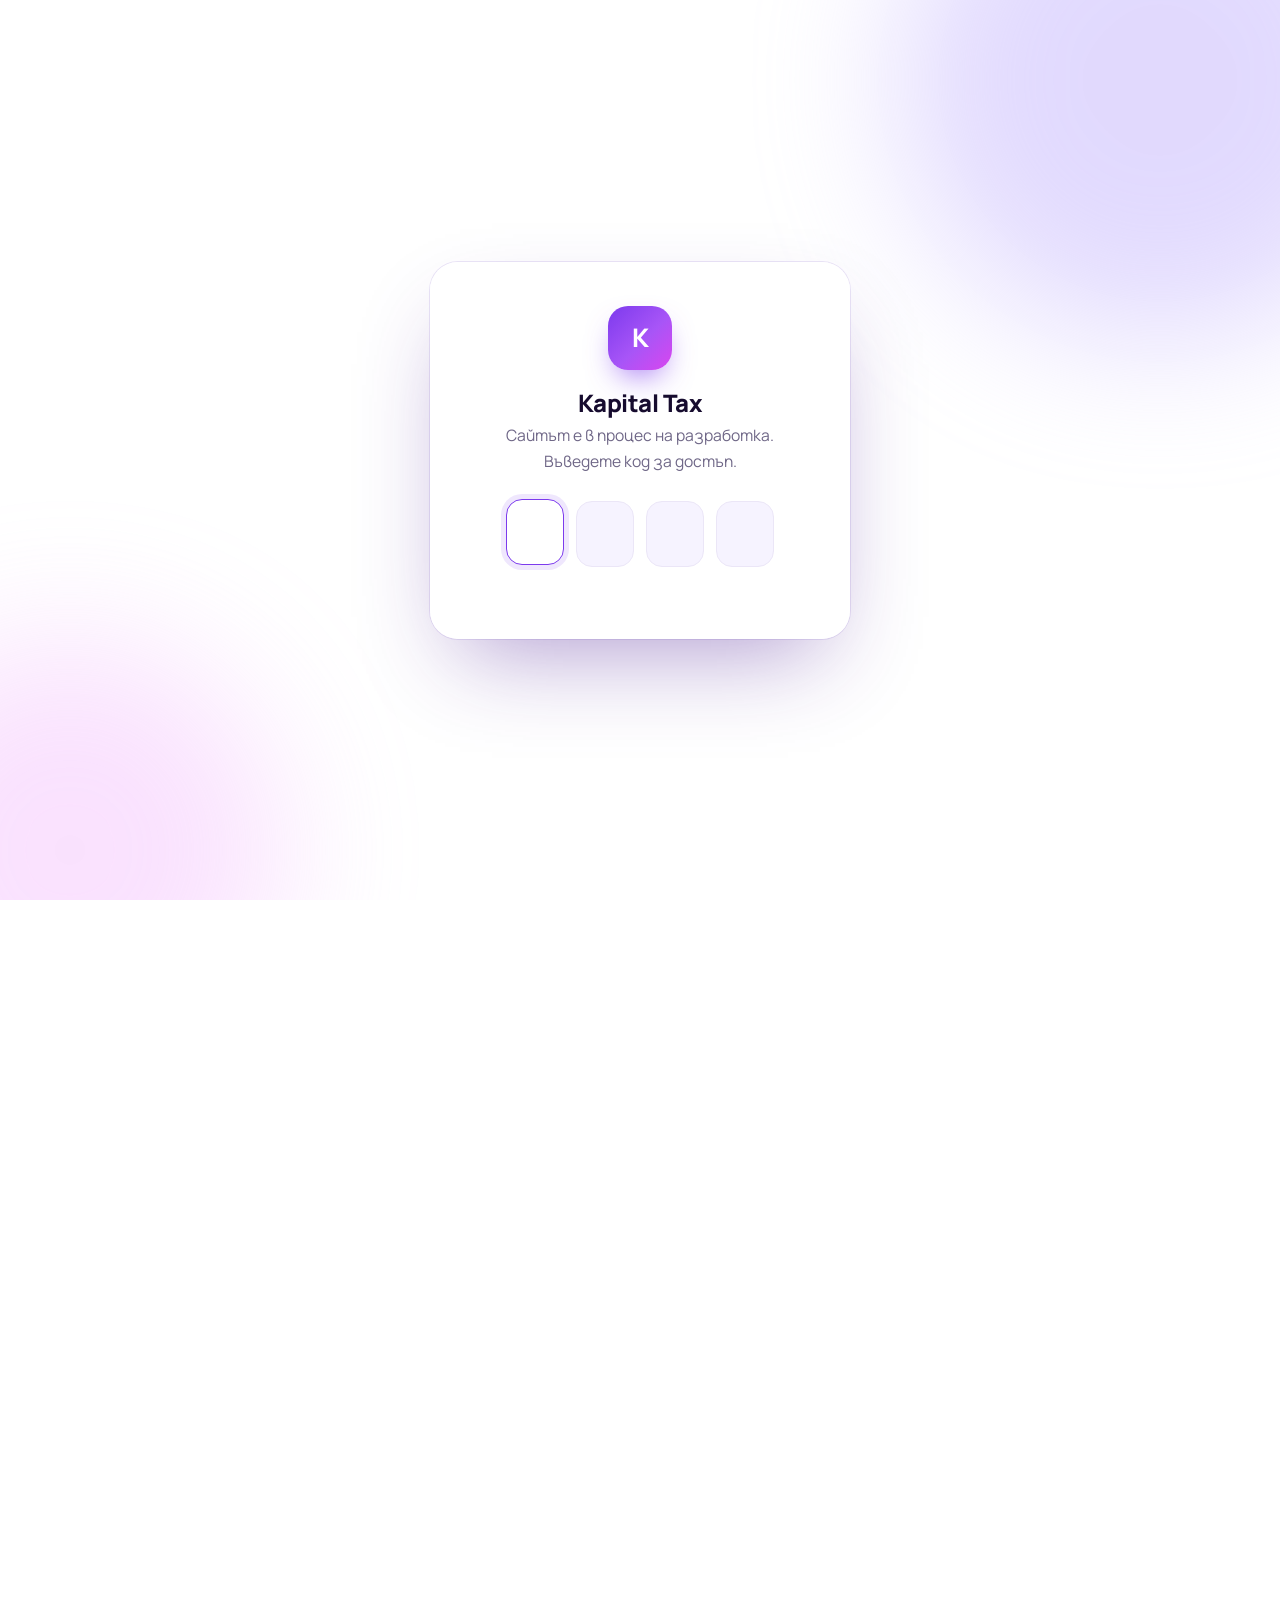
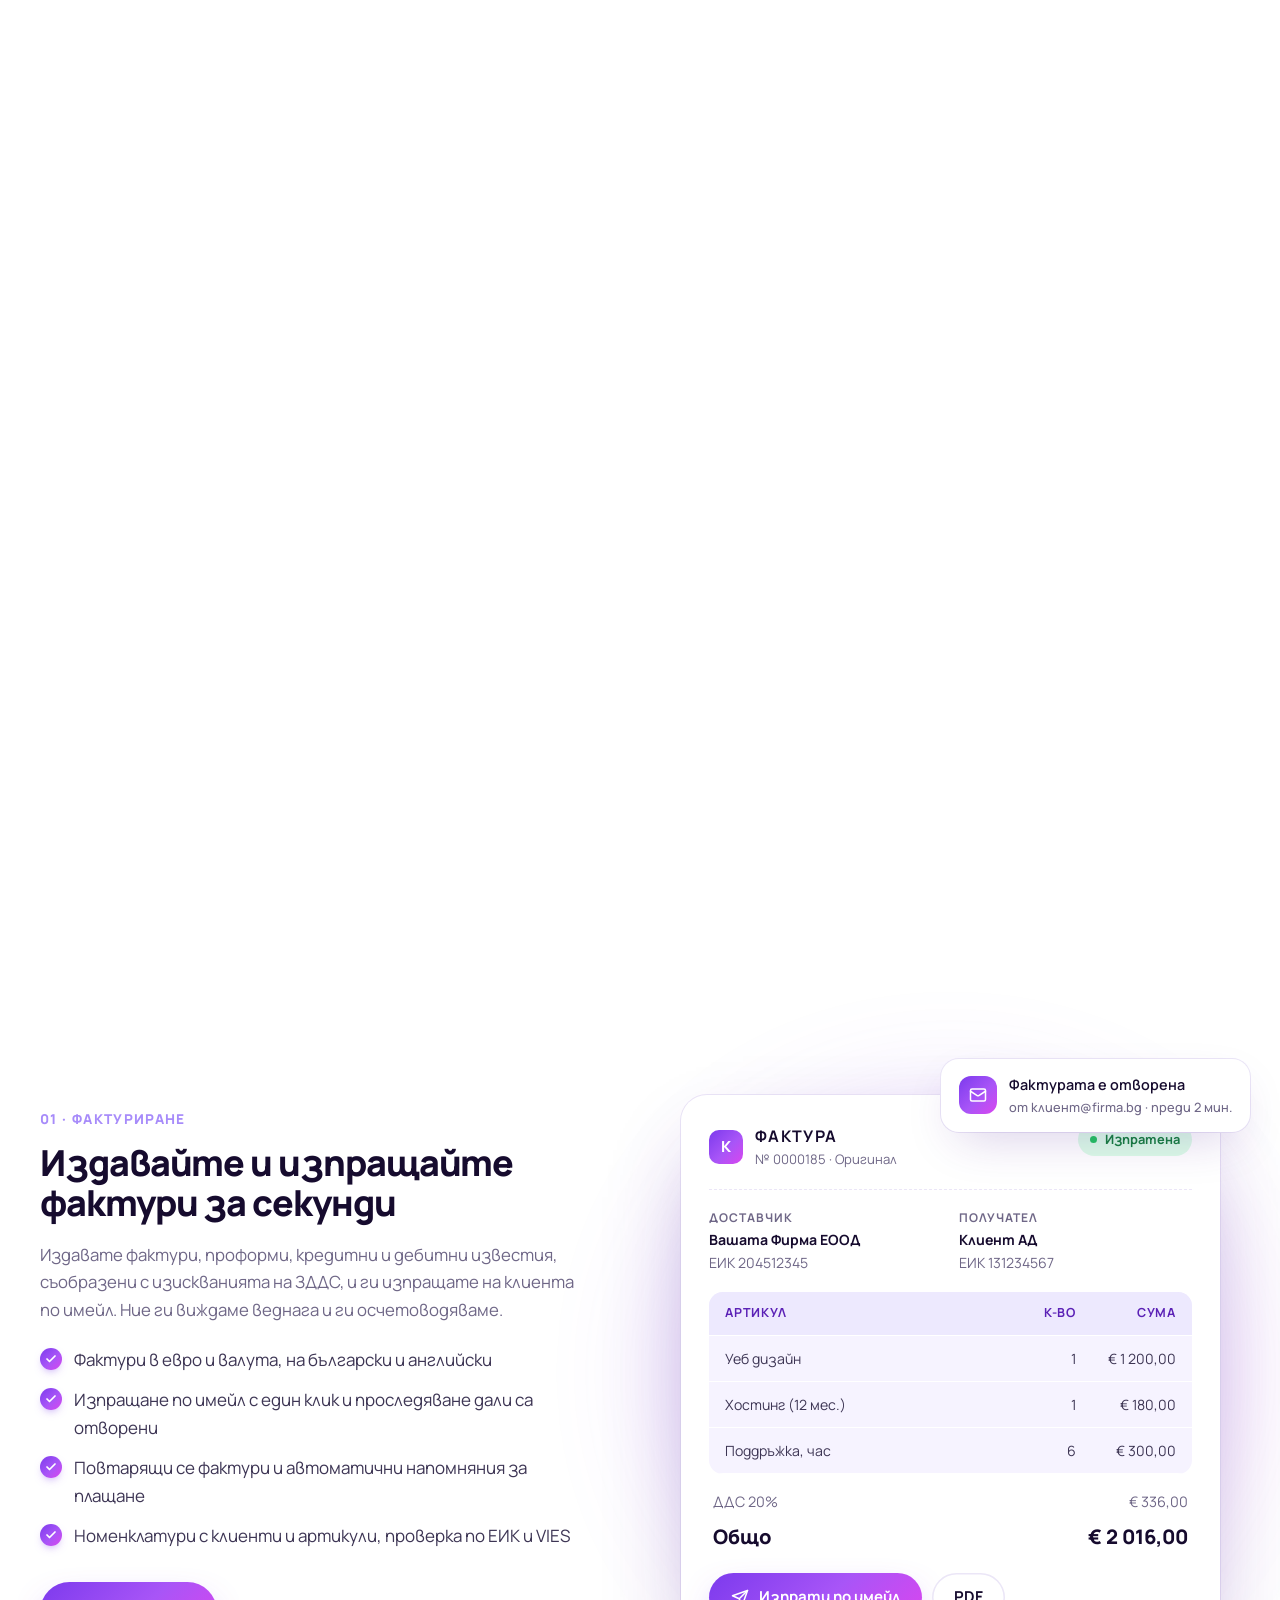
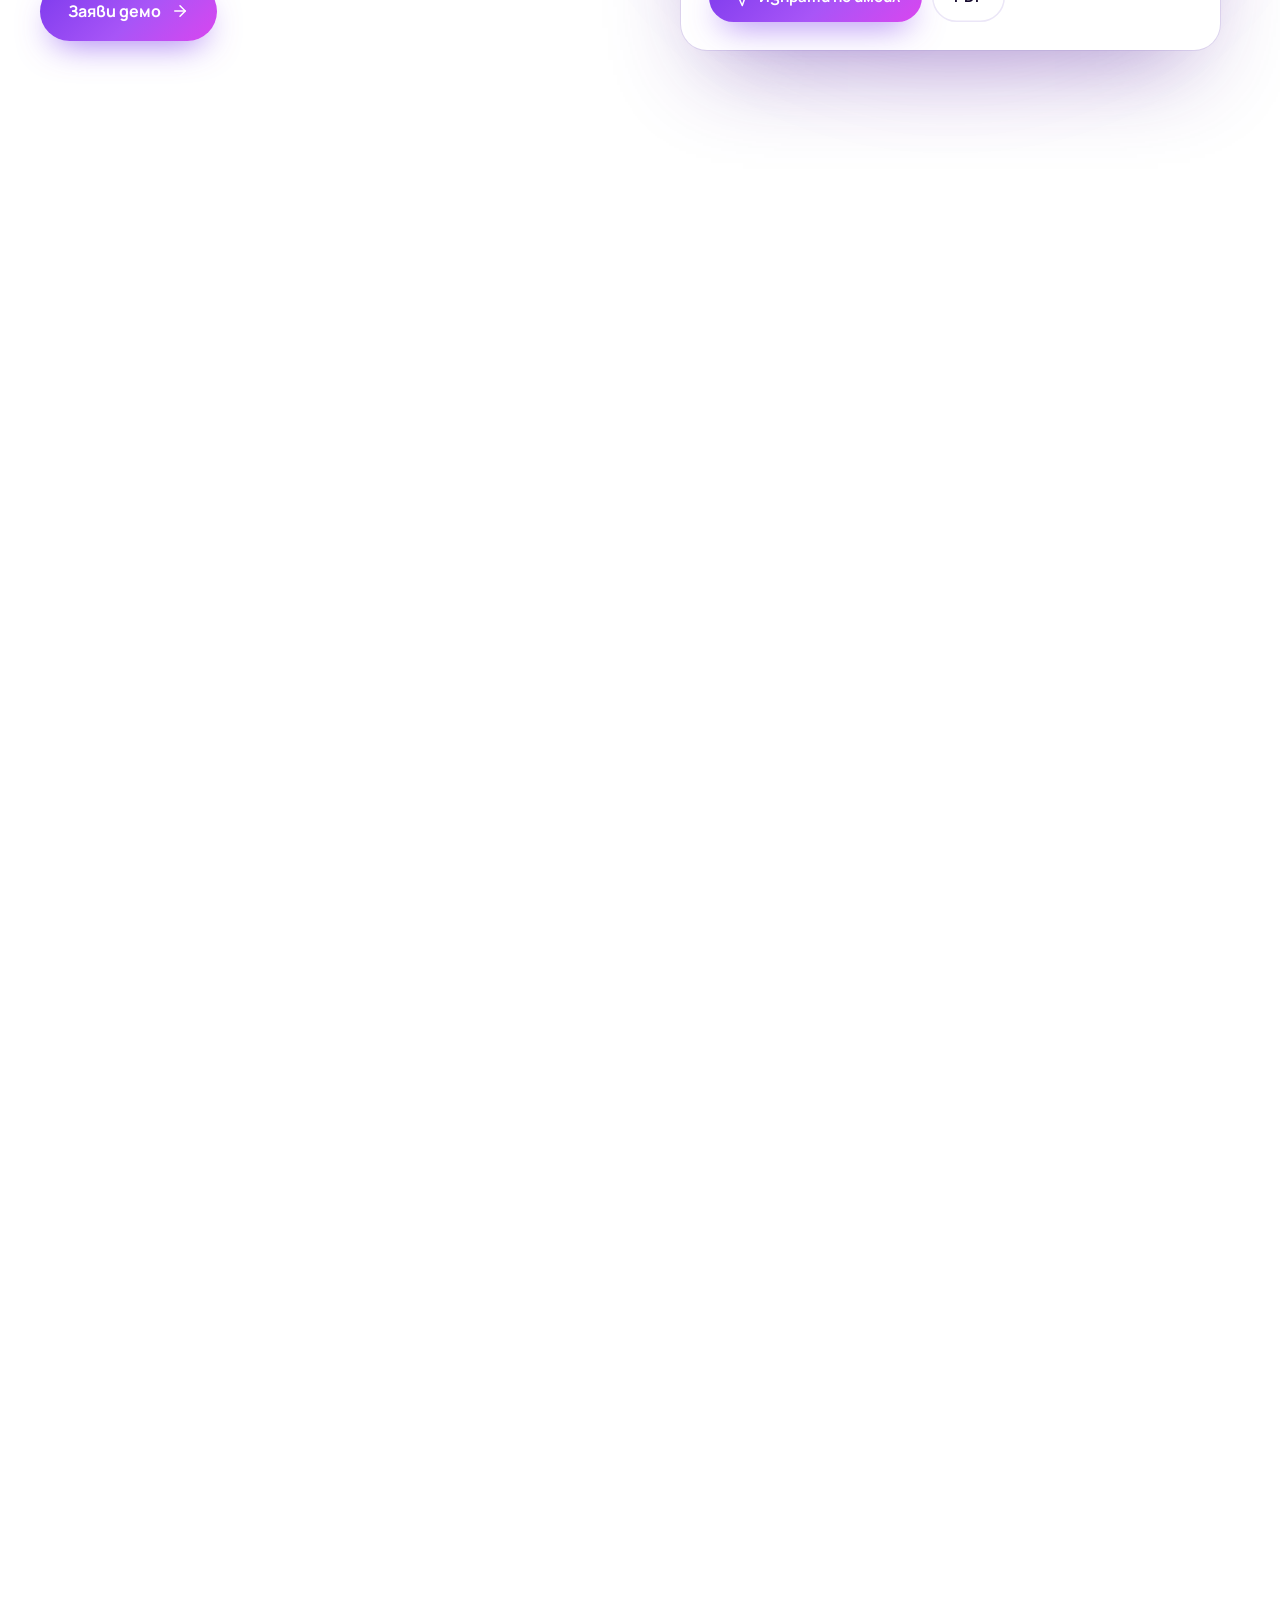
==== index.html @ 1e1e2629 "Kapital Tax website Co-Authored-By: Claude Opus 5.5 <noreply@anthropic.com>" ====
<!doctype html>
<html lang="bg">
<head>
  <meta charset="utf-8">
  <meta name="viewport" content="width=device-width, initial-scale=1">
  <title>Kapital Tax — Счетоводни и данъчни услуги</title>
  <meta name="description" content="Kapital Tax предлага пълно счетоводно и данъчно обслужване за фирми, ЕТ и свободни професии. ТРЗ, ДДС, годишно приключване, регистрация на фирми.">
  <meta name="theme-color" content="#7c3aed">
  <meta property="og:title" content="Kapital Tax — Счетоводни и данъчни услуги">
  <meta property="og:description" content="Пълно счетоводно и данъчно обслужване. Вие развивате бизнеса — ние пазим цифрите.">
  <link rel="icon" href="assets/img/favicon.svg" type="image/svg+xml">
  <link rel="preconnect" href="https://fonts.googleapis.com">
  <link rel="preconnect" href="https://fonts.gstatic.com" crossorigin>
  <link href="https://fonts.googleapis.com/css2?family=Manrope:wght@400;500;600;700;800&display=swap" rel="stylesheet">
  <link rel="stylesheet" href="assets/css/styles.css">
  <script src="assets/js/gate.js"></script>
</head>
<body data-page="index">
  <div class="loader"><span class="logo-mark">K</span></div>
  <header id="site-header"></header>

  <main>
    <!-- HERO -->
    <section class="hero">
      <div class="hero-bg"><div class="grid-bg"></div><div class="blob blob-1"></div><div class="blob blob-2"></div><div class="blob blob-3"></div></div>
      <div class="container hero-grid">
        <div>
          <span class="eyebrow reveal">Счетоводна кантора · 100% дигитална</span>
          <h1>
            <span class="line"><span>Професионално</span></span>
            <span class="line"><span>счетоводство и</span></span>
            <span class="line"><span class="grad-text">данъчно обслужване</span></span>
          </h1>
          <p class="hero-lead reveal" style="--d:.3s">Личен счетоводител за вашата фирма, ЕТ или свободна професия, на когото можете да се обадите или да се срещнете на живо. Фактурите и склада следите онлайн, а ние се грижим за останалото.</p>
          <div class="hero-actions reveal" style="--d:.4s">
            <a href="kontakti.html" class="btn btn--primary" data-magnetic>Безплатна консултация <i data-icon="arrow"></i></a>
            <a href="uslugi.html" class="btn btn--ghost">Разгледай услугите</a>
          </div>
          <div class="hero-trust reveal" style="--d:.5s">
            <div>
              <div class="stars">★★★★★</div>
              <small><strong>350+ доволни клиента</strong> ни се доверяват</small>
            </div>
          </div>
        </div>

        <div class="hero-visual">
          <div class="dash" data-tilt>
            <div class="dash-top">
              <div><small>Приходи · 2026</small><div class="dash-amount">€ <span data-count="248650">0</span></div></div>
              <span class="chip">▲ 18,4%</span>
            </div>
            <svg class="chart" viewBox="0 0 400 150" preserveAspectRatio="none">
              <defs><linearGradient id="chartGrad" x1="0" x2="0" y1="0" y2="1"><stop offset="0" stop-color="#7c3aed" stop-opacity=".28"/><stop offset="1" stop-color="#7c3aed" stop-opacity="0"/></linearGradient></defs>
              <path class="area" d="M0 120 C40 110 60 90 100 95 S160 60 200 70 S260 30 300 40 S360 15 400 10 V150 H0Z"/>
              <path class="stroke" d="M0 120 C40 110 60 90 100 95 S160 60 200 70 S260 30 300 40 S360 15 400 10"/>
            </svg>
            <div class="dash-rows">
              <div class="dash-row"><span class="ic" data-icon="receipt"></span><div><b>ДДС декларация</b><small>Подадена на 12.11</small></div><span class="ok">✓ Готово</span></div>
              <div class="dash-row"><span class="ic" data-icon="send"></span><div><b>Фактура № 0000184</b><small>Изпратена онлайн до клиента</small></div><span class="ok">✓ Изпратена</span></div>
            </div>
          </div>
          <div class="float-card fc-1"><span class="ic" data-icon="shield"></span><div>0 санкции<small>от НАП за клиенти</small></div></div>
          <div class="float-card fc-2"><span class="ic" data-icon="bolt"></span><div>Отговор до 2 ч.<small>в работни дни</small></div></div>
        </div>
      </div>
    </section>

    <!-- MARQUEE -->
    <div class="marquee" aria-hidden="true">
      <div class="marquee-track">
        <span><i data-icon="calc"></i>Счетоводно обслужване</span><span><i data-icon="send"></i>Онлайн фактуриране</span><span><i data-icon="box"></i>Наличности на склад онлайн</span><span><i data-icon="receipt"></i>ДДС и Интрастат</span><span><i data-icon="users"></i>ТРЗ и осигуровки</span><span><i data-icon="file"></i>Годишни финансови отчети</span><span><i data-icon="building"></i>Регистрация на фирми</span><span><i data-icon="scale"></i>Данъчни консултации</span><span><i data-icon="shield"></i>Представителство пред НАП</span>
        <span><i data-icon="calc"></i>Счетоводно обслужване</span><span><i data-icon="send"></i>Онлайн фактуриране</span><span><i data-icon="box"></i>Наличности на склад онлайн</span><span><i data-icon="receipt"></i>ДДС и Интрастат</span><span><i data-icon="users"></i>ТРЗ и осигуровки</span><span><i data-icon="file"></i>Годишни финансови отчети</span><span><i data-icon="building"></i>Регистрация на фирми</span><span><i data-icon="scale"></i>Данъчни консултации</span><span><i data-icon="shield"></i>Представителство пред НАП</span>
      </div>
    </div>

    <!-- SERVICES -->
    <section class="section">
      <div class="container">
        <div class="section-head center reveal">
          <span class="eyebrow">Нашите услуги</span>
          <h2>Всичко за финансите на вашия бизнес — <span class="grad-text">на едно място</span></h2>
          <p>От първия документ до годишния отчет. Поемаме цялата счетоводна и данъчна отговорност, за да се фокусирате върху растежа.</p>
        </div>
        <div class="grid grid-3" data-stagger>
          <a href="uslugi.html#schetovodstvo" class="card"><span class="card-num">01</span><div class="card-icon" data-icon="calc"></div><h3>Счетоводно обслужване</h3><p>Текущо счетоводство, осчетоводяване на документи, справки и месечни отчети за управлението.</p><span class="card-link">Научи повече <i data-icon="arrow"></i></span></a>
          <a href="uslugi.html#danaci" class="card"><span class="card-num">02</span><div class="card-icon" data-icon="receipt"></div><h3>Данъци и ДДС</h3><p>ДДС регистрация и декларации, VIES, Интрастат, данъчно планиране и оптимизация.</p><span class="card-link">Научи повече <i data-icon="arrow"></i></span></a>
          <a href="uslugi.html#trz" class="card"><span class="card-num">03</span><div class="card-icon" data-icon="users"></div><h3>ТРЗ и Личен състав</h3><p>Трудови договори, ведомости, осигуровки, болнични и уведомления до НАП.</p><span class="card-link">Научи повече <i data-icon="arrow"></i></span></a>
          <a href="uslugi.html#otcheti" class="card"><span class="card-num">04</span><div class="card-icon" data-icon="file"></div><h3>Годишно приключване</h3><p>Годишни финансови отчети, ГДД по ЗКПО и ЗДДФЛ, публикуване в Търговския регистър.</p><span class="card-link">Научи повече <i data-icon="arrow"></i></span></a>
          <a href="uslugi.html#registracia" class="card"><span class="card-num">05</span><div class="card-icon" data-icon="building"></div><h3>Регистрация на фирма</h3><p>ЕООД, ООД, ЕТ — регистрация, промени по обстоятелства и ликвидация, бързо и лесно.</p><span class="card-link">Научи повече <i data-icon="arrow"></i></span></a>
          <a href="uslugi.html#konsultacii" class="card"><span class="card-num">06</span><div class="card-icon" data-icon="scale"></div><h3>Консултации и НАП</h3><p>Данъчни консултации, представителство при ревизии и проверки от НАП и НОИ.</p><span class="card-link">Научи повече <i data-icon="arrow"></i></span></a>
        </div>
      </div>
    </section>

    <!-- DIGITAL -->
    <section class="section section--tint">
      <div class="container">
        <div class="section-head center reveal">
          <span class="eyebrow">Изцяло дигитални</span>
          <h2>Без хартия, без опашки, <span class="grad-text">без чакане</span></h2>
          <p>Целият път на документа е дигитален: от вашия телефон до подадената декларация в НАП. А зад всеки процес стои вашият личен счетоводител.</p>
        </div>
        <div class="flow" data-stagger>
          <div class="flow-step"><span class="flow-ic" data-icon="send"></span><b>Издавате фактура</b><small>онлайн, от телефон или компютър</small></div>
          <div class="flow-step"><span class="flow-ic" data-icon="bolt"></span><b>Стига директно до нас</b><small>без пренасяне на документи</small></div>
          <div class="flow-step"><span class="flow-ic" data-icon="calc"></span><b>Осчетоводяване</b><small>от вашия счетоводител</small></div>
          <div class="flow-step"><span class="flow-ic" data-icon="chart"></span><b>Справки в реално време</b><small>и подадени декларации</small></div>
        </div>
        <div class="grid grid-4" data-stagger style="margin-top:60px">
          <div class="card"><div class="card-icon" data-icon="pen"></div><h3>Електронен подпис</h3><p>Подписвате договори и декларации онлайн, без да идвате в офиса.</p></div>
          <div class="card"><div class="card-icon" data-icon="bank"></div><h3>Връзка с банките</h3><p>Банковите извлечения влизат автоматично, без ръчно въвеждане.</p></div>
          <div class="card"><div class="card-icon" data-icon="lock"></div><h3>Сигурност</h3><p>Криптирани данни, ежедневни резервни копия и защитен достъп.</p></div>
          <div class="card"><div class="card-icon" data-icon="chat"></div><h3>Онлайн и на живо</h3><p>Имейл и видео разговори, когато ви е удобно, и срещи в офиса, когато предпочитате лично.</p></div>
        </div>
      </div>
    </section>

    <!-- PERSONAL -->
    <section class="section" id="lichno">
      <div class="container split">
        <div class="reveal from-left">
          <span class="eyebrow">Лично отношение</span>
          <h2>Дигитални процеси. <span class="grad-text">Човешко отношение.</span></h2>
          <p style="color:var(--muted);font-size:1.1rem">Технологиите ни правят по-бързи, но не заменят разговора. Всеки клиент има свой счетоводител, когото познава по име, може да му се обади и да се срещне с него на живо.</p>
          <div class="feature-list">
            <div class="feature"><span class="ic" data-icon="users"></span><div><h4>Ваш личен счетоводител</h4><p>Един човек, който познава бизнеса ви в детайли и отговаря лично за него.</p></div></div>
            <div class="feature"><span class="ic" data-icon="building"></span><div><h4>Срещи на живо</h4><p>В нашия офис или при вас, когато предпочитате да обсъдим нещата лице в лице.</p></div></div>
            <div class="feature"><span class="ic" data-icon="phone"></span><div><h4>На телефона, когато ви трябваме</h4><p>Без кол центрове и чакане на линия. Обаждате се директно на вашия счетоводител.</p></div></div>
            <div class="feature"><span class="ic" data-icon="heart"></span><div><h4>Индивидуален подход</h4><p>Съветите ни са съобразени с вашия бизнес, а не с шаблон.</p></div></div>
          </div>
          <div class="hero-actions" style="margin-top:34px">
            <a href="kontakti.html" class="btn btn--primary" data-magnetic>Запазете среща в офиса <i data-icon="arrow"></i></a>
            <a href="tel:+359881234567" class="btn btn--ghost" data-site-link="phone"><i data-icon="phone"></i>Обадете ни се</a>
          </div>
        </div>

        <div class="person-visual reveal from-right">
          <div class="person-card">
            <div class="pc-top">
              <div class="pc-avatar">КД<span class="pc-online"></span></div>
              <div><small>Вашият счетоводител</small><b>Калина Димитрова</b><span class="pc-status">На линия · отговаря до минути</span></div>
            </div>
            <div class="pc-actions">
              <span><i data-icon="phone"></i>Обаждане</span>
              <span><i data-icon="calendar"></i>Среща</span>
              <span><i data-icon="mail"></i>Имейл</span>
            </div>
            <div class="pc-meeting">
              <div class="pc-date"><small>НОЕ</small><b>14</b></div>
              <div><b>Среща в офиса</b><small>Четвъртък, 10:30 · Годишно планиране</small></div>
              <span class="chip">Потвърдена</span>
            </div>
          </div>
          <div class="pc-bubble"><span class="stars">★★★★★</span>„Обадих се с въпрос и до 5 минути имах ясен отговор. Чувствам се като единствения им клиент.“<small>Петър Н., собственик на ресторант</small></div>
        </div>
      </div>
    </section>

    <!-- STATS -->
    <section class="section section--dark">
      <div class="dark-glow"></div>
      <div class="container" style="position:relative">
        <div class="section-head reveal">
          <span class="eyebrow">Kapital Tax в цифри</span>
          <h2>Доверие, изградено с години коректна работа</h2>
        </div>
        <div class="stats" data-stagger>
          <div class="stat"><div class="stat-num"><span data-count="15">0</span><sup>+</sup></div><p>години опит в счетоводството и данъците</p></div>
          <div class="stat"><div class="stat-num"><span data-count="350">0</span><sup>+</sup></div><p>активни клиенти от различни сектори</p></div>
          <div class="stat"><div class="stat-num"><span data-count="12000">0</span><sup>+</sup></div><p>подадени декларации без нито една санкция</p></div>
          <div class="stat"><div class="stat-num"><span data-count="98">0</span><sup>%</sup></div><p>от клиентите ни ни препоръчват</p></div>
        </div>
      </div>
    </section>

    <!-- WHY US -->
    <section class="section">
      <div class="container split">
        <div class="reveal from-left">
          <span class="eyebrow">Защо Kapital Tax</span>
          <h2>Счетоводител, който <span class="grad-text">мисли като партньор</span></h2>
          <p style="color:var(--muted);font-size:1.1rem">Не просто въвеждаме документи. Анализираме, предупреждаваме и предлагаме решения, които спестяват време и пари.</p>
          <div class="feature-list">
            <div class="feature"><span class="ic" data-icon="target"></span><div><h4>Проактивни съвети</h4><p>Предупреждаваме ви за срокове, рискове и възможности, преди да попитате.</p></div></div>
            <div class="feature"><span class="ic" data-icon="cloud"></span><div><h4>Изцяло онлайн</h4><p>Изпращате документи дигитално, получавате справки в реално време — без хартия.</p></div></div>
            <div class="feature"><span class="ic" data-icon="lock"></span><div><h4>Застраховка и поверителност</h4><p>Професионална застраховка „Отговорност“ и стриктна защита на данните ви.</p></div></div>
          </div>
        </div>
        <div class="visual-stack reveal from-right" data-reveal-group>
          <div class="vs-main">
            <svg class="vs-ring" viewBox="0 0 140 140"><circle class="bg" cx="70" cy="70" r="60"/><circle class="fg" cx="70" cy="70" r="60"/></svg>
            <div class="big"><b>24/7</b><span>достъп до вашите справки</span></div>
          </div>
          <div class="vs-card">
            <h4>Срокове този месец</h4>
            <div class="bar-label"><span>ДДС декларации</span><span>100%</span></div><div class="bar"><i style="--w:100%"></i></div>
            <div class="bar-label"><span>Декларации обр. 1 и 6</span><span>92%</span></div><div class="bar"><i style="--w:92%"></i></div>
            <div class="bar-label"><span>Интрастат</span><span>78%</span></div><div class="bar"><i style="--w:78%"></i></div>
          </div>
        </div>
      </div>
    </section>

    <!-- PROCESS -->
    <section class="section section--tint">
      <div class="container">
        <div class="section-head center reveal">
          <span class="eyebrow">Как работим</span>
          <h2>Започваме за 4 лесни стъпки</h2>
          <p>Прехвърлянето от друг счетоводител е бързо и безболезнено — ние се грижим за всичко.</p>
        </div>
        <div class="process" data-stagger>
          <div class="step"><div class="step-dot">1</div><h3>Консултация</h3><p>Безплатна среща, на която разбираме нуждите на бизнеса ви.</p></div>
          <div class="step"><div class="step-dot">2</div><h3>Оферта</h3><p>Прозрачна цена без скрити такси, съобразена с обема ви.</p></div>
          <div class="step"><div class="step-dot">3</div><h3>Прехвърляне</h3><p>Поемаме документацията и комуникацията с предишния счетоводител.</p></div>
          <div class="step"><div class="step-dot">4</div><h3>Спокойствие</h3><p>Ние следим сроковете — вие получавате ясни месечни отчети.</p></div>
        </div>
      </div>
    </section>

    <!-- PLATFORM -->
    <section class="section" id="platforma">
      <div class="container">
        <div class="section-head center reveal">
          <span class="eyebrow">Онлайн достъп за клиенти</span>
          <h2>Фактури и склад, <span class="grad-text">директно от вас</span></h2>
          <p>Като наш клиент получавате онлайн достъп, от който сами издавате и изпращате фактури и следите наличностите в склада си. Данните идват директно при нас, без да ни пращате документи.</p>
        </div>

        <div class="ptabs reveal" data-tabs>
          <div class="ptabs-nav" role="tablist">
            <span class="pill"></span>
            <button role="tab" class="on" data-tab="0"><i data-icon="receipt"></i>Онлайн фактури</button>
            <button role="tab" data-tab="1"><i data-icon="box"></i>Управление на склад</button>
          </div>

          <div class="ppanels">
            <!-- Фактуриране -->
            <div class="ppanel on" role="tabpanel">
              <div class="ppanel-text">
                <span class="num">01 · ФАКТУРИРАНЕ</span>
                <h3>Издавайте и изпращайте фактури за секунди</h3>
                <p>Издавате фактури, проформи, кредитни и дебитни известия, съобразени с изискванията на ЗДДС, и ги изпращате на клиента по имейл. Ние ги виждаме веднага и ги осчетоводяваме.</p>
                <ul class="checks">
                  <li>Фактури в евро и валута, на български и английски</li>
                  <li>Изпращане по имейл с един клик и проследяване дали са отворени</li>
                  <li>Повтарящи се фактури и автоматични напомняния за плащане</li>
                  <li>Номенклатури с клиенти и артикули, проверка по ЕИК и VIES</li>
                </ul>
                <a href="kontakti.html?usluga=fakturirane" class="btn btn--primary">Заяви демо <i data-icon="arrow"></i></a>
              </div>
              <div class="mock-wrap">
                <div class="invoice">
                  <div class="inv-head">
                    <div><span class="logo-mark sm">K</span><b>ФАКТУРА</b><small>№ 0000185 · Оригинал</small></div>
                    <span class="inv-status"><i></i>Изпратена</span>
                  </div>
                  <div class="inv-parties">
                    <div><small>Доставчик</small><b>Вашата Фирма ЕООД</b><span>ЕИК 204512345</span></div>
                    <div><small>Получател</small><b>Клиент АД</b><span>ЕИК 131234567</span></div>
                  </div>
                  <div class="inv-lines">
                    <div class="inv-row th"><span>Артикул</span><span>К-во</span><span>Сума</span></div>
                    <div class="inv-row"><span>Уеб дизайн</span><span>1</span><span>€ 1 200,00</span></div>
                    <div class="inv-row"><span>Хостинг (12 мес.)</span><span>1</span><span>€ 180,00</span></div>
                    <div class="inv-row"><span>Поддръжка, час</span><span>6</span><span>€ 300,00</span></div>
                  </div>
                  <div class="inv-total"><div><span>ДДС 20%</span><span>€ 336,00</span></div><div class="big"><span>Общо</span><span>€ 2 016,00</span></div></div>
                  <div class="inv-actions"><span class="btn btn--primary btn--sm"><i data-icon="send"></i>Изпрати по имейл</span><span class="btn btn--ghost btn--sm">PDF</span></div>
                </div>
                <div class="float-card mf-1"><span class="ic" data-icon="mail"></span><div>Фактурата е отворена<small>от клиент@firma.bg · преди 2 мин.</small></div></div>
              </div>
            </div>

            <!-- Склад -->
            <div class="ppanel" role="tabpanel">
              <div class="ppanel-text">
                <span class="num">02 · СКЛАД</span>
                <h3>Пълен контрол върху наличностите</h3>
                <p>Виждате наличностите си в реално време: какво е заприходено, какво е продадено и какво свършва. Ние водим складовото счетоводство.</p>
                <ul class="checks">
                  <li>Наличности в реално време по артикули и складове</li>
                  <li>Известия при ниска наличност</li>
                  <li>Стокови разписки, протоколи и инвентаризация</li>
                  <li>Себестойност и справки за оборота по артикули</li>
                </ul>
                <a href="kontakti.html?usluga=sklad" class="btn btn--primary">Заяви демо <i data-icon="arrow"></i></a>
              </div>
              <div class="mock-wrap">
                <div class="stock">
                  <div class="stock-top">
                    <div><small>Обща стойност на склада</small><b>€ <span data-count="86420">0</span></b></div>
                    <span class="chip">▲ 4,2% този месец</span>
                  </div>
                  <div class="stock-list">
                    <div class="stock-row"><span class="sku">A-102</span><div><b>Офис стол Ergo</b><div class="bar"><i style="--w:82%"></i></div></div><span class="qty">164 бр.</span></div>
                    <div class="stock-row"><span class="sku">B-221</span><div><b>Бюро 140×70</b><div class="bar"><i style="--w:58%"></i></div></div><span class="qty">87 бр.</span></div>
                    <div class="stock-row low"><span class="sku">C-017</span><div><b>LED лампа Slim</b><div class="bar"><i style="--w:12%"></i></div></div><span class="qty">9 бр.</span></div>
                    <div class="stock-row"><span class="sku">D-450</span><div><b>Шкаф с ключ</b><div class="bar"><i style="--w:67%"></i></div></div><span class="qty">42 бр.</span></div>
                  </div>
                </div>
                <div class="float-card mf-2 warn"><span class="ic" data-icon="bell"></span><div>Ниска наличност<small>LED лампа Slim: остават 9 бр.</small></div></div>
              </div>
            </div>
          </div>
        </div>
      </div>
    </section>

    <!-- TESTIMONIALS -->
    <section class="section section--tint">
      <div class="container">
        <div class="section-head center reveal">
          <span class="eyebrow">Отзиви</span>
          <h2>Какво казват нашите клиенти</h2>
        </div>
        <div class="reveal zoom">
          <div class="testi-wrap">
            <div class="testi-track">
              <div class="testi"><div class="testi-card"><div class="quote-mark" data-icon="quote"></div><div><blockquote>„Откакто работим с Kapital Tax, забравихме какво е стрес около сроковете. Винаги изпреварват въпросите ни и ни спестиха значителни суми с правилно данъчно планиране.“</blockquote><div class="testi-author"><span class="av" style="background:#7c3aed">МИ</span><div><b>Мария Иванова</b><small>Управител, онлайн магазин</small></div></div></div></div></div>
              <div class="testi"><div class="testi-card"><div class="quote-mark" data-icon="quote"></div><div><blockquote>„Регистрираха фирмата ни за няколко дни и ни поведоха през всичко — ДДС, служители, банки. Професионализъм, който рядко се среща.“</blockquote><div class="testi-author"><span class="av" style="background:#a855f7">ГП</span><div><b>Георги Петров</b><small>Основател, IT стартъп</small></div></div></div></div></div>
              <div class="testi"><div class="testi-card"><div class="quote-mark" data-icon="quote"></div><div><blockquote>„При ревизия от НАП екипът беше до нас на всяка стъпка. Всичко приключи без нито една забележка. Препоръчвам ги без колебание.“</blockquote><div class="testi-author"><span class="av" style="background:#d946ef">ЕК</span><div><b>Елена Костова</b><small>Собственик, строителна фирма</small></div></div></div></div></div>
            </div>
          </div>
          <div class="testi-nav">
            <button data-prev aria-label="Предишен отзив"><i data-icon="left"></i></button>
            <div class="dots"></div>
            <button data-next aria-label="Следващ отзив"><i data-icon="right"></i></button>
          </div>
        </div>
      </div>
    </section>

    <!-- FAQ -->
    <section class="section">
      <div class="container">
        <div class="section-head center reveal">
          <span class="eyebrow">Въпроси</span>
          <h2>Често задавани въпроси</h2>
        </div>
        <div class="faq" data-stagger>
          <div class="faq-item"><button class="faq-q" aria-expanded="false">Колко струва счетоводното обслужване?<span class="pm"></span></button><div class="faq-a"><div><p>Цената зависи от броя документи, служители и дали фирмата е регистрирана по ДДС. Пакетите ни започват от 90 € на месец. Вижте страницата „Цени“ или поискайте персонална оферта.</p></div></div></div>
          <div class="faq-item"><button class="faq-q" aria-expanded="false">Как става смяната на счетоводител?<span class="pm"></span></button><div class="faq-a"><div><p>Подписваме договор, а ние се свързваме с предишния счетоводител, приемаме документацията и проверяваме текущото състояние. Целият процес обикновено отнема под 2 седмици.</p></div></div></div>
          <div class="faq-item"><button class="faq-q" aria-expanded="false">Трябва ли да нося документи в офиса?<span class="pm"></span></button><div class="faq-a"><div><p>Не. Работим изцяло дигитално — можете да изпращате фактури и документи по имейл или чрез споделена папка. Разбира се, винаги сте добре дошли и в офиса ни.</p></div></div></div>
          <div class="faq-item"><button class="faq-q" aria-expanded="false">Работите ли с фирми извън София?<span class="pm"></span></button><div class="faq-a"><div><p>Да, обслужваме клиенти от цялата страна, както и чуждестранни фирми с дейност в България.</p></div></div></div>
          <div class="faq-item"><button class="faq-q" aria-expanded="false">Какво се случва при проверка от НАП?<span class="pm"></span></button><div class="faq-a"><div><p>Представляваме ви пред НАП и НОИ, подготвяме всички изискани документи и комуникираме с органите от ваше име.</p></div></div></div>
        </div>
      </div>
    </section>

    <!-- CTA -->
    <section class="section">
      <div class="container">
        <div class="cta reveal zoom">
          <span class="cta-orb o1"></span><span class="cta-orb o2"></span>
          <div style="position:relative">
            <h2>Готови за спокойно счетоводство?</h2>
            <p>Запазете безплатна 30-минутна консултация и получете персонална оферта до 24 часа.</p>
          </div>
          <div class="cta-actions">
            <a href="kontakti.html" class="btn btn--white" data-magnetic>Свържете се с нас <i data-icon="arrow"></i></a>
          </div>
        </div>
      </div>
    </section>
  </main>

  <footer id="site-footer"></footer>
  <script src="assets/js/main.js"></script>
</body>
</html>
---- assets/css/styles.css ----
/* =========================================================
   Kapital Tax — основен стил
   ========================================================= */
:root {
  --purple-900: #2a0f5c;
  --purple-800: #3b1585;
  --purple-700: #5b21b6;
  --purple-600: #6d28d9;
  --purple-500: #7c3aed;
  --purple-400: #a78bfa;
  --purple-200: #ddd6fe;
  --purple-100: #ede9fe;
  --purple-50: #f6f3ff;
  --pink: #d946ef;
  --ink: #160b2e;
  --text: #3d3554;
  --muted: #6f6787;
  --line: #ebe6f7;
  --white: #ffffff;
  --bg: #ffffff;
  --radius: 22px;
  --radius-sm: 14px;
  --shadow-sm: 0 2px 10px rgba(46, 16, 101, .06);
  --shadow: 0 18px 50px -18px rgba(76, 29, 149, .28);
  --shadow-lg: 0 40px 90px -30px rgba(76, 29, 149, .45);
  --grad: linear-gradient(135deg, #7c3aed 0%, #a855f7 55%, #d946ef 100%);
  --ease: cubic-bezier(.2, .8, .2, 1);
  --container: 1200px;
}

*, *::before, *::after { box-sizing: border-box; }
html { scroll-behavior: smooth; -webkit-text-size-adjust: 100%; }
body {
  margin: 0;
  font-family: "Manrope", system-ui, -apple-system, "Segoe UI", sans-serif;
  color: var(--text);
  background: var(--bg);
  line-height: 1.65;
  font-size: 17px;
  -webkit-font-smoothing: antialiased;
  overflow-x: hidden;
}
html, body, main { overflow-x: clip; }
img, svg { display: block; max-width: 100%; }
a { color: inherit; text-decoration: none; }
button, input, select, textarea { font: inherit; color: inherit; }
h1, h2, h3, h4 { color: var(--ink); line-height: 1.12; margin: 0 0 .5em; letter-spacing: -.02em; font-weight: 800; }
h1 { font-size: clamp(2.3rem, 5vw, 4.1rem); letter-spacing: -.035em; }
h2 { font-size: clamp(1.9rem, 3.8vw, 3rem); letter-spacing: -.03em; }
h3 { font-size: 1.28rem; }
p { margin: 0 0 1em; }
::selection { background: var(--purple-500); color: #fff; }

.container { width: min(var(--container), 100% - 40px); margin-inline: auto; }
.section { padding: clamp(80px, 11vw, 140px) 0; position: relative; }
.section--tint { background: var(--purple-50); }
.section--dark { background: var(--ink); color: #cfc7e6; }
.section--dark h2, .section--dark h3 { color: #fff; }

.grad-text {
  background: var(--grad);
  -webkit-background-clip: text;
  background-clip: text;
  color: transparent;
  background-size: 200% 200%;
  animation: gradShift 6s ease infinite;
}
@keyframes gradShift { 0%,100% { background-position: 0% 50%; } 50% { background-position: 100% 50%; } }

.eyebrow {
  display: inline-flex; align-items: center; gap: 10px;
  font-size: .8rem; font-weight: 700; letter-spacing: .14em; text-transform: uppercase;
  color: var(--purple-600);
  padding: 8px 16px; border-radius: 99px;
  background: var(--purple-100);
  margin-bottom: 22px;
}
.eyebrow::before { content: ""; width: 7px; height: 7px; border-radius: 50%; background: var(--purple-500); box-shadow: 0 0 0 4px rgba(124,58,237,.18); animation: pulse 2s infinite; }
.section--dark .eyebrow { background: rgba(167,139,250,.14); color: var(--purple-200); }
@keyframes pulse { 0%,100% { box-shadow: 0 0 0 4px rgba(124,58,237,.18); } 50% { box-shadow: 0 0 0 8px rgba(124,58,237,0); } }

.section-head { max-width: 720px; margin-bottom: 60px; }
.section-head.center { text-align: center; margin-inline: auto; }
.section-head p { font-size: 1.12rem; color: var(--muted); }
.section--dark .section-head p { color: #a99fc6; }

/* ---------- Buttons ---------- */
.btn {
  --bx: 50%; --by: 50%;
  position: relative; display: inline-flex; align-items: center; justify-content: center; gap: 10px;
  padding: 16px 28px; border-radius: 99px; border: 0; cursor: pointer;
  font-weight: 700; font-size: 1rem; white-space: nowrap;
  transition: transform .35s var(--ease), box-shadow .35s var(--ease), background .3s;
  overflow: hidden; isolation: isolate;
}
.btn svg { width: 18px; height: 18px; transition: transform .35s var(--ease); }
.btn:hover svg { transform: translateX(4px); }
.btn--primary { background: var(--grad); color: #fff; box-shadow: 0 14px 34px -12px rgba(124,58,237,.7); }
.btn--primary::after {
  content: ""; position: absolute; inset: 0; z-index: -1;
  background: radial-gradient(160px circle at var(--bx) var(--by), rgba(255,255,255,.35), transparent 60%);
  opacity: 0; transition: opacity .3s;
}
.btn--primary:hover { transform: translateY(-3px); box-shadow: 0 22px 40px -14px rgba(124,58,237,.8); }
.btn--primary:hover::after { opacity: 1; }
.btn--ghost { background: #fff; color: var(--ink); box-shadow: inset 0 0 0 1.5px var(--line); }
.btn--ghost:hover { box-shadow: inset 0 0 0 1.5px var(--purple-400); color: var(--purple-600); transform: translateY(-3px); }
.btn--white { background: #fff; color: var(--purple-700); }
.btn--white:hover { transform: translateY(-3px); box-shadow: 0 20px 40px -14px rgba(0,0,0,.4); }
.btn--sm { padding: 12px 22px; font-size: .94rem; }

/* ---------- Header ---------- */
.header {
  position: fixed; inset: 0 0 auto; z-index: 100;
  padding: 18px 0;
  transition: padding .4s var(--ease), background .4s, box-shadow .4s, backdrop-filter .4s;
}
.header.scrolled {
  padding: 10px 0;
  background: rgba(255,255,255,.93);
  backdrop-filter: saturate(180%) blur(16px);
  -webkit-backdrop-filter: saturate(180%) blur(16px);
  box-shadow: 0 1px 0 var(--line), 0 10px 30px -20px rgba(76,29,149,.25);
}
.header .container { display: flex; align-items: center; justify-content: space-between; gap: 24px; }
.logo { display: flex; align-items: center; gap: 12px; font-weight: 800; font-size: 1.28rem; color: var(--ink); letter-spacing: -.02em; }
.logo-mark {
  width: 42px; height: 42px; border-radius: 13px; background: var(--grad);
  display: grid; place-items: center; color: #fff; font-weight: 800; font-size: 1.15rem;
  box-shadow: 0 10px 22px -8px rgba(124,58,237,.7);
  transition: transform .5s var(--ease);
}
.logo:hover .logo-mark { transform: rotate(-8deg) scale(1.06); }
.logo span b { color: var(--purple-600); font-weight: 800; }

.nav { display: flex; align-items: center; gap: 6px; }
.nav a {
  position: relative; padding: 10px 16px; border-radius: 99px; font-weight: 600; font-size: .97rem; color: var(--text);
  transition: color .25s, background .25s;
}
.nav a:hover { color: var(--purple-600); background: var(--purple-50); }
.nav a.active { color: var(--purple-600); }
.nav a.active::after { content: ""; position: absolute; left: 50%; bottom: 4px; width: 5px; height: 5px; border-radius: 50%; background: var(--purple-500); transform: translateX(-50%); }
.header-cta { display: flex; align-items: center; gap: 14px; }
.header-phone { font-weight: 700; color: var(--ink); font-size: .95rem; display: flex; align-items: center; gap: 8px; }
.header-phone svg { width: 18px; color: var(--purple-500); }

.burger { display: none; width: 46px; height: 46px; border-radius: 14px; border: 0; background: var(--purple-50); cursor: pointer; position: relative; }
.burger span { position: absolute; left: 13px; right: 13px; height: 2px; background: var(--ink); border-radius: 2px; transition: transform .4s var(--ease), opacity .3s, top .4s var(--ease); }
.burger span:nth-child(1) { top: 16px; } .burger span:nth-child(2) { top: 22px; } .burger span:nth-child(3) { top: 28px; }
body.menu-open .burger span:nth-child(1) { top: 22px; transform: rotate(45deg); }
body.menu-open .burger span:nth-child(2) { opacity: 0; }
body.menu-open .burger span:nth-child(3) { top: 22px; transform: rotate(-45deg); }

/* ---------- Hero ---------- */
.hero { position: relative; padding: 170px 0 110px; overflow: hidden; }
.hero-bg { position: absolute; inset: 0; z-index: -1; pointer-events: none; }
.blob { position: absolute; border-radius: 50%; filter: blur(70px); opacity: .55; will-change: transform; }
.blob-1 { width: 560px; height: 560px; background: #c4b5fd; top: -160px; right: -120px; animation: float1 16s ease-in-out infinite; }
.blob-2 { width: 420px; height: 420px; background: #f0abfc; bottom: -120px; left: -140px; opacity: .35; animation: float2 18s ease-in-out infinite; }
.blob-3 { width: 300px; height: 300px; background: #a78bfa; top: 40%; left: 45%; opacity: .25; animation: float1 20s ease-in-out infinite reverse; }
@keyframes float1 { 0%,100% { transform: translate(0,0) scale(1); } 33% { transform: translate(-60px,50px) scale(1.08); } 66% { transform: translate(40px,-30px) scale(.95); } }
@keyframes float2 { 0%,100% { transform: translate(0,0) scale(1); } 50% { transform: translate(80px,-60px) scale(1.1); } }
.grid-bg {
  position: absolute; inset: 0;
  background-image: linear-gradient(rgba(124,58,237,.07) 1px, transparent 1px), linear-gradient(90deg, rgba(124,58,237,.07) 1px, transparent 1px);
  background-size: 64px 64px;
  mask-image: radial-gradient(ellipse 70% 60% at 50% 30%, #000 30%, transparent 80%);
  -webkit-mask-image: radial-gradient(ellipse 70% 60% at 50% 30%, #000 30%, transparent 80%);
}
.hero-grid { display: grid; grid-template-columns: 1.1fr .9fr; gap: 60px; align-items: center; }
.hero h1 .line { display: block; overflow: hidden; }
.hero h1 .line > span { display: inline-block; transform: translateY(110%); animation: lineUp 1s var(--ease) forwards; }
.hero h1 .line:nth-child(2) > span { animation-delay: .12s; }
.hero h1 .line:nth-child(3) > span { animation-delay: .24s; }
@keyframes lineUp { to { transform: translateY(0); } }
.hero-lead { font-size: 1.2rem; color: var(--muted); max-width: 560px; margin: 26px 0 38px; }
.hero-actions { display: flex; gap: 14px; flex-wrap: wrap; }
.hero-trust { display: flex; align-items: center; gap: 18px; margin-top: 46px; }
.avatars { display: flex; }
.avatars span {
  width: 44px; height: 44px; border-radius: 50%; border: 3px solid #fff; margin-left: -12px;
  display: grid; place-items: center; font-weight: 700; color: #fff; font-size: .85rem;
  box-shadow: var(--shadow-sm);
}
.avatars span:first-child { margin-left: 0; }
.hero-trust small { display: block; color: var(--muted); font-size: .9rem; }
.hero-trust strong { color: var(--ink); }
.stars { color: #f5b301; letter-spacing: 2px; font-size: .95rem; }

/* Hero visual: dashboard card */
.hero-visual { position: relative; perspective: 1400px; }
.dash {
  position: relative; background: #fff; border-radius: 28px; padding: 28px;
  box-shadow: var(--shadow-lg), 0 0 0 1px var(--line);
  transform-style: preserve-3d; transition: transform .2s ease-out;
  animation: dashIn 1.2s var(--ease) .3s both;
}
@keyframes dashIn { from { opacity: 0; transform: translateY(60px) rotateX(18deg); } to { opacity: 1; transform: none; } }
.dash-top { display: flex; justify-content: space-between; align-items: center; margin-bottom: 18px; }
.dash-top small { color: var(--muted); font-weight: 600; font-size: .85rem; }
.dash-amount { font-size: 2.3rem; font-weight: 800; color: var(--ink); letter-spacing: -.03em; line-height: 1; }
.chip { font-size: .78rem; font-weight: 700; padding: 6px 12px; border-radius: 99px; background: #dcfce7; color: #15803d; }
.chart { height: 150px; margin: 18px 0 22px; }
.chart path.area { fill: url(#chartGrad); }
.chart path.stroke { fill: none; stroke: var(--purple-500); stroke-width: 3; stroke-linecap: round; stroke-dasharray: 900; stroke-dashoffset: 900; animation: draw 2.4s var(--ease) .9s forwards; }
@keyframes draw { to { stroke-dashoffset: 0; } }
.dash-rows { display: grid; gap: 12px; }
.dash-row { display: flex; align-items: center; gap: 14px; padding: 12px 14px; border-radius: 14px; background: var(--purple-50); }
.dash-row .ic { width: 38px; height: 38px; border-radius: 11px; display: grid; place-items: center; background: #fff; color: var(--purple-600); flex-shrink: 0; }
.dash-row .ic svg { width: 19px; }
.dash-row div { flex: 1; font-size: .9rem; }
.dash-row b { display: block; color: var(--ink); font-size: .95rem; }
.dash-row small { color: var(--muted); }
.dash-row .ok { color: #16a34a; font-weight: 700; font-size: .85rem; }
.float-card {
  position: absolute; background: #fff; border-radius: 18px; padding: 14px 18px;
  box-shadow: var(--shadow), 0 0 0 1px var(--line); display: flex; align-items: center; gap: 12px;
  font-size: .9rem; font-weight: 600; color: var(--ink);
  animation: bob 6s ease-in-out infinite;
}
.float-card .ic { width: 38px; height: 38px; border-radius: 12px; background: var(--grad); color: #fff; display: grid; place-items: center; }
.float-card .ic svg { width: 18px; }
.float-card small { display: block; color: var(--muted); font-weight: 500; font-size: .8rem; }
.fc-1 { top: -54px; left: -40px; animation-delay: -2s; }
.fc-2 { bottom: 40px; right: -46px; }
@keyframes bob { 0%,100% { transform: translateY(0); } 50% { transform: translateY(-14px); } }

/* ---------- Marquee ---------- */
.marquee { padding: 34px 0; border-block: 1px solid var(--line); overflow: hidden; position: relative; background: #fff; }
.marquee::before, .marquee::after { content: ""; position: absolute; top: 0; bottom: 0; width: 140px; z-index: 2; }
.marquee::before { left: 0; background: linear-gradient(90deg, #fff, transparent); }
.marquee::after { right: 0; background: linear-gradient(-90deg, #fff, transparent); }
.marquee-track { display: flex; gap: 70px; width: max-content; animation: marquee 34s linear infinite; }
.marquee-track span { display: flex; align-items: center; gap: 12px; font-weight: 700; font-size: 1.1rem; color: #b3abc9; white-space: nowrap; }
.marquee-track span svg { width: 22px; color: var(--purple-400); }
@keyframes marquee { to { transform: translateX(-50%); } }

/* ---------- Cards / services ---------- */
.grid { display: grid; gap: 26px; }
.grid-3 { grid-template-columns: repeat(3, 1fr); }
.grid-2 { grid-template-columns: repeat(2, 1fr); }
.grid-4 { grid-template-columns: repeat(4, 1fr); }

.card {
  --mx: 50%; --my: 50%;
  position: relative; background: #fff; border-radius: var(--radius); padding: 36px 32px;
  box-shadow: 0 0 0 1px var(--line); overflow: hidden;
  transition: transform .5s var(--ease), box-shadow .5s var(--ease);
}
.card::before {
  content: ""; position: absolute; inset: 0; pointer-events: none;
  background: radial-gradient(420px circle at var(--mx) var(--my), rgba(124,58,237,.10), transparent 45%);
  opacity: 0; transition: opacity .4s;
}
.card:hover { transform: translateY(-8px); box-shadow: 0 0 0 1px var(--purple-200), var(--shadow); }
.card:hover::before { opacity: 1; }
.card-icon {
  width: 60px; height: 60px; border-radius: 18px; display: grid; place-items: center;
  background: var(--purple-100); color: var(--purple-600); margin-bottom: 26px;
  transition: transform .5s var(--ease), background .4s, color .4s;
}
.card-icon svg { width: 28px; height: 28px; }
.card:hover .card-icon { background: var(--grad); color: #fff; transform: rotate(-6deg) scale(1.06); }
.card p { color: var(--muted); font-size: .98rem; }
.card-link { display: inline-flex; align-items: center; gap: 8px; font-weight: 700; color: var(--purple-600); font-size: .95rem; margin-top: 6px; }
.card-link svg { width: 16px; transition: transform .35s var(--ease); }
.card:hover .card-link svg { transform: translateX(5px); }
.card-num { position: absolute; top: 26px; right: 30px; font-weight: 800; font-size: 3.2rem; color: var(--purple-50); line-height: 1; transition: color .4s; }
.card:hover .card-num { color: var(--purple-100); }
.card ul { list-style: none; padding: 0; margin: 18px 0 0; display: grid; gap: 10px; }
.card ul li { display: flex; gap: 10px; font-size: .95rem; color: var(--text); }
.card ul li::before { content: ""; flex-shrink: 0; width: 20px; height: 20px; margin-top: 3px; border-radius: 50%; background: var(--purple-100) url("data:image/svg+xml,%3Csvg xmlns='http://www.w3.org/2000/svg' viewBox='0 0 24 24' fill='none' stroke='%237c3aed' stroke-width='3' stroke-linecap='round' stroke-linejoin='round'%3E%3Cpath d='M20 6 9 17l-5-5'/%3E%3C/svg%3E") center/12px no-repeat; }

/* ---------- Stats ---------- */
.stats { display: grid; grid-template-columns: repeat(4, 1fr); gap: 20px; }
.stat { padding: 34px 28px; border-radius: var(--radius); background: rgba(255,255,255,.04); border: 1px solid rgba(255,255,255,.08); transition: background .4s, transform .5s var(--ease); }
.stat:hover { background: rgba(167,139,250,.08); transform: translateY(-6px); }
.stat-num { font-size: clamp(2.6rem, 4.5vw, 3.6rem); font-weight: 800; color: #fff; letter-spacing: -.04em; line-height: 1; }
.stat-num sup { font-size: .5em; color: var(--purple-400); top: -.8em; margin-left: 2px; }
.stat p { margin: 12px 0 0; color: #a99fc6; font-size: .96rem; }
.dark-glow { position: absolute; inset: 0; overflow: hidden; pointer-events: none; }
.dark-glow::before { content: ""; position: absolute; width: 700px; height: 700px; border-radius: 50%; background: radial-gradient(circle, rgba(124,58,237,.35), transparent 65%); top: -350px; left: 50%; transform: translateX(-50%); }

/* ---------- Split / feature ---------- */
.split { display: grid; grid-template-columns: 1fr 1fr; gap: 80px; align-items: center; }
.feature-list { display: grid; gap: 22px; margin-top: 34px; }
.feature { display: flex; gap: 18px; }
.feature .ic { width: 50px; height: 50px; flex-shrink: 0; border-radius: 15px; background: var(--purple-100); color: var(--purple-600); display: grid; place-items: center; }
.feature .ic svg { width: 24px; }
.feature h4 { margin: 2px 0 4px; font-size: 1.08rem; }
.feature p { margin: 0; color: var(--muted); font-size: .97rem; }
.visual-stack { position: relative; aspect-ratio: 1 / 1.02; }
.vs-main {
  position: absolute; inset: 0 10% 10% 0; border-radius: 30px; background: var(--grad); overflow: hidden;
  box-shadow: var(--shadow-lg);
}
.vs-main::before { content: ""; position: absolute; inset: 0; background: radial-gradient(circle at 20% 20%, rgba(255,255,255,.35), transparent 50%), repeating-linear-gradient(45deg, rgba(255,255,255,.06) 0 2px, transparent 2px 22px); }
.vs-main .big { position: absolute; left: 40px; bottom: 40px; color: #fff; }
.vs-main .big b { font-size: clamp(3.4rem, 7vw, 5.6rem); line-height: 1; display: block; letter-spacing: -.04em; }
.vs-main .big span { opacity: .85; font-weight: 600; }
.vs-ring { position: absolute; top: 40px; right: 18%; width: 140px; height: 140px; }
.vs-ring circle { fill: none; stroke-width: 10; }
.vs-ring .bg { stroke: rgba(255,255,255,.2); }
.vs-ring .fg { stroke: #fff; stroke-linecap: round; stroke-dasharray: 377; stroke-dashoffset: 377; transform: rotate(-90deg); transform-origin: center; transition: stroke-dashoffset 2s var(--ease); }
.in .vs-ring .fg { stroke-dashoffset: 30; }
.vs-card {
  position: absolute; right: 0; bottom: 0; width: 58%; background: #fff; border-radius: 24px; padding: 24px;
  box-shadow: var(--shadow-lg), 0 0 0 1px var(--line);
}
.vs-card h4 { font-size: 1rem; margin-bottom: 14px; }
.bar { height: 8px; border-radius: 9px; background: var(--purple-100); overflow: hidden; margin: 6px 0 14px; }
.bar i { display: block; height: 100%; width: 0; border-radius: inherit; background: var(--grad); transition: width 1.6s var(--ease) .3s; }
.in .bar i { width: var(--w); }
.bar-label { display: flex; justify-content: space-between; font-size: .85rem; font-weight: 600; color: var(--text); }

/* ---------- Process ---------- */
.process { display: grid; grid-template-columns: repeat(4, 1fr); gap: 26px; position: relative; counter-reset: step; }
.process::before { content: ""; position: absolute; top: 34px; left: 12%; right: 12%; height: 2px; background: repeating-linear-gradient(90deg, var(--purple-200) 0 8px, transparent 8px 16px); }
.step { position: relative; text-align: center; padding: 0 10px; }
.step-dot {
  width: 70px; height: 70px; border-radius: 50%; margin: 0 auto 24px; display: grid; place-items: center;
  background: #fff; color: var(--purple-600); font-weight: 800; font-size: 1.3rem; position: relative;
  box-shadow: 0 0 0 1px var(--purple-200), 0 0 0 8px var(--purple-50);
  transition: transform .5s var(--ease), background .4s, color .4s;
}
.step:hover .step-dot { background: var(--grad); color: #fff; transform: scale(1.1); }
.step p { color: var(--muted); font-size: .96rem; }

/* ---------- Testimonials ---------- */
.testi-wrap { position: relative; overflow: hidden; }
.testi-track { display: flex; transition: transform .8s var(--ease); }
.testi { flex: 0 0 100%; padding: 0 4px; }
.testi-card { background: #fff; border-radius: 30px; padding: clamp(32px, 5vw, 60px); box-shadow: 0 0 0 1px var(--line), var(--shadow); display: grid; grid-template-columns: auto 1fr; gap: 40px; align-items: center; }
.quote-mark { width: 90px; height: 90px; border-radius: 26px; background: var(--grad); display: grid; place-items: center; color: #fff; }
.quote-mark svg { width: 42px; }
.testi blockquote { margin: 0 0 22px; font-size: clamp(1.15rem, 2vw, 1.45rem); color: var(--ink); font-weight: 600; line-height: 1.5; letter-spacing: -.01em; }
.testi-author { display: flex; align-items: center; gap: 14px; }
.testi-author .av { width: 50px; height: 50px; border-radius: 50%; display: grid; place-items: center; color: #fff; font-weight: 700; }
.testi-author b { color: var(--ink); display: block; }
.testi-author small { color: var(--muted); }
.testi-nav { display: flex; align-items: center; justify-content: center; gap: 14px; margin-top: 34px; }
.testi-nav button { width: 52px; height: 52px; border-radius: 50%; border: 0; background: #fff; box-shadow: 0 0 0 1px var(--line); cursor: pointer; display: grid; place-items: center; color: var(--ink); transition: background .3s, color .3s, transform .3s; }
.testi-nav button:hover { background: var(--purple-600); color: #fff; transform: scale(1.06); }
.testi-nav button svg { width: 20px; }
.dots { display: flex; gap: 8px; }
.dots i { width: 8px; height: 8px; border-radius: 9px; background: var(--purple-200); transition: width .4s var(--ease), background .3s; cursor: pointer; }
.dots i.on { width: 30px; background: var(--purple-600); }

/* ---------- FAQ ---------- */
.faq { max-width: 860px; margin: 0 auto; display: grid; gap: 14px; }
.faq-item { background: #fff; border-radius: 20px; box-shadow: 0 0 0 1px var(--line); transition: box-shadow .4s; }
.faq-item.open { box-shadow: 0 0 0 1.5px var(--purple-400), var(--shadow); }
.faq-q { width: 100%; text-align: left; background: none; border: 0; cursor: pointer; padding: 24px 28px; display: flex; justify-content: space-between; align-items: center; gap: 20px; font-weight: 700; font-size: 1.08rem; color: var(--ink); }
.faq-q .pm { width: 34px; height: 34px; flex-shrink: 0; border-radius: 50%; background: var(--purple-50); position: relative; transition: background .3s, transform .5s var(--ease); }
.faq-q .pm::before, .faq-q .pm::after { content: ""; position: absolute; left: 50%; top: 50%; width: 12px; height: 2px; background: var(--purple-600); border-radius: 2px; transform: translate(-50%,-50%); transition: transform .4s var(--ease), background .3s; }
.faq-q .pm::after { transform: translate(-50%,-50%) rotate(90deg); }
.faq-item.open .pm { background: var(--purple-600); transform: rotate(180deg); }
.faq-item.open .pm::before, .faq-item.open .pm::after { background: #fff; }
.faq-item.open .pm::after { transform: translate(-50%,-50%) rotate(0); }
.faq-a { display: grid; grid-template-rows: 0fr; transition: grid-template-rows .5s var(--ease); }
.faq-item.open .faq-a { grid-template-rows: 1fr; }
.faq-a > div { overflow: hidden; }
.faq-a p { padding: 0 28px 24px; margin: 0; color: var(--muted); }

/* ---------- CTA ---------- */
.cta {
  position: relative; border-radius: 36px; padding: clamp(50px, 7vw, 90px); overflow: hidden; color: #fff;
  background: linear-gradient(135deg, #4c1d95, #7c3aed 50%, #c026d3);
  background-size: 200% 200%; animation: gradShift 10s ease infinite;
  display: grid; grid-template-columns: 1.4fr auto; gap: 40px; align-items: center;
}
.cta h2 { color: #fff; margin-bottom: 12px; }
.cta p { color: rgba(255,255,255,.82); font-size: 1.12rem; margin: 0; max-width: 560px; }
.cta-orb { position: absolute; border-radius: 50%; border: 1px solid rgba(255,255,255,.18); pointer-events: none; }
.cta-orb.o1 { width: 420px; height: 420px; right: -120px; top: -180px; animation: spin 30s linear infinite; }
.cta-orb.o2 { width: 620px; height: 620px; right: -220px; top: -280px; border-style: dashed; animation: spin 50s linear infinite reverse; }
.cta-orb.o1::after { content: ""; position: absolute; width: 14px; height: 14px; border-radius: 50%; background: #fff; top: 50%; left: -7px; box-shadow: 0 0 20px #fff; }
@keyframes spin { to { transform: rotate(360deg); } }
.cta-actions { position: relative; display: flex; gap: 14px; flex-wrap: wrap; }

/* ---------- Page hero (inner pages) ---------- */
.page-hero { position: relative; padding: 180px 0 90px; overflow: hidden; text-align: center; }
.page-hero p { max-width: 640px; margin: 22px auto 0; font-size: 1.18rem; color: var(--muted); }
.crumbs { display: inline-flex; gap: 10px; font-size: .9rem; color: var(--muted); margin-bottom: 18px; font-weight: 600; }
.crumbs a:hover { color: var(--purple-600); }

/* ---------- Pricing ---------- */
.toggle { display: inline-flex; padding: 6px; border-radius: 99px; background: var(--purple-50); box-shadow: inset 0 0 0 1px var(--line); position: relative; margin: 0 auto 50px; }
.toggle button { position: relative; z-index: 1; border: 0; background: none; padding: 12px 26px; border-radius: 99px; font-weight: 700; cursor: pointer; color: var(--muted); transition: color .3s; }
.toggle button.on { color: #fff; }
.toggle .pill { position: absolute; top: 6px; bottom: 6px; left: 6px; border-radius: 99px; background: var(--grad); transition: transform .5s var(--ease), width .5s var(--ease); box-shadow: 0 8px 20px -8px rgba(124,58,237,.7); }
.toggle .save { font-size: .72rem; background: #dcfce7; color: #15803d; padding: 3px 8px; border-radius: 99px; margin-left: 6px; }
.price-card { display: flex; flex-direction: column; }
.price-card.featured { background: var(--ink); color: #cfc7e6; box-shadow: var(--shadow-lg); transform: scale(1.03); }
.price-card.featured:hover { transform: scale(1.03) translateY(-8px); }
.price-card.featured h3, .price-card.featured .price { color: #fff; }
.price-card.featured p, .price-card.featured ul li { color: #cfc7e6; }
.price-card.featured ul li::before { background-color: rgba(167,139,250,.2); }
.badge { position: absolute; top: 24px; right: 24px; font-size: .75rem; font-weight: 700; padding: 6px 12px; border-radius: 99px; background: var(--grad); color: #fff; }
.price { font-size: 3rem; font-weight: 800; color: var(--ink); letter-spacing: -.04em; line-height: 1; margin: 16px 0 6px; display: flex; align-items: baseline; gap: 6px; }
.price small { font-size: .95rem; font-weight: 600; color: var(--muted); letter-spacing: 0; }
.price .val { display: inline-block; transition: transform .4s var(--ease), opacity .3s; }
.price .val.flip { transform: translateY(-10px); opacity: 0; }
.price-card .btn { margin-top: auto; }
.price-card ul { margin-bottom: 30px; }

/* ---------- Team / values ---------- */
.team-card { text-align: center; padding: 30px 24px 34px; }
.team-photo { width: 120px; height: 120px; margin: 0 auto 22px; border-radius: 34px; display: grid; place-items: center; color: #fff; font-size: 2.1rem; font-weight: 800; transition: border-radius .6s var(--ease), transform .6s var(--ease); }
.team-card:hover .team-photo { border-radius: 50%; transform: rotate(-4deg); }
.team-card small { color: var(--purple-600); font-weight: 700; font-size: .9rem; }
.team-card p { margin-top: 12px; }
.timeline { position: relative; max-width: 860px; margin: 0 auto; }
.timeline::before { content: ""; position: absolute; left: 22px; top: 0; bottom: 0; width: 2px; background: linear-gradient(var(--purple-500), var(--purple-100)); }
.tl-item { position: relative; padding: 0 0 46px 76px; }
.tl-item::before { content: ""; position: absolute; left: 12px; top: 4px; width: 22px; height: 22px; border-radius: 50%; background: #fff; border: 5px solid var(--purple-500); box-shadow: 0 0 0 6px var(--purple-50); }
.tl-item b { color: var(--purple-600); font-size: .9rem; letter-spacing: .1em; }
.tl-item h3 { margin: 6px 0 8px; }
.tl-item p { color: var(--muted); margin: 0; }

/* ---------- Service detail (services page) ---------- */
.svc { display: grid; grid-template-columns: 1fr 1fr; gap: 70px; align-items: center; padding: 70px 0; border-bottom: 1px solid var(--line); }
.svc:last-child { border-bottom: 0; }
.svc:nth-child(even) .svc-visual { order: -1; }
.svc-visual {
  position: relative; border-radius: 30px; aspect-ratio: 4/3; background: var(--purple-50); overflow: hidden;
  display: grid; place-items: center; box-shadow: 0 0 0 1px var(--line);
}
.svc-visual::before { content: ""; position: absolute; width: 70%; aspect-ratio: 1; border-radius: 50%; background: var(--grad); filter: blur(60px); opacity: .35; animation: float1 14s ease-in-out infinite; }
.svc-visual .glyph { position: relative; width: 150px; height: 150px; border-radius: 40px; background: #fff; display: grid; place-items: center; color: var(--purple-600); box-shadow: var(--shadow-lg); transition: transform .8s var(--ease); }
.svc-visual .glyph svg { width: 70px; height: 70px; }
.svc:hover .glyph { transform: rotate(-8deg) scale(1.06); }
.svc-visual .tag { position: absolute; background: #fff; border-radius: 14px; padding: 10px 16px; font-weight: 700; font-size: .88rem; color: var(--ink); box-shadow: var(--shadow); animation: bob 7s ease-in-out infinite; }
.svc-visual .tag.t1 { top: 14%; left: 8%; }
.svc-visual .tag.t2 { bottom: 14%; right: 8%; animation-delay: -3s; }
.svc .num { font-weight: 800; color: var(--purple-400); letter-spacing: .1em; font-size: .9rem; }
.svc ul { list-style: none; padding: 0; margin: 24px 0 30px; display: grid; grid-template-columns: 1fr 1fr; gap: 12px 20px; }
.svc ul li { display: flex; gap: 10px; font-size: .97rem; }
.svc ul li::before { content: ""; flex-shrink: 0; width: 20px; height: 20px; margin-top: 3px; border-radius: 50%; background: var(--purple-100) url("data:image/svg+xml,%3Csvg xmlns='http://www.w3.org/2000/svg' viewBox='0 0 24 24' fill='none' stroke='%237c3aed' stroke-width='3' stroke-linecap='round' stroke-linejoin='round'%3E%3Cpath d='M20 6 9 17l-5-5'/%3E%3C/svg%3E") center/12px no-repeat; }
.svc-nav { position: sticky; top: 84px; z-index: 50; display: flex; justify-content: center; gap: 8px; flex-wrap: wrap; padding: 14px; margin: 0 auto; width: fit-content; max-width: 100%; border-radius: 99px; background: rgba(255,255,255,.85); backdrop-filter: blur(14px); -webkit-backdrop-filter: blur(14px); box-shadow: 0 0 0 1px var(--line), var(--shadow-sm); }
.svc-nav a { padding: 9px 18px; border-radius: 99px; font-weight: 600; font-size: .92rem; transition: background .3s, color .3s; }
.svc-nav a:hover, .svc-nav a.on { background: var(--purple-600); color: #fff; }

/* ---------- Contact ---------- */
.contact-grid { display: grid; grid-template-columns: .85fr 1.15fr; gap: 50px; align-items: start; }
.contact-info { display: grid; gap: 16px; }
.info-card { display: flex; gap: 18px; align-items: flex-start; padding: 24px; border-radius: 20px; background: #fff; box-shadow: 0 0 0 1px var(--line); transition: transform .4s var(--ease), box-shadow .4s; }
.info-card:hover { transform: translateX(6px); box-shadow: 0 0 0 1px var(--purple-200), var(--shadow); }
.info-card .ic { width: 52px; height: 52px; flex-shrink: 0; border-radius: 16px; background: var(--grad); color: #fff; display: grid; place-items: center; }
.info-card .ic svg { width: 22px; }
.info-card small { color: var(--muted); font-weight: 600; font-size: .85rem; }
.info-card b { display: block; color: var(--ink); font-size: 1.05rem; }
.info-card a:hover { color: var(--purple-600); }
.form-card { background: #fff; border-radius: 30px; padding: clamp(28px, 4vw, 50px); box-shadow: 0 0 0 1px var(--line), var(--shadow-lg); position: relative; overflow: hidden; }
.form-card h2 { font-size: clamp(1.6rem, 3vw, 2.2rem); }
.form-grid { display: grid; grid-template-columns: 1fr 1fr; gap: 18px; margin-top: 28px; }
.form-grid .full { grid-column: 1 / -1; }
.field { position: relative; }
.field input, .field select, .field textarea {
  width: 100%; padding: 26px 18px 10px; border-radius: 16px; border: 1.5px solid var(--line); background: var(--purple-50);
  outline: none; font-size: 1rem; transition: border-color .3s, background .3s, box-shadow .3s; appearance: none; -webkit-appearance: none;
}
.field textarea { min-height: 150px; resize: vertical; }
.field label { position: absolute; left: 19px; top: 18px; color: var(--muted); font-size: 1rem; pointer-events: none; transition: all .25s var(--ease); }
.field input:focus, .field select:focus, .field textarea:focus { border-color: var(--purple-500); background: #fff; box-shadow: 0 0 0 5px rgba(124,58,237,.12); }
.field input:focus + label, .field input:not(:placeholder-shown) + label,
.field textarea:focus + label, .field textarea:not(:placeholder-shown) + label,
.field select + label { top: 8px; font-size: .76rem; font-weight: 700; color: var(--purple-600); letter-spacing: .02em; }
.field select { cursor: pointer; background-image: url("data:image/svg+xml,%3Csvg xmlns='http://www.w3.org/2000/svg' viewBox='0 0 24 24' fill='none' stroke='%237c3aed' stroke-width='2.5' stroke-linecap='round' stroke-linejoin='round'%3E%3Cpath d='m6 9 6 6 6-6'/%3E%3C/svg%3E"); background-repeat: no-repeat; background-position: right 16px center; background-size: 18px; padding-right: 46px; }
.field.error input, .field.error textarea, .field.error select { border-color: #e11d48; background: #fff1f3; }
.field .err { display: none; color: #e11d48; font-size: .82rem; font-weight: 600; margin-top: 6px; padding-left: 4px; }
.field.error .err { display: block; }
.chips { display: flex; flex-wrap: wrap; gap: 10px; }
.chips label { cursor: pointer; }
.chips input { position: absolute; opacity: 0; pointer-events: none; }
.chips span { display: inline-block; padding: 10px 18px; border-radius: 99px; border: 1.5px solid var(--line); font-weight: 600; font-size: .92rem; transition: all .3s var(--ease); user-select: none; }
.chips label:hover span { border-color: var(--purple-400); }
.chips input:checked + span { background: var(--purple-600); color: #fff; border-color: var(--purple-600); transform: scale(1.03); }
.chips input:focus-visible + span { box-shadow: 0 0 0 4px rgba(124,58,237,.25); }
.group-label { font-weight: 700; color: var(--ink); font-size: .95rem; margin-bottom: 10px; display: block; }
.consent { display: flex; gap: 12px; align-items: flex-start; font-size: .9rem; color: var(--muted); cursor: pointer; }
.consent input { width: 20px; height: 20px; accent-color: var(--purple-600); margin-top: 2px; flex-shrink: 0; }
.consent a { color: var(--purple-600); font-weight: 600; text-decoration: underline; }
.form-foot { display: flex; align-items: center; justify-content: space-between; gap: 20px; margin-top: 26px; flex-wrap: wrap; }
.form-foot small { color: var(--muted); display: flex; align-items: center; gap: 8px; }
.form-foot small svg { width: 16px; color: var(--purple-500); }
.btn .spinner { width: 18px; height: 18px; border: 2.5px solid rgba(255,255,255,.4); border-top-color: #fff; border-radius: 50%; animation: spin .8s linear infinite; display: none; }
.btn.loading .spinner { display: block; }
.btn.loading .label, .btn.loading svg { display: none; }
.form-success { position: absolute; inset: 0; background: #fff; display: grid; place-items: center; text-align: center; padding: 40px; opacity: 0; visibility: hidden; transition: opacity .5s, visibility .5s; }
.form-success.show { opacity: 1; visibility: visible; }
.form-success .check { width: 96px; height: 96px; border-radius: 50%; background: var(--grad); display: grid; place-items: center; margin: 0 auto 26px; transform: scale(0); transition: transform .7s cubic-bezier(.34,1.56,.64,1) .2s; box-shadow: 0 20px 40px -14px rgba(124,58,237,.7); }
.form-success.show .check { transform: scale(1); }
.form-success .check svg { width: 46px; color: #fff; stroke-dasharray: 30; stroke-dashoffset: 30; transition: stroke-dashoffset .6s ease .7s; }
.form-success.show .check svg { stroke-dashoffset: 0; }
.form-success p { color: var(--muted); max-width: 380px; margin: 0 auto 24px; }
.map { margin-top: 16px; border-radius: 20px; overflow: hidden; box-shadow: 0 0 0 1px var(--line); aspect-ratio: 16/10; background: var(--purple-50); }
.map iframe { width: 100%; height: 100%; border: 0; filter: grayscale(.2) hue-rotate(20deg); }
.hours { padding: 24px; border-radius: 20px; background: var(--ink); color: #cfc7e6; }
.hours h4 { color: #fff; margin-bottom: 14px; display: flex; align-items: center; gap: 10px; }
.hours .live { width: 9px; height: 9px; border-radius: 50%; background: #22c55e; box-shadow: 0 0 0 4px rgba(34,197,94,.2); }
.hours .live.closed { background: #f43f5e; box-shadow: 0 0 0 4px rgba(244,63,94,.2); }
.hours div { display: flex; justify-content: space-between; padding: 8px 0; border-bottom: 1px dashed rgba(255,255,255,.1); font-size: .95rem; }
.hours div:last-child { border: 0; }
.hours b { color: #fff; }


/* ---------- Platform tabs ---------- */
.ptabs-nav { position: relative; display: flex; width: fit-content; max-width: 100%; margin: 0 auto 56px; padding: 6px; border-radius: 99px; background: #fff; box-shadow: 0 0 0 1px var(--line), var(--shadow-sm); }
.ptabs-nav button { position: relative; z-index: 1; display: flex; align-items: center; gap: 9px; border: 0; background: none; padding: 13px 24px; border-radius: 99px; font-weight: 700; cursor: pointer; color: var(--muted); transition: color .35s; white-space: nowrap; }
.ptabs-nav button svg { width: 18px; }
.ptabs-nav button.on { color: #fff; }
.ptabs-nav button:not(.on):hover { color: var(--purple-600); }
.ptabs-nav .pill { position: absolute; top: 6px; bottom: 6px; left: 0; border-radius: 99px; background: var(--grad); box-shadow: 0 10px 24px -10px rgba(124,58,237,.8); transition: transform .55s var(--ease), width .55s var(--ease); }
.ppanels { display: grid; }
.ppanel { grid-area: 1 / 1; display: grid; grid-template-columns: 1fr 1.05fr; gap: 70px; align-items: center; opacity: 0; visibility: hidden; transform: translateY(24px); transition: opacity .5s var(--ease), transform .7s var(--ease), visibility .5s; }
.ppanel.on { opacity: 1; visibility: visible; transform: none; }
.ppanel .num { font-weight: 800; color: var(--purple-400); letter-spacing: .1em; font-size: .85rem; }
.ppanel h3 { font-size: clamp(1.6rem, 2.8vw, 2.3rem); margin-top: 10px; letter-spacing: -.03em; }
.ppanel-text > p { color: var(--muted); font-size: 1.05rem; }
.checks { list-style: none; padding: 0; margin: 22px 0 32px; display: grid; gap: 12px; }
.checks li { display: flex; gap: 12px; }
.checks li::before { content: ""; flex-shrink: 0; width: 22px; height: 22px; margin-top: 2px; border-radius: 50%; background: var(--grad); -webkit-mask: none; box-shadow: 0 4px 10px -4px rgba(124,58,237,.6); background-image: url("data:image/svg+xml,%3Csvg xmlns='http://www.w3.org/2000/svg' viewBox='0 0 24 24' fill='none' stroke='%23fff' stroke-width='3.5' stroke-linecap='round' stroke-linejoin='round'%3E%3Cpath d='M20 6 9 17l-5-5'/%3E%3C/svg%3E"), var(--grad); background-size: 12px, cover; background-position: center; background-repeat: no-repeat; }
.mock-wrap { position: relative; padding: 30px 20px; }
.mock-wrap::before { content: ""; position: absolute; inset: 10% 5%; background: var(--grad); filter: blur(70px); opacity: .25; border-radius: 50%; }
.mock-wrap .float-card { z-index: 2; }
.mf-1 { top: -6px; right: -10px; }
.mf-2 { bottom: -4px; left: -10px; animation-delay: -3s; }
.float-card.warn .ic { background: linear-gradient(135deg, #f59e0b, #f97316); }
.ppanel:not(.on) .float-card { animation-play-state: paused; }
.logo-mark.sm { width: 34px; height: 34px; border-radius: 10px; font-size: .95rem; box-shadow: none; }

/* invoice */
.invoice, .stock, .archive { position: relative; background: #fff; border-radius: 26px; padding: 28px; box-shadow: var(--shadow-lg), 0 0 0 1px var(--line); }
.inv-head { display: flex; justify-content: space-between; align-items: flex-start; padding-bottom: 18px; border-bottom: 1px dashed var(--line); }
.inv-head > div { display: grid; grid-template-columns: auto 1fr; column-gap: 12px; align-items: center; }
.inv-head .logo-mark { grid-row: span 2; }
.inv-head b { color: var(--ink); letter-spacing: .08em; font-size: 1rem; }
.inv-head small { color: var(--muted); font-size: .82rem; }
.inv-status { display: inline-flex; align-items: center; gap: 8px; font-size: .8rem; font-weight: 700; color: #15803d; background: #dcfce7; padding: 6px 12px; border-radius: 99px; }
.inv-status i { width: 7px; height: 7px; border-radius: 50%; background: #22c55e; animation: pulse 2s infinite; }
.inv-parties { display: grid; grid-template-columns: 1fr 1fr; gap: 16px; padding: 18px 0; font-size: .88rem; }
.inv-parties small { display: block; color: var(--muted); font-size: .75rem; text-transform: uppercase; letter-spacing: .08em; font-weight: 700; }
.inv-parties b { display: block; color: var(--ink); }
.inv-parties span { color: var(--muted); }
.inv-lines { border-radius: 14px; overflow: hidden; background: var(--purple-50); }
.inv-row { display: grid; grid-template-columns: 1fr 50px 100px; padding: 11px 16px; font-size: .88rem; border-bottom: 1px solid #fff; }
.inv-row span:not(:first-child) { text-align: right; }
.inv-row.th { font-weight: 700; color: var(--purple-700); font-size: .78rem; text-transform: uppercase; letter-spacing: .06em; background: var(--purple-100); }
.ppanel.on .inv-row:not(.th) { animation: rowIn .6s var(--ease) both; }
.ppanel.on .inv-row:nth-child(3) { animation-delay: .1s; } .ppanel.on .inv-row:nth-child(4) { animation-delay: .2s; }
@keyframes rowIn { from { opacity: 0; transform: translateX(-16px); } }
.inv-total { padding: 16px 4px 0; display: grid; gap: 6px; font-size: .9rem; }
.inv-total div { display: flex; justify-content: space-between; color: var(--muted); }
.inv-total .big { color: var(--ink); font-weight: 800; font-size: 1.25rem; }
.inv-actions { display: flex; gap: 10px; margin-top: 20px; }
.inv-actions .btn { cursor: default; }

/* stock */
.stock-top { display: flex; justify-content: space-between; align-items: center; gap: 12px; margin-bottom: 20px; flex-wrap: wrap; }
.stock-top small { color: var(--muted); font-weight: 600; font-size: .85rem; display: block; }
.stock-top b { font-size: 2rem; color: var(--ink); letter-spacing: -.03em; }
.stock-list { display: grid; gap: 10px; }
.stock-row { display: grid; grid-template-columns: auto 1fr auto; gap: 14px; align-items: center; padding: 12px 14px; border-radius: 14px; background: var(--purple-50); transition: transform .3s var(--ease); }
.stock-row:hover { transform: translateX(4px); }
.stock-row b { font-size: .92rem; color: var(--ink); }
.stock-row .bar { margin: 6px 0 0; height: 6px; background: #fff; }
.sku { font-size: .72rem; font-weight: 800; color: var(--purple-600); background: #fff; padding: 6px 8px; border-radius: 8px; letter-spacing: .04em; }
.qty { font-weight: 700; font-size: .88rem; color: var(--ink); }
.stock-row.low { background: #fff7ed; }
.stock-row.low .bar i { background: linear-gradient(90deg, #f97316, #f59e0b); }
.stock-row.low .qty { color: #ea580c; }
.ppanel .bar i { transition: width 1.4s var(--ease) .2s; width: 0; }
.ppanel.on.in-view .bar i { width: var(--w); }

/* archive */
.drop { border: 2px dashed var(--purple-200); border-radius: 18px; padding: 26px; text-align: center; background: var(--purple-50); margin-bottom: 14px; transition: border-color .3s, background .3s; }
.drop:hover { border-color: var(--purple-500); background: var(--purple-100); }
.drop > span { width: 52px; height: 52px; margin: 0 auto 10px; border-radius: 16px; background: var(--grad); color: #fff; display: grid; place-items: center; animation: bob 4s ease-in-out infinite; }
.drop > span svg { width: 24px; }
.drop b { display: block; color: var(--ink); }
.drop small { color: var(--muted); }
.file { display: grid; grid-template-columns: auto 1fr auto; gap: 14px; align-items: center; padding: 12px 14px; border-radius: 14px; box-shadow: 0 0 0 1px var(--line); margin-top: 10px; }
.file b { font-size: .86rem; color: var(--ink); display: block; overflow: hidden; text-overflow: ellipsis; white-space: nowrap; }
.file .bar { margin: 6px 0 0; height: 5px; }
.ft { width: 40px; height: 40px; border-radius: 11px; display: grid; place-items: center; font-size: .66rem; font-weight: 800; color: #fff; background: #ef4444; }
.ft.img { background: #0ea5e9; } .ft.xml { background: var(--purple-500); }
.file .ok { color: #16a34a; font-weight: 800; }
.file .pct { font-weight: 700; font-size: .82rem; color: var(--purple-600); }
.loading-bar { position: relative; overflow: hidden; }
.loading-bar::after { content: ""; position: absolute; inset: 0; background: linear-gradient(90deg, transparent, rgba(255,255,255,.7), transparent); animation: shimmer 1.4s infinite; }
@keyframes shimmer { from { transform: translateX(-100%); } to { transform: translateX(100%); } }

/* digital flow */
.flow { display: grid; grid-template-columns: repeat(4, 1fr); gap: 24px; position: relative; }
.flow::before { content: ""; position: absolute; top: 40px; left: 12%; right: 12%; height: 2px; background: repeating-linear-gradient(90deg, var(--purple-400) 0 10px, transparent 10px 20px); background-size: 20px 2px; animation: flowDash 1s linear infinite; opacity: .6; }
@keyframes flowDash { to { background-position: 20px 0; } }
.flow-step { position: relative; text-align: center; }
.flow-ic { width: 80px; height: 80px; margin: 0 auto 18px; border-radius: 26px; background: #fff; color: var(--purple-600); display: grid; place-items: center; box-shadow: 0 0 0 1px var(--line), var(--shadow); transition: transform .5s var(--ease), background .4s, color .4s; }
.flow-ic svg { width: 32px; }
.flow-step:hover .flow-ic { background: var(--grad); color: #fff; transform: translateY(-6px) rotate(-6deg); }
.flow-step b { display: block; color: var(--ink); font-size: 1.05rem; }
.flow-step small { color: var(--muted); }


/* ---------- Personal contact ---------- */
.person-visual { position: relative; padding: 40px 30px 140px; }
.person-visual::before { content: ""; position: absolute; inset: 5% 10% 20%; background: var(--grad); filter: blur(80px); opacity: .28; border-radius: 50%; animation: float1 16s ease-in-out infinite; }
.person-card { position: relative; background: #fff; border-radius: 28px; padding: 30px; box-shadow: var(--shadow-lg), 0 0 0 1px var(--line); }
.pc-top { display: flex; align-items: center; gap: 18px; padding-bottom: 22px; border-bottom: 1px dashed var(--line); }
.pc-avatar { position: relative; width: 78px; height: 78px; flex-shrink: 0; border-radius: 24px; background: linear-gradient(135deg, #7c3aed, #d946ef); color: #fff; font-weight: 800; font-size: 1.5rem; display: grid; place-items: center; }
.pc-online { position: absolute; right: -4px; bottom: -4px; width: 20px; height: 20px; border-radius: 50%; background: #22c55e; border: 4px solid #fff; animation: pulseGreen 2s infinite; }
@keyframes pulseGreen { 0%,100% { box-shadow: 0 0 0 0 rgba(34,197,94,.5); } 50% { box-shadow: 0 0 0 8px rgba(34,197,94,0); } }
.pc-top small { color: var(--muted); font-weight: 600; font-size: .82rem; }
.pc-top b { display: block; color: var(--ink); font-size: 1.25rem; }
.pc-status { color: #16a34a; font-size: .85rem; font-weight: 600; }
.pc-actions { display: grid; grid-template-columns: repeat(3, 1fr); gap: 10px; margin: 22px 0; }
.pc-actions span { display: flex; flex-direction: column; align-items: center; gap: 8px; padding: 14px 8px; border-radius: 16px; background: var(--purple-50); font-weight: 700; font-size: .85rem; color: var(--ink); transition: background .3s, color .3s, transform .4s var(--ease); }
.pc-actions span svg { width: 22px; color: var(--purple-600); transition: color .3s; }
.pc-actions span:hover { background: var(--grad); color: #fff; transform: translateY(-4px); }
.pc-actions span:hover svg { color: #fff; }
.pc-meeting { display: flex; align-items: center; gap: 14px; padding: 14px; border-radius: 18px; box-shadow: 0 0 0 1px var(--line); }
.pc-meeting > div:nth-child(2) { flex: 1; }
.pc-meeting b { display: block; color: var(--ink); font-size: .95rem; }
.pc-meeting small { color: var(--muted); font-size: .82rem; }
.pc-date { width: 54px; height: 58px; border-radius: 14px; background: var(--ink); color: #fff; text-align: center; display: grid; align-content: center; flex-shrink: 0; }
.pc-date small { color: var(--purple-400); font-weight: 800; font-size: .68rem; letter-spacing: .1em; }
.pc-date b { color: #fff; font-size: 1.4rem; line-height: 1; }
.pc-bubble { position: absolute; left: -10px; bottom: 10px; max-width: 330px; background: var(--ink); color: #e9e4f7; border-radius: 22px 22px 22px 6px; padding: 18px 22px; font-size: .93rem; font-weight: 500; line-height: 1.5; box-shadow: var(--shadow-lg); animation: bob 7s ease-in-out infinite; }
.pc-bubble .stars { display: block; font-size: .8rem; margin-bottom: 6px; }
.pc-bubble small { display: block; margin-top: 8px; color: var(--purple-400); font-weight: 700; font-size: .8rem; }

/* ---------- Footer ---------- */
.footer { background: var(--ink); color: #a99fc6; padding: 90px 0 30px; position: relative; overflow: hidden; }
.footer::before { content: ""; position: absolute; width: 600px; height: 600px; border-radius: 50%; background: radial-gradient(circle, rgba(124,58,237,.25), transparent 65%); right: -200px; top: -300px; }
.footer-grid { position: relative; display: grid; grid-template-columns: 1.5fr 1fr 1fr 1.2fr; gap: 50px; }
.footer .logo { color: #fff; }
.footer .logo span b { color: var(--purple-400); }
.footer p { font-size: .96rem; margin-top: 20px; max-width: 320px; }
.footer h4 { color: #fff; font-size: 1rem; margin-bottom: 20px; }
.footer ul { list-style: none; padding: 0; margin: 0; display: grid; gap: 12px; font-size: .96rem; }
.footer ul a { transition: color .25s, padding .3s var(--ease); }
.footer ul a:hover { color: #fff; padding-left: 6px; }
.socials { display: flex; gap: 10px; margin-top: 24px; }
.socials a { width: 42px; height: 42px; border-radius: 13px; background: rgba(255,255,255,.06); display: grid; place-items: center; transition: background .3s, transform .3s var(--ease); }
.socials a:hover { background: var(--purple-600); transform: translateY(-4px); color: #fff; }
.socials svg { width: 18px; }
.footer-bottom { position: relative; display: flex; justify-content: space-between; gap: 20px; flex-wrap: wrap; margin-top: 70px; padding-top: 28px; border-top: 1px solid rgba(255,255,255,.08); font-size: .88rem; }
.footer-big { position: relative; font-size: clamp(4rem, 15vw, 13rem); font-weight: 800; letter-spacing: -.06em; line-height: .8; margin-top: 60px; background: linear-gradient(180deg, rgba(167,139,250,.22), rgba(167,139,250,0)); -webkit-background-clip: text; background-clip: text; color: transparent; text-align: center; user-select: none; white-space: nowrap; }

/* ---------- Scroll reveal ---------- */
.reveal { opacity: 0; transform: translateY(40px); transition: opacity 1s var(--ease), transform 1s var(--ease); transition-delay: var(--d, 0s); }
.reveal.from-left { transform: translateX(-50px); }
.reveal.from-right { transform: translateX(50px); }
.reveal.zoom { transform: scale(.92); }
.reveal.in { opacity: 1; transform: none; }

/* Progress bar & cursor glow */
.progress { position: fixed; top: 0; left: 0; height: 3px; width: 100%; background: var(--grad); transform-origin: 0 50%; transform: scaleX(0); z-index: 200; }
.cursor-glow { position: fixed; width: 420px; height: 420px; border-radius: 50%; pointer-events: none; z-index: 0; background: radial-gradient(circle, rgba(167,139,250,.14), transparent 65%); transform: translate(-50%,-50%); left: -500px; top: -500px; transition: opacity .4s; }
main, .footer { position: relative; z-index: 1; }

/* Page loader */
.loader { position: fixed; inset: 0; z-index: 999; background: #fff; display: grid; place-items: center; transition: opacity .6s var(--ease), visibility .6s; }
.loader.done { opacity: 0; visibility: hidden; }
.loader .logo-mark { width: 64px; height: 64px; font-size: 1.6rem; border-radius: 20px; animation: loaderPulse 1s var(--ease) infinite alternate; }
@keyframes loaderPulse { from { transform: scale(.9) rotate(-6deg); } to { transform: scale(1.05) rotate(6deg); } }

.back-top { position: fixed; right: 24px; bottom: 24px; z-index: 90; width: 52px; height: 52px; border-radius: 16px; border: 0; background: var(--grad); color: #fff; display: grid; place-items: center; cursor: pointer; box-shadow: 0 14px 30px -10px rgba(124,58,237,.7); opacity: 0; transform: translateY(20px); pointer-events: none; transition: all .4s var(--ease); }
.back-top.show { opacity: 1; transform: none; pointer-events: auto; }
.back-top:hover { transform: translateY(-4px); }
.back-top svg { width: 20px; }

/* ---------- Responsive ---------- */
@media (max-width: 1080px) {
  .grid-4, .stats { grid-template-columns: repeat(2, 1fr); }
  .footer-grid { grid-template-columns: 1fr 1fr; }
  .header-phone { display: none; }
  .fc-1 { left: -10px; } .fc-2 { right: -10px; }
}
@media (max-width: 920px) {
  .nav {
    position: fixed; inset: 0; z-index: 1; flex-direction: column; justify-content: center; gap: 8px;
    background: rgba(255,255,255,.97); backdrop-filter: blur(20px);
    clip-path: circle(0 at calc(100% - 44px) 40px); transition: clip-path .7s var(--ease);
  }
  body.menu-open .nav { clip-path: circle(150% at calc(100% - 44px) 40px); }
  body.menu-open .header { backdrop-filter: none; -webkit-backdrop-filter: none; background: transparent; box-shadow: none; }
  body.menu-open { overflow: hidden; }
  .nav a { font-size: 1.6rem; font-weight: 800; padding: 12px 26px; opacity: 0; transform: translateY(20px); transition: opacity .4s, transform .5s var(--ease), color .25s; }
  body.menu-open .nav a { opacity: 1; transform: none; }
  body.menu-open .nav a:nth-child(1) { transition-delay: .15s; } body.menu-open .nav a:nth-child(2) { transition-delay: .2s; }
  body.menu-open .nav a:nth-child(3) { transition-delay: .25s; } body.menu-open .nav a:nth-child(4) { transition-delay: .3s; }
  body.menu-open .nav a:nth-child(5) { transition-delay: .35s; }
  .burger { display: block; }
  .header .logo, .header-cta { position: relative; z-index: 2; }
  .header-cta .btn { display: none; }
  .hero-grid, .split, .contact-grid, .svc { grid-template-columns: 1fr; gap: 50px; }
  .svc:nth-child(even) .svc-visual { order: 0; }
  .hero { padding-top: 140px; }
  .grid-3 { grid-template-columns: 1fr 1fr; }
  .process { grid-template-columns: 1fr 1fr; gap: 40px; }
  .process::before { display: none; }
  .cta { grid-template-columns: 1fr; }
  .ppanel { grid-template-columns: 1fr; gap: 40px; }
  .flow { grid-template-columns: 1fr 1fr; gap: 40px 20px; }
  .flow::before { display: none; }
  .testi-card { grid-template-columns: 1fr; gap: 24px; }
  .price-card.featured { transform: none; }
  .price-card.featured:hover { transform: translateY(-8px); }
}
@media (max-width: 640px) {
  body { font-size: 16px; }
  .container { width: calc(100% - 32px); }
  .grid-3, .grid-2, .grid-4, .stats, .process, .form-grid, .svc ul { grid-template-columns: 1fr; }
  .footer-grid { grid-template-columns: 1fr; gap: 36px; }
  .float-card { display: none; }
  .ptabs-nav { overflow-x: auto; scrollbar-width: none; justify-content: flex-start; border-radius: 22px; }
  .ptabs-nav button { padding: 12px 16px; font-size: .9rem; }
  .invoice, .stock, .archive { padding: 20px; }
  .inv-row { grid-template-columns: 1fr 34px 86px; padding: 10px 12px; font-size: .82rem; }
  .mock-wrap { padding: 20px 0; }
  .person-visual { padding: 20px 0 0; }
  .pc-bubble { position: relative; left: auto; margin-top: 18px; max-width: none; }
  .person-card { padding: 22px; }
  .dash { padding: 20px; }
  .hero-actions .btn { width: 100%; }
  .card { padding: 30px 24px; }
  .quote-mark { width: 64px; height: 64px; border-radius: 20px; }
  .svc-nav { border-radius: 20px; top: 74px; }
  .marquee::before, .marquee::after { width: 50px; }
}
@media (prefers-reduced-motion: reduce) {
  *, *::before, *::after { animation-duration: .01ms !important; animation-iteration-count: 1 !important; transition-duration: .01ms !important; }
  .reveal { opacity: 1; transform: none; }
  .hero h1 .line > span { transform: none; }
}
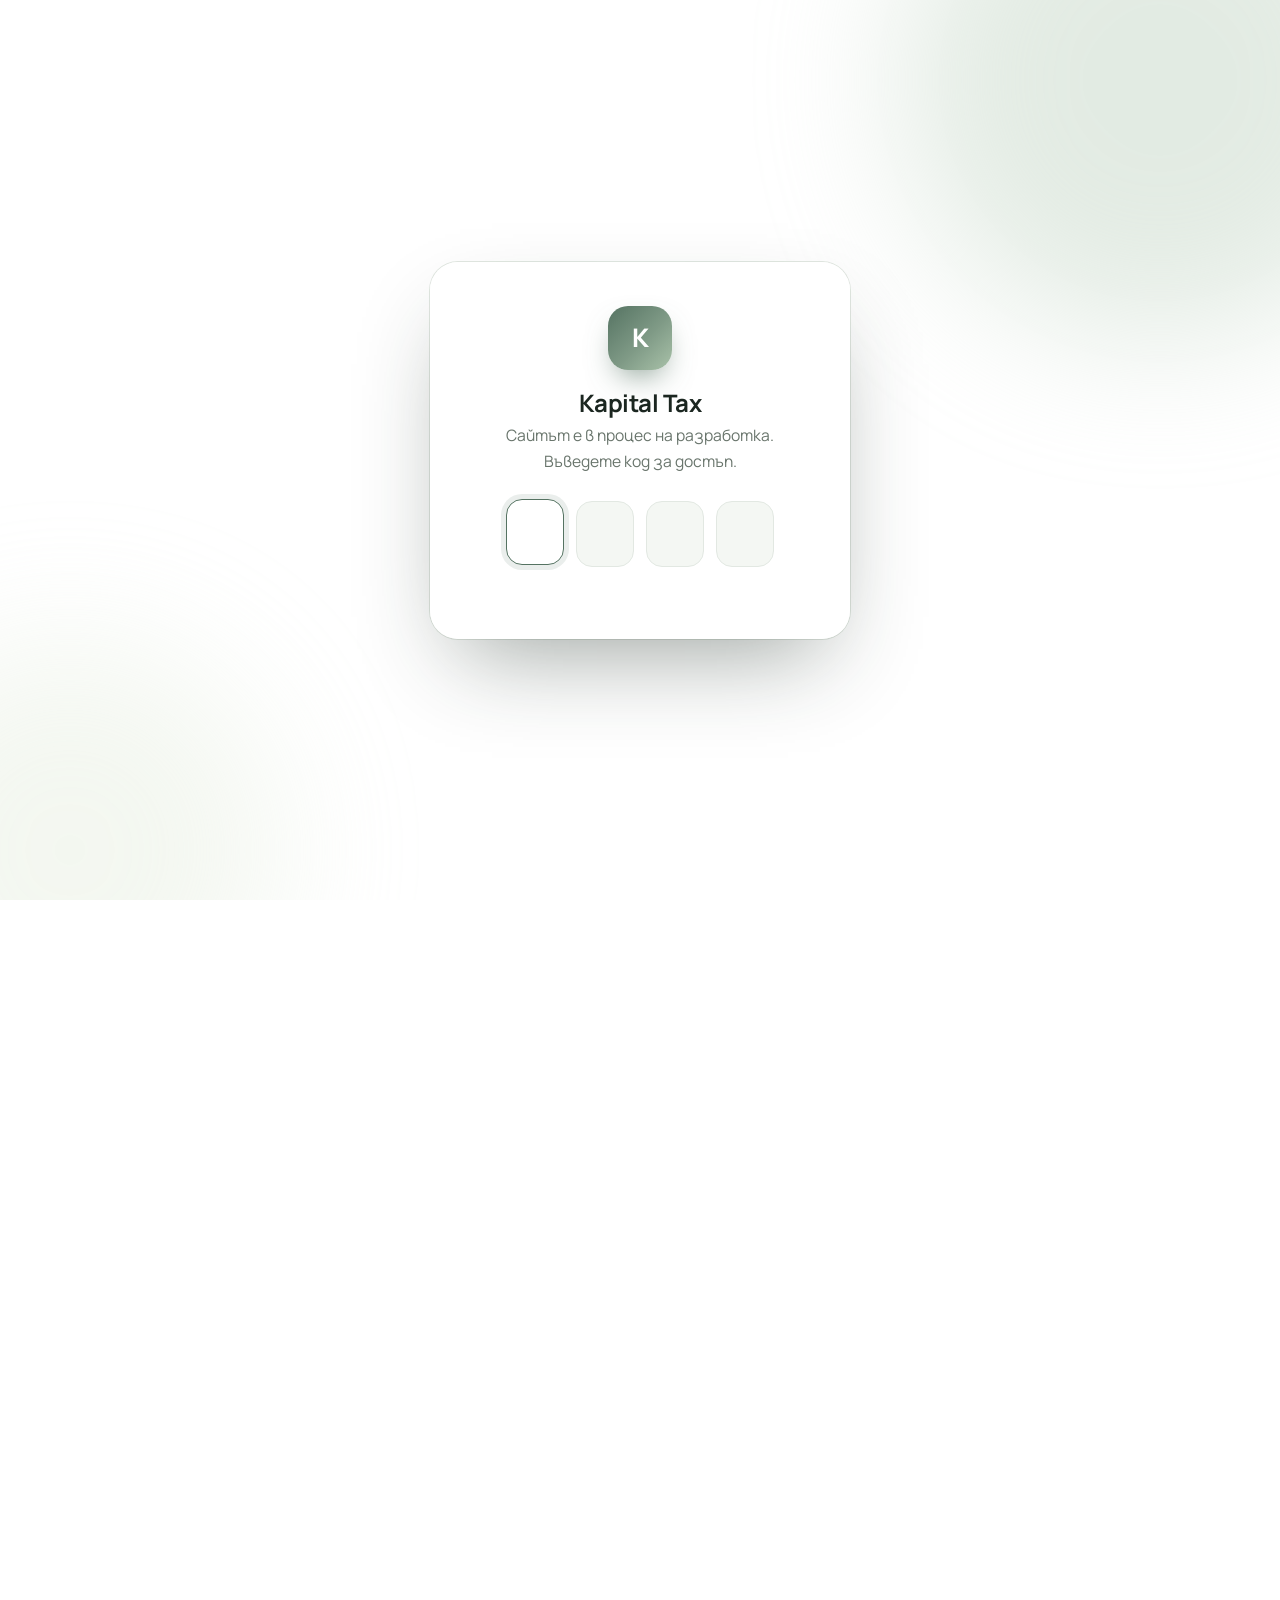
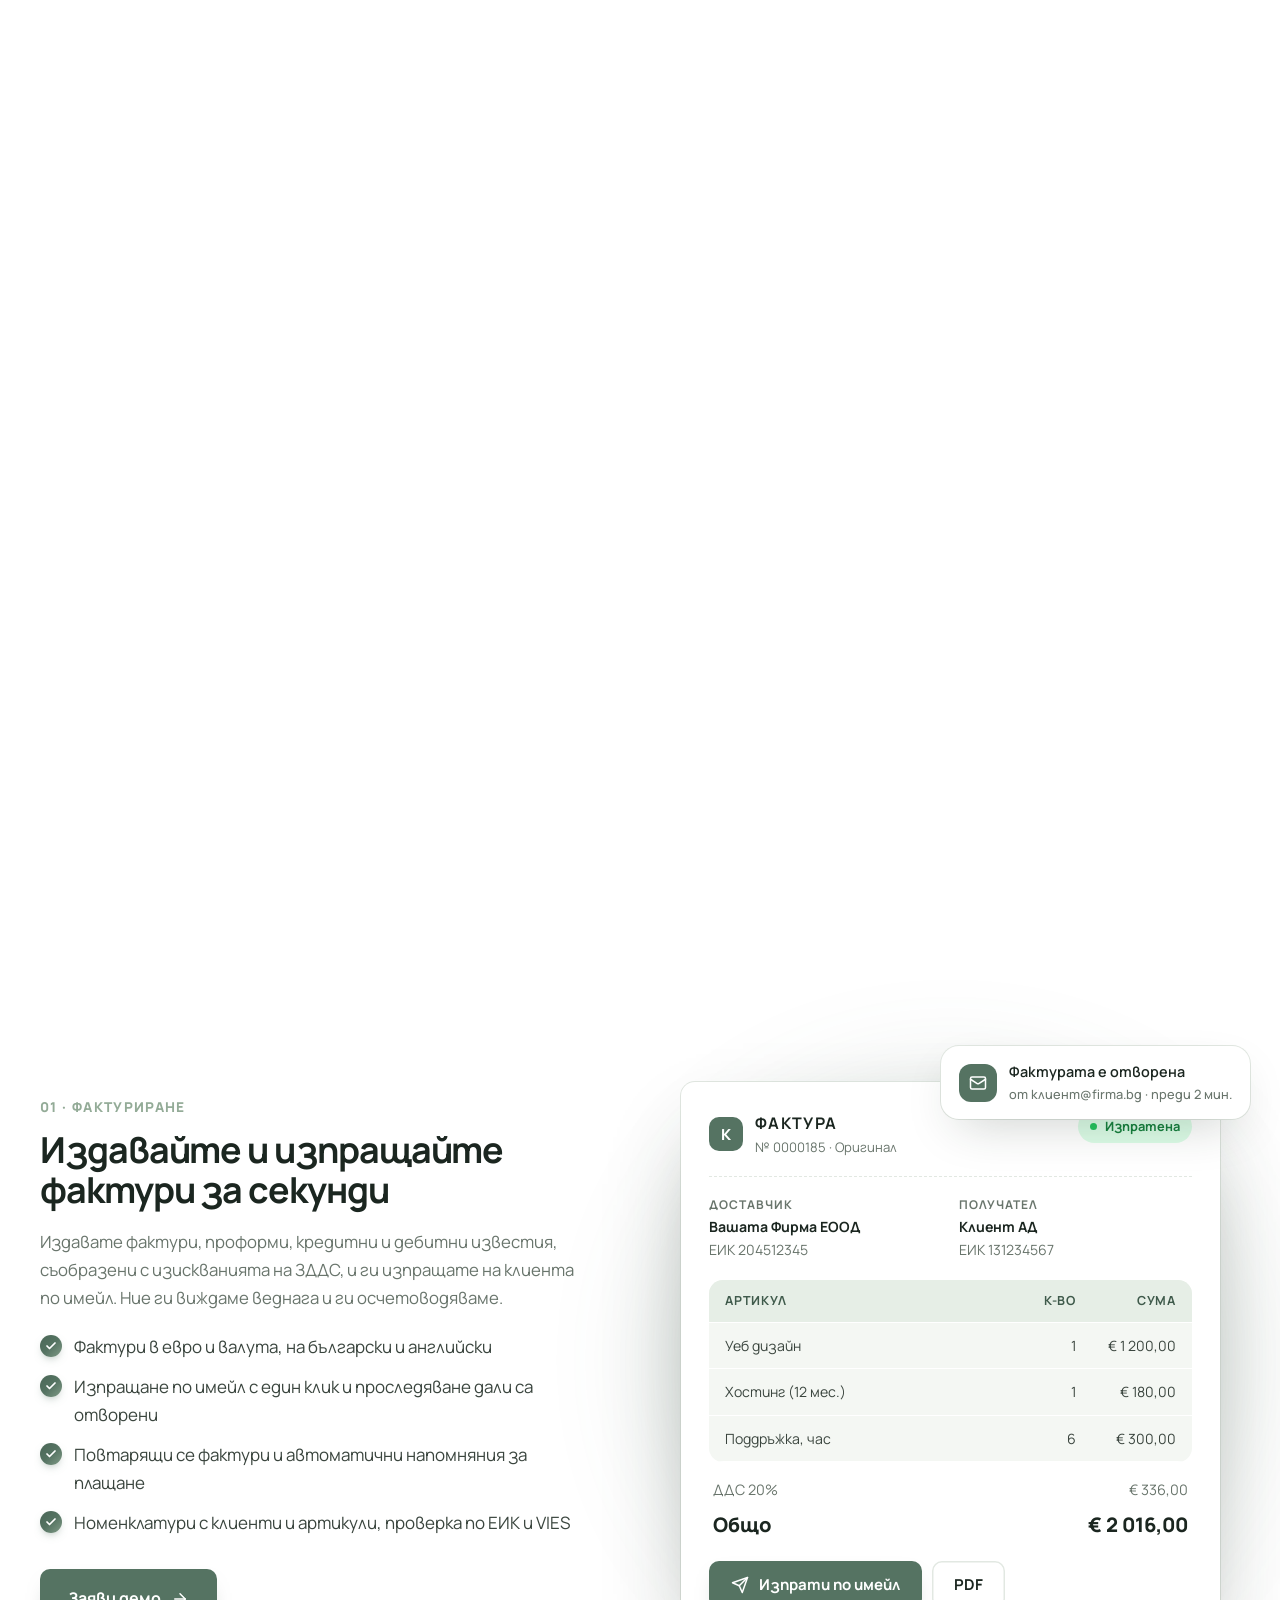
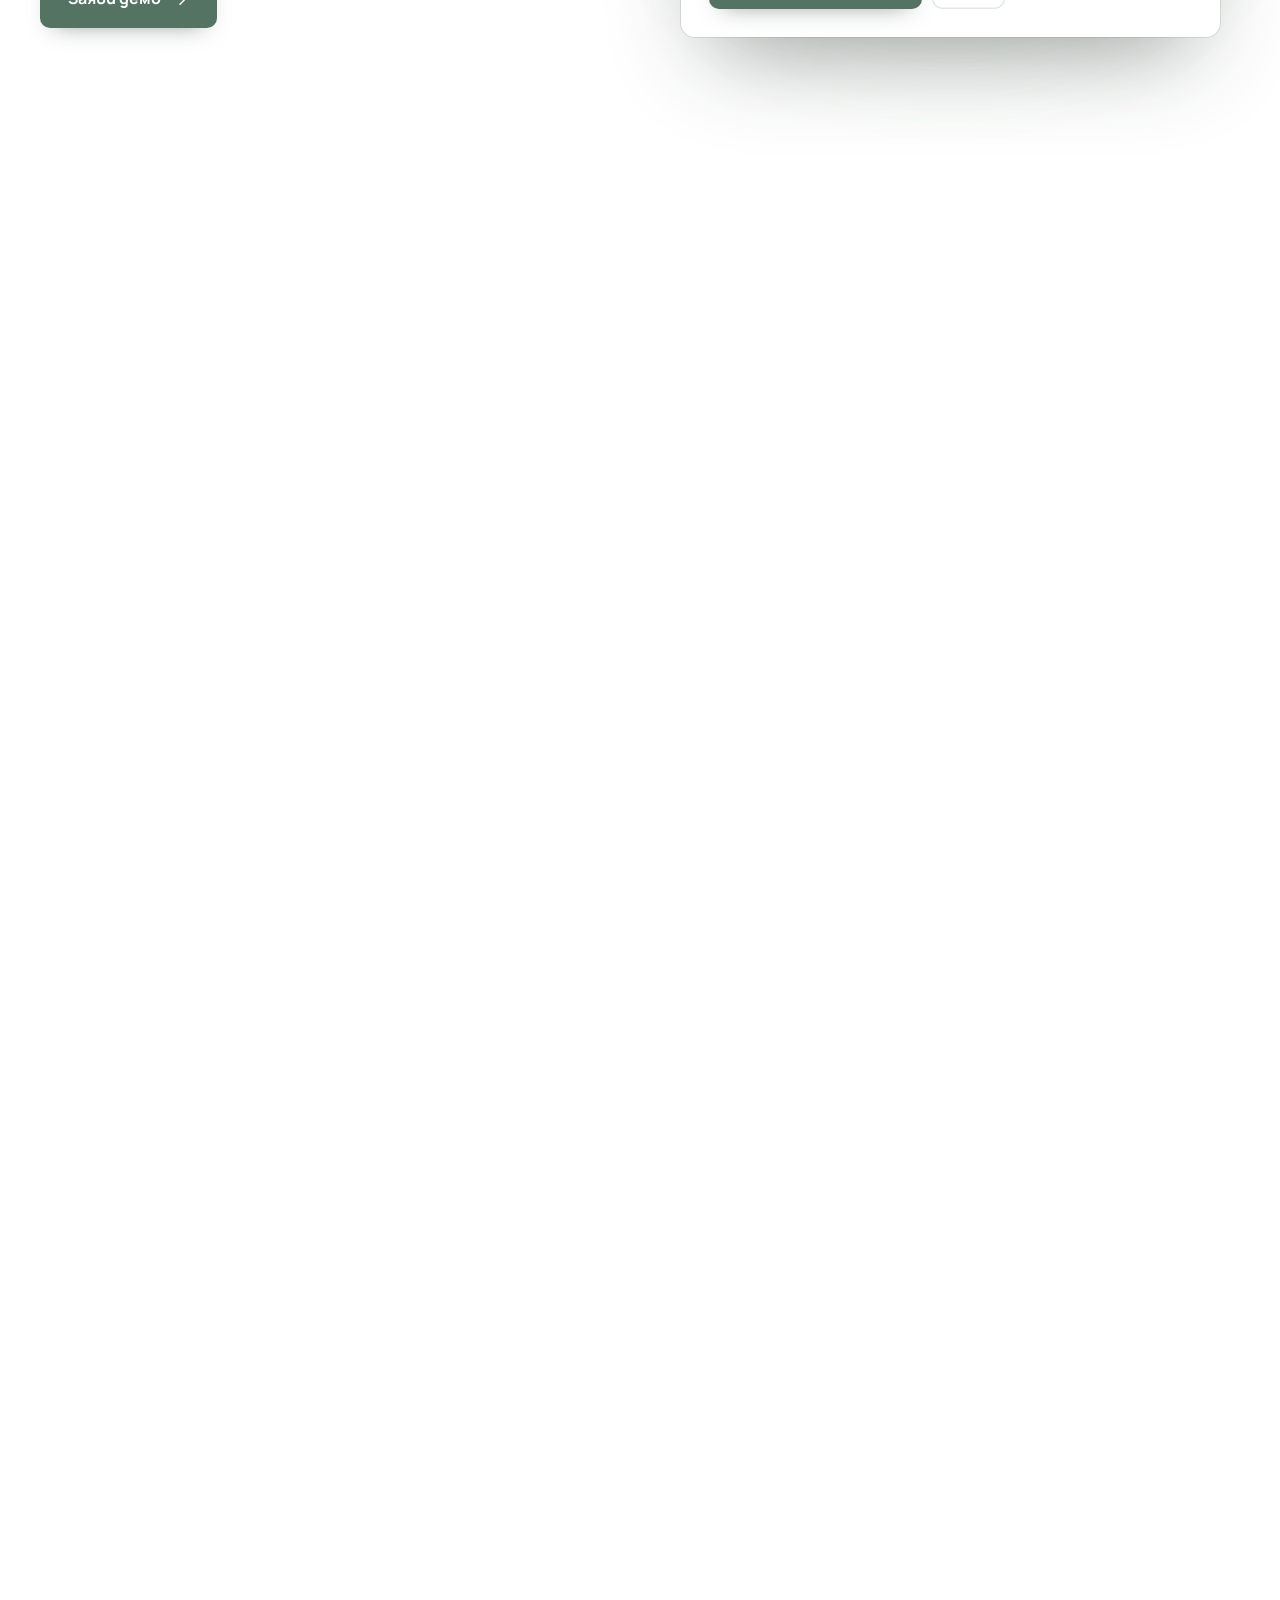
==== commit 1d5e4ff4: "Пастелно зелена визия, два офиса и цени с ТРЗ до 3 служители Co-Authored-By: Claude Opus 5.5 <norepl" ====
--- a/index.html
+++ b/index.html
@@ -5,7 +5,7 @@
   <meta name="viewport" content="width=device-width, initial-scale=1">
   <title>Kapital Tax — Счетоводни и данъчни услуги</title>
   <meta name="description" content="Kapital Tax предлага пълно счетоводно и данъчно обслужване за фирми, ЕТ и свободни професии. ТРЗ, ДДС, годишно приключване, регистрация на фирми.">
-  <meta name="theme-color" content="#7c3aed">
+  <meta name="theme-color" content="#557362">
   <meta property="og:title" content="Kapital Tax — Счетоводни и данъчни услуги">
   <meta property="og:description" content="Пълно счетоводно и данъчно обслужване. Вие развивате бизнеса — ние пазим цифрите.">
   <link rel="icon" href="assets/img/favicon.svg" type="image/svg+xml">
@@ -51,7 +51,7 @@
               <span class="chip">▲ 18,4%</span>
             </div>
             <svg class="chart" viewBox="0 0 400 150" preserveAspectRatio="none">
-              <defs><linearGradient id="chartGrad" x1="0" x2="0" y1="0" y2="1"><stop offset="0" stop-color="#7c3aed" stop-opacity=".28"/><stop offset="1" stop-color="#7c3aed" stop-opacity="0"/></linearGradient></defs>
+              <defs><linearGradient id="chartGrad" x1="0" x2="0" y1="0" y2="1"><stop offset="0" stop-color="#557362" stop-opacity=".28"/><stop offset="1" stop-color="#557362" stop-opacity="0"/></linearGradient></defs>
               <path class="area" d="M0 120 C40 110 60 90 100 95 S160 60 200 70 S260 30 300 40 S360 15 400 10 V150 H0Z"/>
               <path class="stroke" d="M0 120 C40 110 60 90 100 95 S160 60 200 70 S260 30 300 40 S360 15 400 10"/>
             </svg>
@@ -318,9 +318,9 @@
         <div class="reveal zoom">
           <div class="testi-wrap">
             <div class="testi-track">
-              <div class="testi"><div class="testi-card"><div class="quote-mark" data-icon="quote"></div><div><blockquote>„Откакто работим с Kapital Tax, забравихме какво е стрес около сроковете. Винаги изпреварват въпросите ни и ни спестиха значителни суми с правилно данъчно планиране.“</blockquote><div class="testi-author"><span class="av" style="background:#7c3aed">МИ</span><div><b>Мария Иванова</b><small>Управител, онлайн магазин</small></div></div></div></div></div>
-              <div class="testi"><div class="testi-card"><div class="quote-mark" data-icon="quote"></div><div><blockquote>„Регистрираха фирмата ни за няколко дни и ни поведоха през всичко — ДДС, служители, банки. Професионализъм, който рядко се среща.“</blockquote><div class="testi-author"><span class="av" style="background:#a855f7">ГП</span><div><b>Георги Петров</b><small>Основател, IT стартъп</small></div></div></div></div></div>
-              <div class="testi"><div class="testi-card"><div class="quote-mark" data-icon="quote"></div><div><blockquote>„При ревизия от НАП екипът беше до нас на всяка стъпка. Всичко приключи без нито една забележка. Препоръчвам ги без колебание.“</blockquote><div class="testi-author"><span class="av" style="background:#d946ef">ЕК</span><div><b>Елена Костова</b><small>Собственик, строителна фирма</small></div></div></div></div></div>
+              <div class="testi"><div class="testi-card"><div class="quote-mark" data-icon="quote"></div><div><blockquote>„Откакто работим с Kapital Tax, забравихме какво е стрес около сроковете. Винаги изпреварват въпросите ни и ни спестиха значителни суми с правилно данъчно планиране.“</blockquote><div class="testi-author"><span class="av" style="background:#557362">МИ</span><div><b>Мария Иванова</b><small>Управител, онлайн магазин</small></div></div></div></div></div>
+              <div class="testi"><div class="testi-card"><div class="quote-mark" data-icon="quote"></div><div><blockquote>„Регистрираха фирмата ни за няколко дни и ни поведоха през всичко — ДДС, служители, банки. Професионализъм, който рядко се среща.“</blockquote><div class="testi-author"><span class="av" style="background:#7f9a86">ГП</span><div><b>Георги Петров</b><small>Основател, IT стартъп</small></div></div></div></div></div>
+              <div class="testi"><div class="testi-card"><div class="quote-mark" data-icon="quote"></div><div><blockquote>„При ревизия от НАП екипът беше до нас на всяка стъпка. Всичко приключи без нито една забележка. Препоръчвам ги без колебание.“</blockquote><div class="testi-author"><span class="av" style="background:#a9c2a9">ЕК</span><div><b>Елена Костова</b><small>Собственик, строителна фирма</small></div></div></div></div></div>
             </div>
           </div>
           <div class="testi-nav">
@@ -340,10 +340,10 @@
           <h2>Често задавани въпроси</h2>
         </div>
         <div class="faq" data-stagger>
-          <div class="faq-item"><button class="faq-q" aria-expanded="false">Колко струва счетоводното обслужване?<span class="pm"></span></button><div class="faq-a"><div><p>Цената зависи от броя документи, служители и дали фирмата е регистрирана по ДДС. Пакетите ни започват от 90 € на месец. Вижте страницата „Цени“ или поискайте персонална оферта.</p></div></div></div>
+          <div class="faq-item"><button class="faq-q" aria-expanded="false">Колко струва счетоводното обслужване?<span class="pm"></span></button><div class="faq-a"><div><p>Цената зависи от броя документи, служители и дали фирмата е регистрирана по ДДС. Пакетите ни започват от 90 € на месец и включват ТРЗ за до 3 служители. Всеки следващ служител се таксува допълнително. Вижте страницата „Цени“ или поискайте персонална оферта.</p></div></div></div>
           <div class="faq-item"><button class="faq-q" aria-expanded="false">Как става смяната на счетоводител?<span class="pm"></span></button><div class="faq-a"><div><p>Подписваме договор, а ние се свързваме с предишния счетоводител, приемаме документацията и проверяваме текущото състояние. Целият процес обикновено отнема под 2 седмици.</p></div></div></div>
           <div class="faq-item"><button class="faq-q" aria-expanded="false">Трябва ли да нося документи в офиса?<span class="pm"></span></button><div class="faq-a"><div><p>Не. Работим изцяло дигитално — можете да изпращате фактури и документи по имейл или чрез споделена папка. Разбира се, винаги сте добре дошли и в офиса ни.</p></div></div></div>
-          <div class="faq-item"><button class="faq-q" aria-expanded="false">Работите ли с фирми извън София?<span class="pm"></span></button><div class="faq-a"><div><p>Да, обслужваме клиенти от цялата страна, както и чуждестранни фирми с дейност в България.</p></div></div></div>
+          <div class="faq-item"><button class="faq-q" aria-expanded="false">Къде се намират офисите ви?<span class="pm"></span></button><div class="faq-a"><div><p>Имаме два офиса: в Пазарджик (ул. „Петко Машев“ 9, офис център 1, ет. 1, офис 7) и в Пловдив (ул. „Христо Ботев“ 11, ет. 1). Обслужваме клиенти от цялата страна, както и чуждестранни фирми с дейност в България.</p></div></div></div>
           <div class="faq-item"><button class="faq-q" aria-expanded="false">Какво се случва при проверка от НАП?<span class="pm"></span></button><div class="faq-a"><div><p>Представляваме ви пред НАП и НОИ, подготвяме всички изискани документи и комуникираме с органите от ваше име.</p></div></div></div>
         </div>
       </div>
--- a/assets/css/styles.css
+++ b/assets/css/styles.css
@@ -2,28 +2,28 @@
    Kapital Tax — основен стил
    ========================================================= */
 :root {
-  --purple-900: #2a0f5c;
-  --purple-800: #3b1585;
-  --purple-700: #5b21b6;
-  --purple-600: #6d28d9;
-  --purple-500: #7c3aed;
-  --purple-400: #a78bfa;
-  --purple-200: #ddd6fe;
-  --purple-100: #ede9fe;
-  --purple-50: #f6f3ff;
-  --pink: #d946ef;
-  --ink: #160b2e;
-  --text: #3d3554;
-  --muted: #6f6787;
-  --line: #ebe6f7;
+  --sage-900: #1f2e25;
+  --sage-800: #2c3f33;
+  --sage-700: #3f5a4b;
+  --sage-600: #4a6656;
+  --sage-500: #557362;
+  --sage-400: #93ab97;
+  --sage-200: #ccdccf;
+  --sage-100: #e6eee6;
+  --sage-50: #f4f7f3;
+  --pink: #a9c2a9;
+  --ink: #1b2620;
+  --text: #3a453e;
+  --muted: #69756c;
+  --line: #e2e8e2;
   --white: #ffffff;
   --bg: #ffffff;
   --radius: 22px;
   --radius-sm: 14px;
-  --shadow-sm: 0 2px 10px rgba(46, 16, 101, .06);
-  --shadow: 0 18px 50px -18px rgba(76, 29, 149, .28);
-  --shadow-lg: 0 40px 90px -30px rgba(76, 29, 149, .45);
-  --grad: linear-gradient(135deg, #7c3aed 0%, #a855f7 55%, #d946ef 100%);
+  --shadow-sm: 0 2px 10px rgba(27,38,32, .06);
+  --shadow: 0 18px 50px -18px rgba(31,46,37, .28);
+  --shadow-lg: 0 40px 90px -30px rgba(31,46,37, .45);
+  --grad: linear-gradient(135deg, #557362 0%, #7f9a86 55%, #a9c2a9 100%);
   --ease: cubic-bezier(.2, .8, .2, 1);
   --container: 1200px;
 }
@@ -49,12 +49,12 @@
 h2 { font-size: clamp(1.9rem, 3.8vw, 3rem); letter-spacing: -.03em; }
 h3 { font-size: 1.28rem; }
 p { margin: 0 0 1em; }
-::selection { background: var(--purple-500); color: #fff; }
+::selection { background: var(--sage-500); color: #fff; }
 
 .container { width: min(var(--container), 100% - 40px); margin-inline: auto; }
 .section { padding: clamp(80px, 11vw, 140px) 0; position: relative; }
-.section--tint { background: var(--purple-50); }
-.section--dark { background: var(--ink); color: #cfc7e6; }
+.section--tint { background: var(--sage-50); }
+.section--dark { background: var(--ink); color: #c9d3cb; }
 .section--dark h2, .section--dark h3 { color: #fff; }
 
 .grad-text {
@@ -70,19 +70,19 @@
 .eyebrow {
   display: inline-flex; align-items: center; gap: 10px;
   font-size: .8rem; font-weight: 700; letter-spacing: .14em; text-transform: uppercase;
-  color: var(--purple-600);
+  color: var(--sage-600);
   padding: 8px 16px; border-radius: 99px;
-  background: var(--purple-100);
+  background: var(--sage-100);
   margin-bottom: 22px;
 }
-.eyebrow::before { content: ""; width: 7px; height: 7px; border-radius: 50%; background: var(--purple-500); box-shadow: 0 0 0 4px rgba(124,58,237,.18); animation: pulse 2s infinite; }
-.section--dark .eyebrow { background: rgba(167,139,250,.14); color: var(--purple-200); }
-@keyframes pulse { 0%,100% { box-shadow: 0 0 0 4px rgba(124,58,237,.18); } 50% { box-shadow: 0 0 0 8px rgba(124,58,237,0); } }
+.eyebrow::before { content: ""; width: 7px; height: 7px; border-radius: 50%; background: var(--sage-500); box-shadow: 0 0 0 4px rgba(85,115,98,.18); animation: pulse 2s infinite; }
+.section--dark .eyebrow { background: rgba(147,171,151,.14); color: var(--sage-200); }
+@keyframes pulse { 0%,100% { box-shadow: 0 0 0 4px rgba(85,115,98,.18); } 50% { box-shadow: 0 0 0 8px rgba(85,115,98,0); } }
 
 .section-head { max-width: 720px; margin-bottom: 60px; }
 .section-head.center { text-align: center; margin-inline: auto; }
 .section-head p { font-size: 1.12rem; color: var(--muted); }
-.section--dark .section-head p { color: #a99fc6; }
+.section--dark .section-head p { color: #9aa89e; }
 
 /* ---------- Buttons ---------- */
 .btn {
@@ -95,17 +95,17 @@
 }
 .btn svg { width: 18px; height: 18px; transition: transform .35s var(--ease); }
 .btn:hover svg { transform: translateX(4px); }
-.btn--primary { background: var(--grad); color: #fff; box-shadow: 0 14px 34px -12px rgba(124,58,237,.7); }
+.btn--primary { background: var(--grad); color: #fff; box-shadow: 0 14px 34px -12px rgba(85,115,98,.7); }
 .btn--primary::after {
   content: ""; position: absolute; inset: 0; z-index: -1;
   background: radial-gradient(160px circle at var(--bx) var(--by), rgba(255,255,255,.35), transparent 60%);
   opacity: 0; transition: opacity .3s;
 }
-.btn--primary:hover { transform: translateY(-3px); box-shadow: 0 22px 40px -14px rgba(124,58,237,.8); }
+.btn--primary:hover { transform: translateY(-3px); box-shadow: 0 22px 40px -14px rgba(85,115,98,.8); }
 .btn--primary:hover::after { opacity: 1; }
 .btn--ghost { background: #fff; color: var(--ink); box-shadow: inset 0 0 0 1.5px var(--line); }
-.btn--ghost:hover { box-shadow: inset 0 0 0 1.5px var(--purple-400); color: var(--purple-600); transform: translateY(-3px); }
-.btn--white { background: #fff; color: var(--purple-700); }
+.btn--ghost:hover { box-shadow: inset 0 0 0 1.5px var(--sage-400); color: var(--sage-600); transform: translateY(-3px); }
+.btn--white { background: #fff; color: var(--sage-700); }
 .btn--white:hover { transform: translateY(-3px); box-shadow: 0 20px 40px -14px rgba(0,0,0,.4); }
 .btn--sm { padding: 12px 22px; font-size: .94rem; }
 
@@ -120,32 +120,32 @@
   background: rgba(255,255,255,.93);
   backdrop-filter: saturate(180%) blur(16px);
   -webkit-backdrop-filter: saturate(180%) blur(16px);
-  box-shadow: 0 1px 0 var(--line), 0 10px 30px -20px rgba(76,29,149,.25);
+  box-shadow: 0 1px 0 var(--line), 0 10px 30px -20px rgba(31,46,37,.25);
 }
 .header .container { display: flex; align-items: center; justify-content: space-between; gap: 24px; }
 .logo { display: flex; align-items: center; gap: 12px; font-weight: 800; font-size: 1.28rem; color: var(--ink); letter-spacing: -.02em; }
 .logo-mark {
   width: 42px; height: 42px; border-radius: 13px; background: var(--grad);
   display: grid; place-items: center; color: #fff; font-weight: 800; font-size: 1.15rem;
-  box-shadow: 0 10px 22px -8px rgba(124,58,237,.7);
+  box-shadow: 0 10px 22px -8px rgba(85,115,98,.7);
   transition: transform .5s var(--ease);
 }
 .logo:hover .logo-mark { transform: rotate(-8deg) scale(1.06); }
-.logo span b { color: var(--purple-600); font-weight: 800; }
+.logo span b { color: var(--sage-600); font-weight: 800; }
 
 .nav { display: flex; align-items: center; gap: 6px; }
 .nav a {
   position: relative; padding: 10px 16px; border-radius: 99px; font-weight: 600; font-size: .97rem; color: var(--text);
   transition: color .25s, background .25s;
 }
-.nav a:hover { color: var(--purple-600); background: var(--purple-50); }
-.nav a.active { color: var(--purple-600); }
-.nav a.active::after { content: ""; position: absolute; left: 50%; bottom: 4px; width: 5px; height: 5px; border-radius: 50%; background: var(--purple-500); transform: translateX(-50%); }
+.nav a:hover { color: var(--sage-600); background: var(--sage-50); }
+.nav a.active { color: var(--sage-600); }
+.nav a.active::after { content: ""; position: absolute; left: 50%; bottom: 4px; width: 5px; height: 5px; border-radius: 50%; background: var(--sage-500); transform: translateX(-50%); }
 .header-cta { display: flex; align-items: center; gap: 14px; }
 .header-phone { font-weight: 700; color: var(--ink); font-size: .95rem; display: flex; align-items: center; gap: 8px; }
-.header-phone svg { width: 18px; color: var(--purple-500); }
-
-.burger { display: none; width: 46px; height: 46px; border-radius: 14px; border: 0; background: var(--purple-50); cursor: pointer; position: relative; }
+.header-phone svg { width: 18px; color: var(--sage-500); }
+
+.burger { display: none; width: 46px; height: 46px; border-radius: 14px; border: 0; background: var(--sage-50); cursor: pointer; position: relative; }
 .burger span { position: absolute; left: 13px; right: 13px; height: 2px; background: var(--ink); border-radius: 2px; transition: transform .4s var(--ease), opacity .3s, top .4s var(--ease); }
 .burger span:nth-child(1) { top: 16px; } .burger span:nth-child(2) { top: 22px; } .burger span:nth-child(3) { top: 28px; }
 body.menu-open .burger span:nth-child(1) { top: 22px; transform: rotate(45deg); }
@@ -156,14 +156,14 @@
 .hero { position: relative; padding: 170px 0 110px; overflow: hidden; }
 .hero-bg { position: absolute; inset: 0; z-index: -1; pointer-events: none; }
 .blob { position: absolute; border-radius: 50%; filter: blur(70px); opacity: .55; will-change: transform; }
-.blob-1 { width: 560px; height: 560px; background: #c4b5fd; top: -160px; right: -120px; animation: float1 16s ease-in-out infinite; }
-.blob-2 { width: 420px; height: 420px; background: #f0abfc; bottom: -120px; left: -140px; opacity: .35; animation: float2 18s ease-in-out infinite; }
-.blob-3 { width: 300px; height: 300px; background: #a78bfa; top: 40%; left: 45%; opacity: .25; animation: float1 20s ease-in-out infinite reverse; }
+.blob-1 { width: 560px; height: 560px; background: #c7d8c8; top: -160px; right: -120px; animation: float1 16s ease-in-out infinite; }
+.blob-2 { width: 420px; height: 420px; background: #dfe9d6; bottom: -120px; left: -140px; opacity: .35; animation: float2 18s ease-in-out infinite; }
+.blob-3 { width: 300px; height: 300px; background: #93ab97; top: 40%; left: 45%; opacity: .25; animation: float1 20s ease-in-out infinite reverse; }
 @keyframes float1 { 0%,100% { transform: translate(0,0) scale(1); } 33% { transform: translate(-60px,50px) scale(1.08); } 66% { transform: translate(40px,-30px) scale(.95); } }
 @keyframes float2 { 0%,100% { transform: translate(0,0) scale(1); } 50% { transform: translate(80px,-60px) scale(1.1); } }
 .grid-bg {
   position: absolute; inset: 0;
-  background-image: linear-gradient(rgba(124,58,237,.07) 1px, transparent 1px), linear-gradient(90deg, rgba(124,58,237,.07) 1px, transparent 1px);
+  background-image: linear-gradient(rgba(85,115,98,.07) 1px, transparent 1px), linear-gradient(90deg, rgba(85,115,98,.07) 1px, transparent 1px);
   background-size: 64px 64px;
   mask-image: radial-gradient(ellipse 70% 60% at 50% 30%, #000 30%, transparent 80%);
   -webkit-mask-image: radial-gradient(ellipse 70% 60% at 50% 30%, #000 30%, transparent 80%);
@@ -203,11 +203,11 @@
 .chip { font-size: .78rem; font-weight: 700; padding: 6px 12px; border-radius: 99px; background: #dcfce7; color: #15803d; }
 .chart { height: 150px; margin: 18px 0 22px; }
 .chart path.area { fill: url(#chartGrad); }
-.chart path.stroke { fill: none; stroke: var(--purple-500); stroke-width: 3; stroke-linecap: round; stroke-dasharray: 900; stroke-dashoffset: 900; animation: draw 2.4s var(--ease) .9s forwards; }
+.chart path.stroke { fill: none; stroke: var(--sage-500); stroke-width: 3; stroke-linecap: round; stroke-dasharray: 900; stroke-dashoffset: 900; animation: draw 2.4s var(--ease) .9s forwards; }
 @keyframes draw { to { stroke-dashoffset: 0; } }
 .dash-rows { display: grid; gap: 12px; }
-.dash-row { display: flex; align-items: center; gap: 14px; padding: 12px 14px; border-radius: 14px; background: var(--purple-50); }
-.dash-row .ic { width: 38px; height: 38px; border-radius: 11px; display: grid; place-items: center; background: #fff; color: var(--purple-600); flex-shrink: 0; }
+.dash-row { display: flex; align-items: center; gap: 14px; padding: 12px 14px; border-radius: 14px; background: var(--sage-50); }
+.dash-row .ic { width: 38px; height: 38px; border-radius: 11px; display: grid; place-items: center; background: #fff; color: var(--sage-600); flex-shrink: 0; }
 .dash-row .ic svg { width: 19px; }
 .dash-row div { flex: 1; font-size: .9rem; }
 .dash-row b { display: block; color: var(--ink); font-size: .95rem; }
@@ -232,8 +232,8 @@
 .marquee::before { left: 0; background: linear-gradient(90deg, #fff, transparent); }
 .marquee::after { right: 0; background: linear-gradient(-90deg, #fff, transparent); }
 .marquee-track { display: flex; gap: 70px; width: max-content; animation: marquee 34s linear infinite; }
-.marquee-track span { display: flex; align-items: center; gap: 12px; font-weight: 700; font-size: 1.1rem; color: #b3abc9; white-space: nowrap; }
-.marquee-track span svg { width: 22px; color: var(--purple-400); }
+.marquee-track span { display: flex; align-items: center; gap: 12px; font-weight: 700; font-size: 1.1rem; color: #a9b5ab; white-space: nowrap; }
+.marquee-track span svg { width: 22px; color: var(--sage-400); }
 @keyframes marquee { to { transform: translateX(-50%); } }
 
 /* ---------- Cards / services ---------- */
@@ -250,43 +250,43 @@
 }
 .card::before {
   content: ""; position: absolute; inset: 0; pointer-events: none;
-  background: radial-gradient(420px circle at var(--mx) var(--my), rgba(124,58,237,.10), transparent 45%);
+  background: radial-gradient(420px circle at var(--mx) var(--my), rgba(85,115,98,.10), transparent 45%);
   opacity: 0; transition: opacity .4s;
 }
-.card:hover { transform: translateY(-8px); box-shadow: 0 0 0 1px var(--purple-200), var(--shadow); }
+.card:hover { transform: translateY(-8px); box-shadow: 0 0 0 1px var(--sage-200), var(--shadow); }
 .card:hover::before { opacity: 1; }
 .card-icon {
   width: 60px; height: 60px; border-radius: 18px; display: grid; place-items: center;
-  background: var(--purple-100); color: var(--purple-600); margin-bottom: 26px;
+  background: var(--sage-100); color: var(--sage-600); margin-bottom: 26px;
   transition: transform .5s var(--ease), background .4s, color .4s;
 }
 .card-icon svg { width: 28px; height: 28px; }
 .card:hover .card-icon { background: var(--grad); color: #fff; transform: rotate(-6deg) scale(1.06); }
 .card p { color: var(--muted); font-size: .98rem; }
-.card-link { display: inline-flex; align-items: center; gap: 8px; font-weight: 700; color: var(--purple-600); font-size: .95rem; margin-top: 6px; }
+.card-link { display: inline-flex; align-items: center; gap: 8px; font-weight: 700; color: var(--sage-600); font-size: .95rem; margin-top: 6px; }
 .card-link svg { width: 16px; transition: transform .35s var(--ease); }
 .card:hover .card-link svg { transform: translateX(5px); }
-.card-num { position: absolute; top: 26px; right: 30px; font-weight: 800; font-size: 3.2rem; color: var(--purple-50); line-height: 1; transition: color .4s; }
-.card:hover .card-num { color: var(--purple-100); }
+.card-num { position: absolute; top: 26px; right: 30px; font-weight: 800; font-size: 3.2rem; color: var(--sage-50); line-height: 1; transition: color .4s; }
+.card:hover .card-num { color: var(--sage-100); }
 .card ul { list-style: none; padding: 0; margin: 18px 0 0; display: grid; gap: 10px; }
 .card ul li { display: flex; gap: 10px; font-size: .95rem; color: var(--text); }
-.card ul li::before { content: ""; flex-shrink: 0; width: 20px; height: 20px; margin-top: 3px; border-radius: 50%; background: var(--purple-100) url("data:image/svg+xml,%3Csvg xmlns='http://www.w3.org/2000/svg' viewBox='0 0 24 24' fill='none' stroke='%237c3aed' stroke-width='3' stroke-linecap='round' stroke-linejoin='round'%3E%3Cpath d='M20 6 9 17l-5-5'/%3E%3C/svg%3E") center/12px no-repeat; }
+.card ul li::before { content: ""; flex-shrink: 0; width: 20px; height: 20px; margin-top: 3px; border-radius: 50%; background: var(--sage-100) url("data:image/svg+xml,%3Csvg xmlns='http://www.w3.org/2000/svg' viewBox='0 0 24 24' fill='none' stroke='%23557362' stroke-width='3' stroke-linecap='round' stroke-linejoin='round'%3E%3Cpath d='M20 6 9 17l-5-5'/%3E%3C/svg%3E") center/12px no-repeat; }
 
 /* ---------- Stats ---------- */
 .stats { display: grid; grid-template-columns: repeat(4, 1fr); gap: 20px; }
 .stat { padding: 34px 28px; border-radius: var(--radius); background: rgba(255,255,255,.04); border: 1px solid rgba(255,255,255,.08); transition: background .4s, transform .5s var(--ease); }
-.stat:hover { background: rgba(167,139,250,.08); transform: translateY(-6px); }
+.stat:hover { background: rgba(147,171,151,.08); transform: translateY(-6px); }
 .stat-num { font-size: clamp(2.6rem, 4.5vw, 3.6rem); font-weight: 800; color: #fff; letter-spacing: -.04em; line-height: 1; }
-.stat-num sup { font-size: .5em; color: var(--purple-400); top: -.8em; margin-left: 2px; }
-.stat p { margin: 12px 0 0; color: #a99fc6; font-size: .96rem; }
+.stat-num sup { font-size: .5em; color: var(--sage-400); top: -.8em; margin-left: 2px; }
+.stat p { margin: 12px 0 0; color: #9aa89e; font-size: .96rem; }
 .dark-glow { position: absolute; inset: 0; overflow: hidden; pointer-events: none; }
-.dark-glow::before { content: ""; position: absolute; width: 700px; height: 700px; border-radius: 50%; background: radial-gradient(circle, rgba(124,58,237,.35), transparent 65%); top: -350px; left: 50%; transform: translateX(-50%); }
+.dark-glow::before { content: ""; position: absolute; width: 700px; height: 700px; border-radius: 50%; background: radial-gradient(circle, rgba(85,115,98,.35), transparent 65%); top: -350px; left: 50%; transform: translateX(-50%); }
 
 /* ---------- Split / feature ---------- */
 .split { display: grid; grid-template-columns: 1fr 1fr; gap: 80px; align-items: center; }
 .feature-list { display: grid; gap: 22px; margin-top: 34px; }
 .feature { display: flex; gap: 18px; }
-.feature .ic { width: 50px; height: 50px; flex-shrink: 0; border-radius: 15px; background: var(--purple-100); color: var(--purple-600); display: grid; place-items: center; }
+.feature .ic { width: 50px; height: 50px; flex-shrink: 0; border-radius: 15px; background: var(--sage-100); color: var(--sage-600); display: grid; place-items: center; }
 .feature .ic svg { width: 24px; }
 .feature h4 { margin: 2px 0 4px; font-size: 1.08rem; }
 .feature p { margin: 0; color: var(--muted); font-size: .97rem; }
@@ -309,19 +309,19 @@
   box-shadow: var(--shadow-lg), 0 0 0 1px var(--line);
 }
 .vs-card h4 { font-size: 1rem; margin-bottom: 14px; }
-.bar { height: 8px; border-radius: 9px; background: var(--purple-100); overflow: hidden; margin: 6px 0 14px; }
+.bar { height: 8px; border-radius: 9px; background: var(--sage-100); overflow: hidden; margin: 6px 0 14px; }
 .bar i { display: block; height: 100%; width: 0; border-radius: inherit; background: var(--grad); transition: width 1.6s var(--ease) .3s; }
 .in .bar i { width: var(--w); }
 .bar-label { display: flex; justify-content: space-between; font-size: .85rem; font-weight: 600; color: var(--text); }
 
 /* ---------- Process ---------- */
 .process { display: grid; grid-template-columns: repeat(4, 1fr); gap: 26px; position: relative; counter-reset: step; }
-.process::before { content: ""; position: absolute; top: 34px; left: 12%; right: 12%; height: 2px; background: repeating-linear-gradient(90deg, var(--purple-200) 0 8px, transparent 8px 16px); }
+.process::before { content: ""; position: absolute; top: 34px; left: 12%; right: 12%; height: 2px; background: repeating-linear-gradient(90deg, var(--sage-200) 0 8px, transparent 8px 16px); }
 .step { position: relative; text-align: center; padding: 0 10px; }
 .step-dot {
   width: 70px; height: 70px; border-radius: 50%; margin: 0 auto 24px; display: grid; place-items: center;
-  background: #fff; color: var(--purple-600); font-weight: 800; font-size: 1.3rem; position: relative;
-  box-shadow: 0 0 0 1px var(--purple-200), 0 0 0 8px var(--purple-50);
+  background: #fff; color: var(--sage-600); font-weight: 800; font-size: 1.3rem; position: relative;
+  box-shadow: 0 0 0 1px var(--sage-200), 0 0 0 8px var(--sage-50);
   transition: transform .5s var(--ease), background .4s, color .4s;
 }
 .step:hover .step-dot { background: var(--grad); color: #fff; transform: scale(1.1); }
@@ -341,21 +341,21 @@
 .testi-author small { color: var(--muted); }
 .testi-nav { display: flex; align-items: center; justify-content: center; gap: 14px; margin-top: 34px; }
 .testi-nav button { width: 52px; height: 52px; border-radius: 50%; border: 0; background: #fff; box-shadow: 0 0 0 1px var(--line); cursor: pointer; display: grid; place-items: center; color: var(--ink); transition: background .3s, color .3s, transform .3s; }
-.testi-nav button:hover { background: var(--purple-600); color: #fff; transform: scale(1.06); }
+.testi-nav button:hover { background: var(--sage-600); color: #fff; transform: scale(1.06); }
 .testi-nav button svg { width: 20px; }
 .dots { display: flex; gap: 8px; }
-.dots i { width: 8px; height: 8px; border-radius: 9px; background: var(--purple-200); transition: width .4s var(--ease), background .3s; cursor: pointer; }
-.dots i.on { width: 30px; background: var(--purple-600); }
+.dots i { width: 8px; height: 8px; border-radius: 9px; background: var(--sage-200); transition: width .4s var(--ease), background .3s; cursor: pointer; }
+.dots i.on { width: 30px; background: var(--sage-600); }
 
 /* ---------- FAQ ---------- */
 .faq { max-width: 860px; margin: 0 auto; display: grid; gap: 14px; }
 .faq-item { background: #fff; border-radius: 20px; box-shadow: 0 0 0 1px var(--line); transition: box-shadow .4s; }
-.faq-item.open { box-shadow: 0 0 0 1.5px var(--purple-400), var(--shadow); }
+.faq-item.open { box-shadow: 0 0 0 1.5px var(--sage-400), var(--shadow); }
 .faq-q { width: 100%; text-align: left; background: none; border: 0; cursor: pointer; padding: 24px 28px; display: flex; justify-content: space-between; align-items: center; gap: 20px; font-weight: 700; font-size: 1.08rem; color: var(--ink); }
-.faq-q .pm { width: 34px; height: 34px; flex-shrink: 0; border-radius: 50%; background: var(--purple-50); position: relative; transition: background .3s, transform .5s var(--ease); }
-.faq-q .pm::before, .faq-q .pm::after { content: ""; position: absolute; left: 50%; top: 50%; width: 12px; height: 2px; background: var(--purple-600); border-radius: 2px; transform: translate(-50%,-50%); transition: transform .4s var(--ease), background .3s; }
+.faq-q .pm { width: 34px; height: 34px; flex-shrink: 0; border-radius: 50%; background: var(--sage-50); position: relative; transition: background .3s, transform .5s var(--ease); }
+.faq-q .pm::before, .faq-q .pm::after { content: ""; position: absolute; left: 50%; top: 50%; width: 12px; height: 2px; background: var(--sage-600); border-radius: 2px; transform: translate(-50%,-50%); transition: transform .4s var(--ease), background .3s; }
 .faq-q .pm::after { transform: translate(-50%,-50%) rotate(90deg); }
-.faq-item.open .pm { background: var(--purple-600); transform: rotate(180deg); }
+.faq-item.open .pm { background: var(--sage-600); transform: rotate(180deg); }
 .faq-item.open .pm::before, .faq-item.open .pm::after { background: #fff; }
 .faq-item.open .pm::after { transform: translate(-50%,-50%) rotate(0); }
 .faq-a { display: grid; grid-template-rows: 0fr; transition: grid-template-rows .5s var(--ease); }
@@ -366,7 +366,7 @@
 /* ---------- CTA ---------- */
 .cta {
   position: relative; border-radius: 36px; padding: clamp(50px, 7vw, 90px); overflow: hidden; color: #fff;
-  background: linear-gradient(135deg, #4c1d95, #7c3aed 50%, #c026d3);
+  background: linear-gradient(135deg, #2f4538, #557362 50%, #7f9a86);
   background-size: 200% 200%; animation: gradShift 10s ease infinite;
   display: grid; grid-template-columns: 1.4fr auto; gap: 40px; align-items: center;
 }
@@ -383,20 +383,20 @@
 .page-hero { position: relative; padding: 180px 0 90px; overflow: hidden; text-align: center; }
 .page-hero p { max-width: 640px; margin: 22px auto 0; font-size: 1.18rem; color: var(--muted); }
 .crumbs { display: inline-flex; gap: 10px; font-size: .9rem; color: var(--muted); margin-bottom: 18px; font-weight: 600; }
-.crumbs a:hover { color: var(--purple-600); }
+.crumbs a:hover { color: var(--sage-600); }
 
 /* ---------- Pricing ---------- */
-.toggle { display: inline-flex; padding: 6px; border-radius: 99px; background: var(--purple-50); box-shadow: inset 0 0 0 1px var(--line); position: relative; margin: 0 auto 50px; }
+.toggle { display: inline-flex; padding: 6px; border-radius: 99px; background: var(--sage-50); box-shadow: inset 0 0 0 1px var(--line); position: relative; margin: 0 auto 50px; }
 .toggle button { position: relative; z-index: 1; border: 0; background: none; padding: 12px 26px; border-radius: 99px; font-weight: 700; cursor: pointer; color: var(--muted); transition: color .3s; }
 .toggle button.on { color: #fff; }
-.toggle .pill { position: absolute; top: 6px; bottom: 6px; left: 6px; border-radius: 99px; background: var(--grad); transition: transform .5s var(--ease), width .5s var(--ease); box-shadow: 0 8px 20px -8px rgba(124,58,237,.7); }
+.toggle .pill { position: absolute; top: 6px; bottom: 6px; left: 6px; border-radius: 99px; background: var(--grad); transition: transform .5s var(--ease), width .5s var(--ease); box-shadow: 0 8px 20px -8px rgba(85,115,98,.7); }
 .toggle .save { font-size: .72rem; background: #dcfce7; color: #15803d; padding: 3px 8px; border-radius: 99px; margin-left: 6px; }
 .price-card { display: flex; flex-direction: column; }
-.price-card.featured { background: var(--ink); color: #cfc7e6; box-shadow: var(--shadow-lg); transform: scale(1.03); }
+.price-card.featured { background: var(--ink); color: #c9d3cb; box-shadow: var(--shadow-lg); transform: scale(1.03); }
 .price-card.featured:hover { transform: scale(1.03) translateY(-8px); }
 .price-card.featured h3, .price-card.featured .price { color: #fff; }
-.price-card.featured p, .price-card.featured ul li { color: #cfc7e6; }
-.price-card.featured ul li::before { background-color: rgba(167,139,250,.2); }
+.price-card.featured p, .price-card.featured ul li { color: #c9d3cb; }
+.price-card.featured ul li::before { background-color: rgba(147,171,151,.2); }
 .badge { position: absolute; top: 24px; right: 24px; font-size: .75rem; font-weight: 700; padding: 6px 12px; border-radius: 99px; background: var(--grad); color: #fff; }
 .price { font-size: 3rem; font-weight: 800; color: var(--ink); letter-spacing: -.04em; line-height: 1; margin: 16px 0 6px; display: flex; align-items: baseline; gap: 6px; }
 .price small { font-size: .95rem; font-weight: 600; color: var(--muted); letter-spacing: 0; }
@@ -409,13 +409,13 @@
 .team-card { text-align: center; padding: 30px 24px 34px; }
 .team-photo { width: 120px; height: 120px; margin: 0 auto 22px; border-radius: 34px; display: grid; place-items: center; color: #fff; font-size: 2.1rem; font-weight: 800; transition: border-radius .6s var(--ease), transform .6s var(--ease); }
 .team-card:hover .team-photo { border-radius: 50%; transform: rotate(-4deg); }
-.team-card small { color: var(--purple-600); font-weight: 700; font-size: .9rem; }
+.team-card small { color: var(--sage-600); font-weight: 700; font-size: .9rem; }
 .team-card p { margin-top: 12px; }
 .timeline { position: relative; max-width: 860px; margin: 0 auto; }
-.timeline::before { content: ""; position: absolute; left: 22px; top: 0; bottom: 0; width: 2px; background: linear-gradient(var(--purple-500), var(--purple-100)); }
+.timeline::before { content: ""; position: absolute; left: 22px; top: 0; bottom: 0; width: 2px; background: linear-gradient(var(--sage-500), var(--sage-100)); }
 .tl-item { position: relative; padding: 0 0 46px 76px; }
-.tl-item::before { content: ""; position: absolute; left: 12px; top: 4px; width: 22px; height: 22px; border-radius: 50%; background: #fff; border: 5px solid var(--purple-500); box-shadow: 0 0 0 6px var(--purple-50); }
-.tl-item b { color: var(--purple-600); font-size: .9rem; letter-spacing: .1em; }
+.tl-item::before { content: ""; position: absolute; left: 12px; top: 4px; width: 22px; height: 22px; border-radius: 50%; background: #fff; border: 5px solid var(--sage-500); box-shadow: 0 0 0 6px var(--sage-50); }
+.tl-item b { color: var(--sage-600); font-size: .9rem; letter-spacing: .1em; }
 .tl-item h3 { margin: 6px 0 8px; }
 .tl-item p { color: var(--muted); margin: 0; }
 
@@ -424,50 +424,50 @@
 .svc:last-child { border-bottom: 0; }
 .svc:nth-child(even) .svc-visual { order: -1; }
 .svc-visual {
-  position: relative; border-radius: 30px; aspect-ratio: 4/3; background: var(--purple-50); overflow: hidden;
+  position: relative; border-radius: 30px; aspect-ratio: 4/3; background: var(--sage-50); overflow: hidden;
   display: grid; place-items: center; box-shadow: 0 0 0 1px var(--line);
 }
 .svc-visual::before { content: ""; position: absolute; width: 70%; aspect-ratio: 1; border-radius: 50%; background: var(--grad); filter: blur(60px); opacity: .35; animation: float1 14s ease-in-out infinite; }
-.svc-visual .glyph { position: relative; width: 150px; height: 150px; border-radius: 40px; background: #fff; display: grid; place-items: center; color: var(--purple-600); box-shadow: var(--shadow-lg); transition: transform .8s var(--ease); }
+.svc-visual .glyph { position: relative; width: 150px; height: 150px; border-radius: 40px; background: #fff; display: grid; place-items: center; color: var(--sage-600); box-shadow: var(--shadow-lg); transition: transform .8s var(--ease); }
 .svc-visual .glyph svg { width: 70px; height: 70px; }
 .svc:hover .glyph { transform: rotate(-8deg) scale(1.06); }
 .svc-visual .tag { position: absolute; background: #fff; border-radius: 14px; padding: 10px 16px; font-weight: 700; font-size: .88rem; color: var(--ink); box-shadow: var(--shadow); animation: bob 7s ease-in-out infinite; }
 .svc-visual .tag.t1 { top: 14%; left: 8%; }
 .svc-visual .tag.t2 { bottom: 14%; right: 8%; animation-delay: -3s; }
-.svc .num { font-weight: 800; color: var(--purple-400); letter-spacing: .1em; font-size: .9rem; }
+.svc .num { font-weight: 800; color: var(--sage-400); letter-spacing: .1em; font-size: .9rem; }
 .svc ul { list-style: none; padding: 0; margin: 24px 0 30px; display: grid; grid-template-columns: 1fr 1fr; gap: 12px 20px; }
 .svc ul li { display: flex; gap: 10px; font-size: .97rem; }
-.svc ul li::before { content: ""; flex-shrink: 0; width: 20px; height: 20px; margin-top: 3px; border-radius: 50%; background: var(--purple-100) url("data:image/svg+xml,%3Csvg xmlns='http://www.w3.org/2000/svg' viewBox='0 0 24 24' fill='none' stroke='%237c3aed' stroke-width='3' stroke-linecap='round' stroke-linejoin='round'%3E%3Cpath d='M20 6 9 17l-5-5'/%3E%3C/svg%3E") center/12px no-repeat; }
+.svc ul li::before { content: ""; flex-shrink: 0; width: 20px; height: 20px; margin-top: 3px; border-radius: 50%; background: var(--sage-100) url("data:image/svg+xml,%3Csvg xmlns='http://www.w3.org/2000/svg' viewBox='0 0 24 24' fill='none' stroke='%23557362' stroke-width='3' stroke-linecap='round' stroke-linejoin='round'%3E%3Cpath d='M20 6 9 17l-5-5'/%3E%3C/svg%3E") center/12px no-repeat; }
 .svc-nav { position: sticky; top: 84px; z-index: 50; display: flex; justify-content: center; gap: 8px; flex-wrap: wrap; padding: 14px; margin: 0 auto; width: fit-content; max-width: 100%; border-radius: 99px; background: rgba(255,255,255,.85); backdrop-filter: blur(14px); -webkit-backdrop-filter: blur(14px); box-shadow: 0 0 0 1px var(--line), var(--shadow-sm); }
 .svc-nav a { padding: 9px 18px; border-radius: 99px; font-weight: 600; font-size: .92rem; transition: background .3s, color .3s; }
-.svc-nav a:hover, .svc-nav a.on { background: var(--purple-600); color: #fff; }
+.svc-nav a:hover, .svc-nav a.on { background: var(--sage-600); color: #fff; }
 
 /* ---------- Contact ---------- */
 .contact-grid { display: grid; grid-template-columns: .85fr 1.15fr; gap: 50px; align-items: start; }
 .contact-info { display: grid; gap: 16px; }
 .info-card { display: flex; gap: 18px; align-items: flex-start; padding: 24px; border-radius: 20px; background: #fff; box-shadow: 0 0 0 1px var(--line); transition: transform .4s var(--ease), box-shadow .4s; }
-.info-card:hover { transform: translateX(6px); box-shadow: 0 0 0 1px var(--purple-200), var(--shadow); }
+.info-card:hover { transform: translateX(6px); box-shadow: 0 0 0 1px var(--sage-200), var(--shadow); }
 .info-card .ic { width: 52px; height: 52px; flex-shrink: 0; border-radius: 16px; background: var(--grad); color: #fff; display: grid; place-items: center; }
 .info-card .ic svg { width: 22px; }
 .info-card small { color: var(--muted); font-weight: 600; font-size: .85rem; }
 .info-card b { display: block; color: var(--ink); font-size: 1.05rem; }
-.info-card a:hover { color: var(--purple-600); }
+.info-card a:hover { color: var(--sage-600); }
 .form-card { background: #fff; border-radius: 30px; padding: clamp(28px, 4vw, 50px); box-shadow: 0 0 0 1px var(--line), var(--shadow-lg); position: relative; overflow: hidden; }
 .form-card h2 { font-size: clamp(1.6rem, 3vw, 2.2rem); }
 .form-grid { display: grid; grid-template-columns: 1fr 1fr; gap: 18px; margin-top: 28px; }
 .form-grid .full { grid-column: 1 / -1; }
 .field { position: relative; }
 .field input, .field select, .field textarea {
-  width: 100%; padding: 26px 18px 10px; border-radius: 16px; border: 1.5px solid var(--line); background: var(--purple-50);
+  width: 100%; padding: 26px 18px 10px; border-radius: 16px; border: 1.5px solid var(--line); background: var(--sage-50);
   outline: none; font-size: 1rem; transition: border-color .3s, background .3s, box-shadow .3s; appearance: none; -webkit-appearance: none;
 }
 .field textarea { min-height: 150px; resize: vertical; }
 .field label { position: absolute; left: 19px; top: 18px; color: var(--muted); font-size: 1rem; pointer-events: none; transition: all .25s var(--ease); }
-.field input:focus, .field select:focus, .field textarea:focus { border-color: var(--purple-500); background: #fff; box-shadow: 0 0 0 5px rgba(124,58,237,.12); }
+.field input:focus, .field select:focus, .field textarea:focus { border-color: var(--sage-500); background: #fff; box-shadow: 0 0 0 5px rgba(85,115,98,.12); }
 .field input:focus + label, .field input:not(:placeholder-shown) + label,
 .field textarea:focus + label, .field textarea:not(:placeholder-shown) + label,
-.field select + label { top: 8px; font-size: .76rem; font-weight: 700; color: var(--purple-600); letter-spacing: .02em; }
-.field select { cursor: pointer; background-image: url("data:image/svg+xml,%3Csvg xmlns='http://www.w3.org/2000/svg' viewBox='0 0 24 24' fill='none' stroke='%237c3aed' stroke-width='2.5' stroke-linecap='round' stroke-linejoin='round'%3E%3Cpath d='m6 9 6 6 6-6'/%3E%3C/svg%3E"); background-repeat: no-repeat; background-position: right 16px center; background-size: 18px; padding-right: 46px; }
+.field select + label { top: 8px; font-size: .76rem; font-weight: 700; color: var(--sage-600); letter-spacing: .02em; }
+.field select { cursor: pointer; background-image: url("data:image/svg+xml,%3Csvg xmlns='http://www.w3.org/2000/svg' viewBox='0 0 24 24' fill='none' stroke='%23557362' stroke-width='2.5' stroke-linecap='round' stroke-linejoin='round'%3E%3Cpath d='m6 9 6 6 6-6'/%3E%3C/svg%3E"); background-repeat: no-repeat; background-position: right 16px center; background-size: 18px; padding-right: 46px; }
 .field.error input, .field.error textarea, .field.error select { border-color: #e11d48; background: #fff1f3; }
 .field .err { display: none; color: #e11d48; font-size: .82rem; font-weight: 600; margin-top: 6px; padding-left: 4px; }
 .field.error .err { display: block; }
@@ -475,29 +475,29 @@
 .chips label { cursor: pointer; }
 .chips input { position: absolute; opacity: 0; pointer-events: none; }
 .chips span { display: inline-block; padding: 10px 18px; border-radius: 99px; border: 1.5px solid var(--line); font-weight: 600; font-size: .92rem; transition: all .3s var(--ease); user-select: none; }
-.chips label:hover span { border-color: var(--purple-400); }
-.chips input:checked + span { background: var(--purple-600); color: #fff; border-color: var(--purple-600); transform: scale(1.03); }
-.chips input:focus-visible + span { box-shadow: 0 0 0 4px rgba(124,58,237,.25); }
+.chips label:hover span { border-color: var(--sage-400); }
+.chips input:checked + span { background: var(--sage-600); color: #fff; border-color: var(--sage-600); transform: scale(1.03); }
+.chips input:focus-visible + span { box-shadow: 0 0 0 4px rgba(85,115,98,.25); }
 .group-label { font-weight: 700; color: var(--ink); font-size: .95rem; margin-bottom: 10px; display: block; }
 .consent { display: flex; gap: 12px; align-items: flex-start; font-size: .9rem; color: var(--muted); cursor: pointer; }
-.consent input { width: 20px; height: 20px; accent-color: var(--purple-600); margin-top: 2px; flex-shrink: 0; }
-.consent a { color: var(--purple-600); font-weight: 600; text-decoration: underline; }
+.consent input { width: 20px; height: 20px; accent-color: var(--sage-600); margin-top: 2px; flex-shrink: 0; }
+.consent a { color: var(--sage-600); font-weight: 600; text-decoration: underline; }
 .form-foot { display: flex; align-items: center; justify-content: space-between; gap: 20px; margin-top: 26px; flex-wrap: wrap; }
 .form-foot small { color: var(--muted); display: flex; align-items: center; gap: 8px; }
-.form-foot small svg { width: 16px; color: var(--purple-500); }
+.form-foot small svg { width: 16px; color: var(--sage-500); }
 .btn .spinner { width: 18px; height: 18px; border: 2.5px solid rgba(255,255,255,.4); border-top-color: #fff; border-radius: 50%; animation: spin .8s linear infinite; display: none; }
 .btn.loading .spinner { display: block; }
 .btn.loading .label, .btn.loading svg { display: none; }
 .form-success { position: absolute; inset: 0; background: #fff; display: grid; place-items: center; text-align: center; padding: 40px; opacity: 0; visibility: hidden; transition: opacity .5s, visibility .5s; }
 .form-success.show { opacity: 1; visibility: visible; }
-.form-success .check { width: 96px; height: 96px; border-radius: 50%; background: var(--grad); display: grid; place-items: center; margin: 0 auto 26px; transform: scale(0); transition: transform .7s cubic-bezier(.34,1.56,.64,1) .2s; box-shadow: 0 20px 40px -14px rgba(124,58,237,.7); }
+.form-success .check { width: 96px; height: 96px; border-radius: 50%; background: var(--grad); display: grid; place-items: center; margin: 0 auto 26px; transform: scale(0); transition: transform .7s cubic-bezier(.34,1.56,.64,1) .2s; box-shadow: 0 20px 40px -14px rgba(85,115,98,.7); }
 .form-success.show .check { transform: scale(1); }
 .form-success .check svg { width: 46px; color: #fff; stroke-dasharray: 30; stroke-dashoffset: 30; transition: stroke-dashoffset .6s ease .7s; }
 .form-success.show .check svg { stroke-dashoffset: 0; }
 .form-success p { color: var(--muted); max-width: 380px; margin: 0 auto 24px; }
-.map { margin-top: 16px; border-radius: 20px; overflow: hidden; box-shadow: 0 0 0 1px var(--line); aspect-ratio: 16/10; background: var(--purple-50); }
+.map { margin-top: 16px; border-radius: 20px; overflow: hidden; box-shadow: 0 0 0 1px var(--line); aspect-ratio: 16/10; background: var(--sage-50); }
 .map iframe { width: 100%; height: 100%; border: 0; filter: grayscale(.2) hue-rotate(20deg); }
-.hours { padding: 24px; border-radius: 20px; background: var(--ink); color: #cfc7e6; }
+.hours { padding: 24px; border-radius: 20px; background: var(--ink); color: #c9d3cb; }
 .hours h4 { color: #fff; margin-bottom: 14px; display: flex; align-items: center; gap: 10px; }
 .hours .live { width: 9px; height: 9px; border-radius: 50%; background: #22c55e; box-shadow: 0 0 0 4px rgba(34,197,94,.2); }
 .hours .live.closed { background: #f43f5e; box-shadow: 0 0 0 4px rgba(244,63,94,.2); }
@@ -511,17 +511,17 @@
 .ptabs-nav button { position: relative; z-index: 1; display: flex; align-items: center; gap: 9px; border: 0; background: none; padding: 13px 24px; border-radius: 99px; font-weight: 700; cursor: pointer; color: var(--muted); transition: color .35s; white-space: nowrap; }
 .ptabs-nav button svg { width: 18px; }
 .ptabs-nav button.on { color: #fff; }
-.ptabs-nav button:not(.on):hover { color: var(--purple-600); }
-.ptabs-nav .pill { position: absolute; top: 6px; bottom: 6px; left: 0; border-radius: 99px; background: var(--grad); box-shadow: 0 10px 24px -10px rgba(124,58,237,.8); transition: transform .55s var(--ease), width .55s var(--ease); }
+.ptabs-nav button:not(.on):hover { color: var(--sage-600); }
+.ptabs-nav .pill { position: absolute; top: 6px; bottom: 6px; left: 0; border-radius: 99px; background: var(--grad); box-shadow: 0 10px 24px -10px rgba(85,115,98,.8); transition: transform .55s var(--ease), width .55s var(--ease); }
 .ppanels { display: grid; }
 .ppanel { grid-area: 1 / 1; display: grid; grid-template-columns: 1fr 1.05fr; gap: 70px; align-items: center; opacity: 0; visibility: hidden; transform: translateY(24px); transition: opacity .5s var(--ease), transform .7s var(--ease), visibility .5s; }
 .ppanel.on { opacity: 1; visibility: visible; transform: none; }
-.ppanel .num { font-weight: 800; color: var(--purple-400); letter-spacing: .1em; font-size: .85rem; }
+.ppanel .num { font-weight: 800; color: var(--sage-400); letter-spacing: .1em; font-size: .85rem; }
 .ppanel h3 { font-size: clamp(1.6rem, 2.8vw, 2.3rem); margin-top: 10px; letter-spacing: -.03em; }
 .ppanel-text > p { color: var(--muted); font-size: 1.05rem; }
 .checks { list-style: none; padding: 0; margin: 22px 0 32px; display: grid; gap: 12px; }
 .checks li { display: flex; gap: 12px; }
-.checks li::before { content: ""; flex-shrink: 0; width: 22px; height: 22px; margin-top: 2px; border-radius: 50%; background: var(--grad); -webkit-mask: none; box-shadow: 0 4px 10px -4px rgba(124,58,237,.6); background-image: url("data:image/svg+xml,%3Csvg xmlns='http://www.w3.org/2000/svg' viewBox='0 0 24 24' fill='none' stroke='%23fff' stroke-width='3.5' stroke-linecap='round' stroke-linejoin='round'%3E%3Cpath d='M20 6 9 17l-5-5'/%3E%3C/svg%3E"), var(--grad); background-size: 12px, cover; background-position: center; background-repeat: no-repeat; }
+.checks li::before { content: ""; flex-shrink: 0; width: 22px; height: 22px; margin-top: 2px; border-radius: 50%; background: var(--grad); -webkit-mask: none; box-shadow: 0 4px 10px -4px rgba(85,115,98,.6); background-image: url("data:image/svg+xml,%3Csvg xmlns='http://www.w3.org/2000/svg' viewBox='0 0 24 24' fill='none' stroke='%23fff' stroke-width='3.5' stroke-linecap='round' stroke-linejoin='round'%3E%3Cpath d='M20 6 9 17l-5-5'/%3E%3C/svg%3E"), var(--grad); background-size: 12px, cover; background-position: center; background-repeat: no-repeat; }
 .mock-wrap { position: relative; padding: 30px 20px; }
 .mock-wrap::before { content: ""; position: absolute; inset: 10% 5%; background: var(--grad); filter: blur(70px); opacity: .25; border-radius: 50%; }
 .mock-wrap .float-card { z-index: 2; }
@@ -544,10 +544,10 @@
 .inv-parties small { display: block; color: var(--muted); font-size: .75rem; text-transform: uppercase; letter-spacing: .08em; font-weight: 700; }
 .inv-parties b { display: block; color: var(--ink); }
 .inv-parties span { color: var(--muted); }
-.inv-lines { border-radius: 14px; overflow: hidden; background: var(--purple-50); }
+.inv-lines { border-radius: 14px; overflow: hidden; background: var(--sage-50); }
 .inv-row { display: grid; grid-template-columns: 1fr 50px 100px; padding: 11px 16px; font-size: .88rem; border-bottom: 1px solid #fff; }
 .inv-row span:not(:first-child) { text-align: right; }
-.inv-row.th { font-weight: 700; color: var(--purple-700); font-size: .78rem; text-transform: uppercase; letter-spacing: .06em; background: var(--purple-100); }
+.inv-row.th { font-weight: 700; color: var(--sage-700); font-size: .78rem; text-transform: uppercase; letter-spacing: .06em; background: var(--sage-100); }
 .ppanel.on .inv-row:not(.th) { animation: rowIn .6s var(--ease) both; }
 .ppanel.on .inv-row:nth-child(3) { animation-delay: .1s; } .ppanel.on .inv-row:nth-child(4) { animation-delay: .2s; }
 @keyframes rowIn { from { opacity: 0; transform: translateX(-16px); } }
@@ -562,11 +562,11 @@
 .stock-top small { color: var(--muted); font-weight: 600; font-size: .85rem; display: block; }
 .stock-top b { font-size: 2rem; color: var(--ink); letter-spacing: -.03em; }
 .stock-list { display: grid; gap: 10px; }
-.stock-row { display: grid; grid-template-columns: auto 1fr auto; gap: 14px; align-items: center; padding: 12px 14px; border-radius: 14px; background: var(--purple-50); transition: transform .3s var(--ease); }
+.stock-row { display: grid; grid-template-columns: auto 1fr auto; gap: 14px; align-items: center; padding: 12px 14px; border-radius: 14px; background: var(--sage-50); transition: transform .3s var(--ease); }
 .stock-row:hover { transform: translateX(4px); }
 .stock-row b { font-size: .92rem; color: var(--ink); }
 .stock-row .bar { margin: 6px 0 0; height: 6px; background: #fff; }
-.sku { font-size: .72rem; font-weight: 800; color: var(--purple-600); background: #fff; padding: 6px 8px; border-radius: 8px; letter-spacing: .04em; }
+.sku { font-size: .72rem; font-weight: 800; color: var(--sage-600); background: #fff; padding: 6px 8px; border-radius: 8px; letter-spacing: .04em; }
 .qty { font-weight: 700; font-size: .88rem; color: var(--ink); }
 .stock-row.low { background: #fff7ed; }
 .stock-row.low .bar i { background: linear-gradient(90deg, #f97316, #f59e0b); }
@@ -575,8 +575,8 @@
 .ppanel.on.in-view .bar i { width: var(--w); }
 
 /* archive */
-.drop { border: 2px dashed var(--purple-200); border-radius: 18px; padding: 26px; text-align: center; background: var(--purple-50); margin-bottom: 14px; transition: border-color .3s, background .3s; }
-.drop:hover { border-color: var(--purple-500); background: var(--purple-100); }
+.drop { border: 2px dashed var(--sage-200); border-radius: 18px; padding: 26px; text-align: center; background: var(--sage-50); margin-bottom: 14px; transition: border-color .3s, background .3s; }
+.drop:hover { border-color: var(--sage-500); background: var(--sage-100); }
 .drop > span { width: 52px; height: 52px; margin: 0 auto 10px; border-radius: 16px; background: var(--grad); color: #fff; display: grid; place-items: center; animation: bob 4s ease-in-out infinite; }
 .drop > span svg { width: 24px; }
 .drop b { display: block; color: var(--ink); }
@@ -585,19 +585,19 @@
 .file b { font-size: .86rem; color: var(--ink); display: block; overflow: hidden; text-overflow: ellipsis; white-space: nowrap; }
 .file .bar { margin: 6px 0 0; height: 5px; }
 .ft { width: 40px; height: 40px; border-radius: 11px; display: grid; place-items: center; font-size: .66rem; font-weight: 800; color: #fff; background: #ef4444; }
-.ft.img { background: #0ea5e9; } .ft.xml { background: var(--purple-500); }
+.ft.img { background: #0ea5e9; } .ft.xml { background: var(--sage-500); }
 .file .ok { color: #16a34a; font-weight: 800; }
-.file .pct { font-weight: 700; font-size: .82rem; color: var(--purple-600); }
+.file .pct { font-weight: 700; font-size: .82rem; color: var(--sage-600); }
 .loading-bar { position: relative; overflow: hidden; }
 .loading-bar::after { content: ""; position: absolute; inset: 0; background: linear-gradient(90deg, transparent, rgba(255,255,255,.7), transparent); animation: shimmer 1.4s infinite; }
 @keyframes shimmer { from { transform: translateX(-100%); } to { transform: translateX(100%); } }
 
 /* digital flow */
 .flow { display: grid; grid-template-columns: repeat(4, 1fr); gap: 24px; position: relative; }
-.flow::before { content: ""; position: absolute; top: 40px; left: 12%; right: 12%; height: 2px; background: repeating-linear-gradient(90deg, var(--purple-400) 0 10px, transparent 10px 20px); background-size: 20px 2px; animation: flowDash 1s linear infinite; opacity: .6; }
+.flow::before { content: ""; position: absolute; top: 40px; left: 12%; right: 12%; height: 2px; background: repeating-linear-gradient(90deg, var(--sage-400) 0 10px, transparent 10px 20px); background-size: 20px 2px; animation: flowDash 1s linear infinite; opacity: .6; }
 @keyframes flowDash { to { background-position: 20px 0; } }
 .flow-step { position: relative; text-align: center; }
-.flow-ic { width: 80px; height: 80px; margin: 0 auto 18px; border-radius: 26px; background: #fff; color: var(--purple-600); display: grid; place-items: center; box-shadow: 0 0 0 1px var(--line), var(--shadow); transition: transform .5s var(--ease), background .4s, color .4s; }
+.flow-ic { width: 80px; height: 80px; margin: 0 auto 18px; border-radius: 26px; background: #fff; color: var(--sage-600); display: grid; place-items: center; box-shadow: 0 0 0 1px var(--line), var(--shadow); transition: transform .5s var(--ease), background .4s, color .4s; }
 .flow-ic svg { width: 32px; }
 .flow-step:hover .flow-ic { background: var(--grad); color: #fff; transform: translateY(-6px) rotate(-6deg); }
 .flow-step b { display: block; color: var(--ink); font-size: 1.05rem; }
@@ -609,15 +609,15 @@
 .person-visual::before { content: ""; position: absolute; inset: 5% 10% 20%; background: var(--grad); filter: blur(80px); opacity: .28; border-radius: 50%; animation: float1 16s ease-in-out infinite; }
 .person-card { position: relative; background: #fff; border-radius: 28px; padding: 30px; box-shadow: var(--shadow-lg), 0 0 0 1px var(--line); }
 .pc-top { display: flex; align-items: center; gap: 18px; padding-bottom: 22px; border-bottom: 1px dashed var(--line); }
-.pc-avatar { position: relative; width: 78px; height: 78px; flex-shrink: 0; border-radius: 24px; background: linear-gradient(135deg, #7c3aed, #d946ef); color: #fff; font-weight: 800; font-size: 1.5rem; display: grid; place-items: center; }
+.pc-avatar { position: relative; width: 78px; height: 78px; flex-shrink: 0; border-radius: 24px; background: linear-gradient(135deg, #557362, #a9c2a9); color: #fff; font-weight: 800; font-size: 1.5rem; display: grid; place-items: center; }
 .pc-online { position: absolute; right: -4px; bottom: -4px; width: 20px; height: 20px; border-radius: 50%; background: #22c55e; border: 4px solid #fff; animation: pulseGreen 2s infinite; }
 @keyframes pulseGreen { 0%,100% { box-shadow: 0 0 0 0 rgba(34,197,94,.5); } 50% { box-shadow: 0 0 0 8px rgba(34,197,94,0); } }
 .pc-top small { color: var(--muted); font-weight: 600; font-size: .82rem; }
 .pc-top b { display: block; color: var(--ink); font-size: 1.25rem; }
 .pc-status { color: #16a34a; font-size: .85rem; font-weight: 600; }
 .pc-actions { display: grid; grid-template-columns: repeat(3, 1fr); gap: 10px; margin: 22px 0; }
-.pc-actions span { display: flex; flex-direction: column; align-items: center; gap: 8px; padding: 14px 8px; border-radius: 16px; background: var(--purple-50); font-weight: 700; font-size: .85rem; color: var(--ink); transition: background .3s, color .3s, transform .4s var(--ease); }
-.pc-actions span svg { width: 22px; color: var(--purple-600); transition: color .3s; }
+.pc-actions span { display: flex; flex-direction: column; align-items: center; gap: 8px; padding: 14px 8px; border-radius: 16px; background: var(--sage-50); font-weight: 700; font-size: .85rem; color: var(--ink); transition: background .3s, color .3s, transform .4s var(--ease); }
+.pc-actions span svg { width: 22px; color: var(--sage-600); transition: color .3s; }
 .pc-actions span:hover { background: var(--grad); color: #fff; transform: translateY(-4px); }
 .pc-actions span:hover svg { color: #fff; }
 .pc-meeting { display: flex; align-items: center; gap: 14px; padding: 14px; border-radius: 18px; box-shadow: 0 0 0 1px var(--line); }
@@ -625,18 +625,18 @@
 .pc-meeting b { display: block; color: var(--ink); font-size: .95rem; }
 .pc-meeting small { color: var(--muted); font-size: .82rem; }
 .pc-date { width: 54px; height: 58px; border-radius: 14px; background: var(--ink); color: #fff; text-align: center; display: grid; align-content: center; flex-shrink: 0; }
-.pc-date small { color: var(--purple-400); font-weight: 800; font-size: .68rem; letter-spacing: .1em; }
+.pc-date small { color: var(--sage-400); font-weight: 800; font-size: .68rem; letter-spacing: .1em; }
 .pc-date b { color: #fff; font-size: 1.4rem; line-height: 1; }
-.pc-bubble { position: absolute; left: -10px; bottom: 10px; max-width: 330px; background: var(--ink); color: #e9e4f7; border-radius: 22px 22px 22px 6px; padding: 18px 22px; font-size: .93rem; font-weight: 500; line-height: 1.5; box-shadow: var(--shadow-lg); animation: bob 7s ease-in-out infinite; }
+.pc-bubble { position: absolute; left: -10px; bottom: 10px; max-width: 330px; background: var(--ink); color: #e3eae4; border-radius: 22px 22px 22px 6px; padding: 18px 22px; font-size: .93rem; font-weight: 500; line-height: 1.5; box-shadow: var(--shadow-lg); animation: bob 7s ease-in-out infinite; }
 .pc-bubble .stars { display: block; font-size: .8rem; margin-bottom: 6px; }
-.pc-bubble small { display: block; margin-top: 8px; color: var(--purple-400); font-weight: 700; font-size: .8rem; }
+.pc-bubble small { display: block; margin-top: 8px; color: var(--sage-400); font-weight: 700; font-size: .8rem; }
 
 /* ---------- Footer ---------- */
-.footer { background: var(--ink); color: #a99fc6; padding: 90px 0 30px; position: relative; overflow: hidden; }
-.footer::before { content: ""; position: absolute; width: 600px; height: 600px; border-radius: 50%; background: radial-gradient(circle, rgba(124,58,237,.25), transparent 65%); right: -200px; top: -300px; }
+.footer { background: var(--ink); color: #9aa89e; padding: 90px 0 30px; position: relative; overflow: hidden; }
+.footer::before { content: ""; position: absolute; width: 600px; height: 600px; border-radius: 50%; background: radial-gradient(circle, rgba(85,115,98,.25), transparent 65%); right: -200px; top: -300px; }
 .footer-grid { position: relative; display: grid; grid-template-columns: 1.5fr 1fr 1fr 1.2fr; gap: 50px; }
 .footer .logo { color: #fff; }
-.footer .logo span b { color: var(--purple-400); }
+.footer .logo span b { color: var(--sage-400); }
 .footer p { font-size: .96rem; margin-top: 20px; max-width: 320px; }
 .footer h4 { color: #fff; font-size: 1rem; margin-bottom: 20px; }
 .footer ul { list-style: none; padding: 0; margin: 0; display: grid; gap: 12px; font-size: .96rem; }
@@ -644,10 +644,10 @@
 .footer ul a:hover { color: #fff; padding-left: 6px; }
 .socials { display: flex; gap: 10px; margin-top: 24px; }
 .socials a { width: 42px; height: 42px; border-radius: 13px; background: rgba(255,255,255,.06); display: grid; place-items: center; transition: background .3s, transform .3s var(--ease); }
-.socials a:hover { background: var(--purple-600); transform: translateY(-4px); color: #fff; }
+.socials a:hover { background: var(--sage-600); transform: translateY(-4px); color: #fff; }
 .socials svg { width: 18px; }
 .footer-bottom { position: relative; display: flex; justify-content: space-between; gap: 20px; flex-wrap: wrap; margin-top: 70px; padding-top: 28px; border-top: 1px solid rgba(255,255,255,.08); font-size: .88rem; }
-.footer-big { position: relative; font-size: clamp(4rem, 15vw, 13rem); font-weight: 800; letter-spacing: -.06em; line-height: .8; margin-top: 60px; background: linear-gradient(180deg, rgba(167,139,250,.22), rgba(167,139,250,0)); -webkit-background-clip: text; background-clip: text; color: transparent; text-align: center; user-select: none; white-space: nowrap; }
+.footer-big { position: relative; font-size: clamp(4rem, 15vw, 13rem); font-weight: 800; letter-spacing: -.06em; line-height: .8; margin-top: 60px; background: linear-gradient(180deg, rgba(147,171,151,.22), rgba(147,171,151,0)); -webkit-background-clip: text; background-clip: text; color: transparent; text-align: center; user-select: none; white-space: nowrap; }
 
 /* ---------- Scroll reveal ---------- */
 .reveal { opacity: 0; transform: translateY(40px); transition: opacity 1s var(--ease), transform 1s var(--ease); transition-delay: var(--d, 0s); }
@@ -658,7 +658,7 @@
 
 /* Progress bar & cursor glow */
 .progress { position: fixed; top: 0; left: 0; height: 3px; width: 100%; background: var(--grad); transform-origin: 0 50%; transform: scaleX(0); z-index: 200; }
-.cursor-glow { position: fixed; width: 420px; height: 420px; border-radius: 50%; pointer-events: none; z-index: 0; background: radial-gradient(circle, rgba(167,139,250,.14), transparent 65%); transform: translate(-50%,-50%); left: -500px; top: -500px; transition: opacity .4s; }
+.cursor-glow { position: fixed; width: 420px; height: 420px; border-radius: 50%; pointer-events: none; z-index: 0; background: radial-gradient(circle, rgba(147,171,151,.14), transparent 65%); transform: translate(-50%,-50%); left: -500px; top: -500px; transition: opacity .4s; }
 main, .footer { position: relative; z-index: 1; }
 
 /* Page loader */
@@ -667,7 +667,7 @@
 .loader .logo-mark { width: 64px; height: 64px; font-size: 1.6rem; border-radius: 20px; animation: loaderPulse 1s var(--ease) infinite alternate; }
 @keyframes loaderPulse { from { transform: scale(.9) rotate(-6deg); } to { transform: scale(1.05) rotate(6deg); } }
 
-.back-top { position: fixed; right: 24px; bottom: 24px; z-index: 90; width: 52px; height: 52px; border-radius: 16px; border: 0; background: var(--grad); color: #fff; display: grid; place-items: center; cursor: pointer; box-shadow: 0 14px 30px -10px rgba(124,58,237,.7); opacity: 0; transform: translateY(20px); pointer-events: none; transition: all .4s var(--ease); }
+.back-top { position: fixed; right: 24px; bottom: 24px; z-index: 90; width: 52px; height: 52px; border-radius: 16px; border: 0; background: var(--grad); color: #fff; display: grid; place-items: center; cursor: pointer; box-shadow: 0 14px 30px -10px rgba(85,115,98,.7); opacity: 0; transform: translateY(20px); pointer-events: none; transition: all .4s var(--ease); }
 .back-top.show { opacity: 1; transform: none; pointer-events: auto; }
 .back-top:hover { transform: translateY(-4px); }
 .back-top svg { width: 20px; }
@@ -736,3 +736,72 @@
   .reveal { opacity: 1; transform: none; }
   .hero h1 .line > span { transform: none; }
 }
+
+/* =========================================================
+   Пастелно зелена, по-корпоративна визия + векторна флора
+   ========================================================= */
+:root {
+  --radius: 14px; --radius-sm: 10px;
+  --grad: linear-gradient(135deg, #4a6656 0%, #557362 50%, #7f9a86 100%);
+  --paper: #f6f8f4;
+}
+body { background: #fff; }
+h1, h2, h3, h4 { font-weight: 700; }
+h1 { letter-spacing: -.03em; }
+.grad-text { animation: none; background: linear-gradient(120deg, #4a6656, #7f9a86); -webkit-background-clip: text; background-clip: text; }
+.btn { border-radius: 10px; }
+.btn--primary { background: #557362; box-shadow: 0 10px 24px -14px rgba(31,46,37,.55); }
+.btn--primary:hover { background: #4a6656; box-shadow: 0 16px 30px -16px rgba(31,46,37,.6); }
+.btn--ghost:hover { box-shadow: inset 0 0 0 1.5px var(--sage-500); color: var(--sage-600); }
+.eyebrow { border-radius: 6px; background: var(--sage-100); color: var(--sage-700); letter-spacing: .16em; font-size: .74rem; }
+.eyebrow::before { width: 6px; height: 6px; animation: none; box-shadow: none; }
+.logo-mark { border-radius: 10px; background: #557362; box-shadow: none; }
+.card, .faq-item, .info-card, .form-card, .testi-card, .vs-card, .dash, .invoice, .stock, .person-card { border-radius: var(--radius); }
+.card:hover { transform: translateY(-4px); }
+.card-icon { border-radius: 12px; }
+.card:hover .card-icon { background: #557362; transform: none; }
+.cursor-glow { display: none; }
+.section--tint { background: var(--paper); }
+.section--dark { background: #1f2e25; }
+.footer { background: #1b2620; }
+.footer-big { background: linear-gradient(180deg, rgba(147,171,151,.18), rgba(147,171,151,0)); -webkit-background-clip: text; background-clip: text; }
+.cta { border-radius: 20px; background: #2f4538; animation: none; isolation: isolate; }
+.cta-orb { display: none; }
+.toggle .pill, .ptabs-nav .pill, .badge, .back-top, .quote-mark, .float-card .ic, .info-card .ic, .pc-avatar, .vs-main, .progress { background: #557362; }
+.vs-main { background: linear-gradient(150deg, #4a6656, #7f9a86); }
+.price-card.featured { background: #1f2e25; }
+.blob { opacity: .28; }
+.blob-1 { background: #cddbcf; } .blob-2 { background: #e3ebdc; } .blob-3 { background: #c7d8c8; }
+.grid-bg { background-image: linear-gradient(rgba(85,115,98,.06) 1px, transparent 1px), linear-gradient(90deg, rgba(85,115,98,.06) 1px, transparent 1px); }
+
+/* векторна флора */
+.hero-bg::before, .hero-bg::after, .section--tint::before, .cta::before, .footer::after {
+  content: ""; position: absolute; pointer-events: none; background-repeat: no-repeat; background-size: contain; z-index: 0;
+}
+.hero-bg::before { width: 300px; height: 410px; left: -110px; top: 90px; background-image: url("../img/eucalyptus.svg"); opacity: .75; transform-origin: 10% 90%; animation: sway 9s ease-in-out infinite; }
+.hero-bg::after { width: 360px; height: 280px; right: -40px; bottom: -40px; background-image: url("../img/branch.svg"); opacity: .55; transform-origin: 0 0; animation: sway 11s ease-in-out infinite reverse; }
+.page-hero .hero-bg::before { width: 230px; height: 315px; top: 70px; left: -50px; }
+.page-hero .hero-bg::after { width: 280px; height: 220px; bottom: -30px; right: -30px; }
+.section--tint { overflow: hidden; }
+.section--tint::before { width: 190px; height: 190px; right: -40px; top: -40px; background-image: url("../img/bloom.svg"); opacity: .6; animation: spinSlow 60s linear infinite; }
+.section--tint > .container, .section--tint .container { position: relative; z-index: 1; }
+.cta::before { width: 300px; height: 410px; right: -40px; top: -90px; background-image: url("../img/eucalyptus-light.svg"); opacity: .35; transform: rotate(18deg); z-index: -1; }
+.footer::after { width: 260px; height: 200px; left: -30px; bottom: 30px; background-image: url("../img/branch.svg"); opacity: .08; }
+@keyframes sway { 0%,100% { transform: rotate(0); } 50% { transform: rotate(3deg); } }
+@keyframes spinSlow { to { transform: rotate(360deg); } }
+@media (max-width: 920px) {
+  .hero-bg::before { width: 180px; height: 245px; left: -60px; top: 70px; opacity: .45; }
+  .hero-bg::after { width: 220px; height: 170px; opacity: .35; }
+}
+@media (max-width: 640px) {
+  .hero-bg::before { width: 130px; height: 180px; left: -50px; }
+  .section--tint::before { width: 120px; height: 120px; }
+  .cta::before { opacity: .2; }
+}
+.map-label { margin: 18px 0 -6px; font-size: .82rem; font-weight: 700; letter-spacing: .08em; text-transform: uppercase; color: var(--sage-700); }
+.staff-note { display: flex; gap: 18px; align-items: flex-start; text-align: left; max-width: 760px; margin: 44px auto 0; padding: 22px 26px; border-radius: var(--radius); background: var(--sage-50); box-shadow: inset 0 0 0 1px var(--line); }
+.staff-note .ic { width: 46px; height: 46px; flex-shrink: 0; border-radius: 12px; background: #557362; color: #fff; display: grid; place-items: center; }
+.staff-note .ic svg { width: 22px; }
+.staff-note b { color: var(--ink); display: block; margin-bottom: 4px; }
+.staff-note p { margin: 0; color: var(--text); font-size: .97rem; }
+.staff-note strong { color: var(--sage-700); }
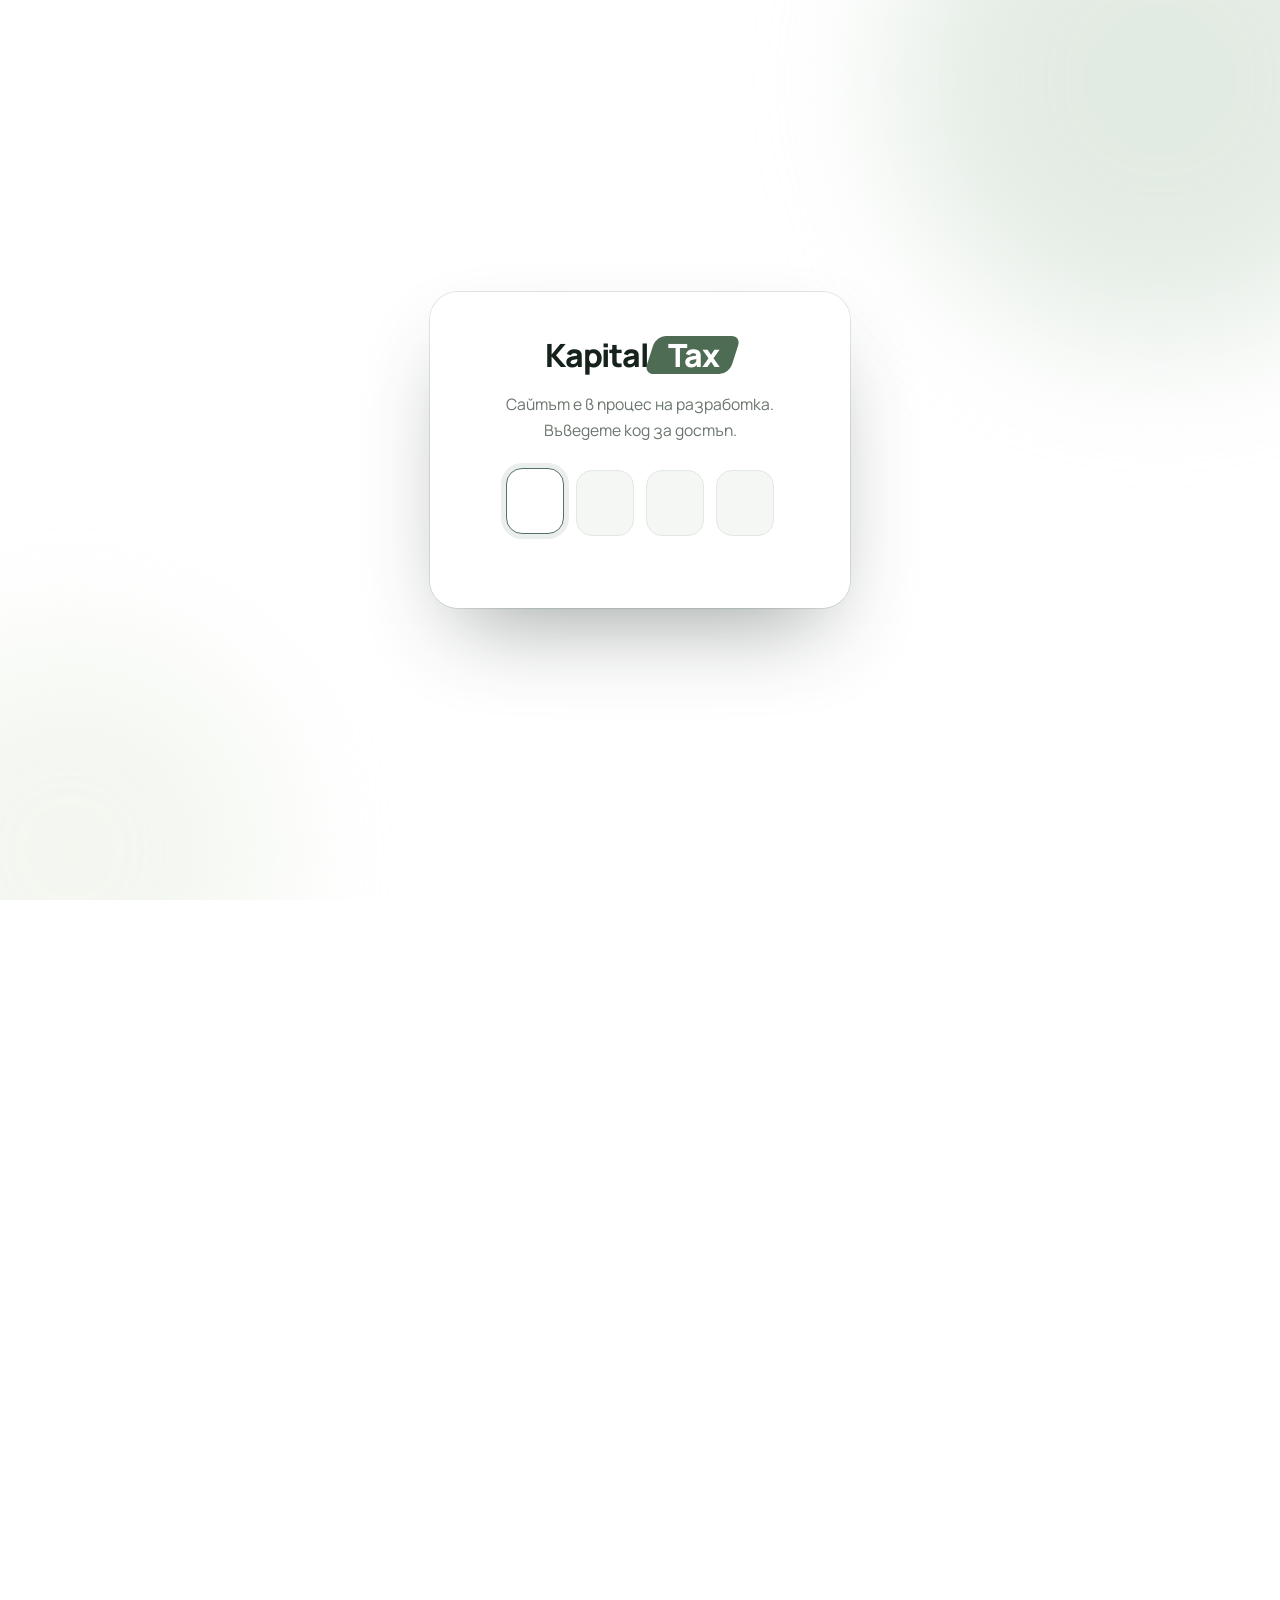
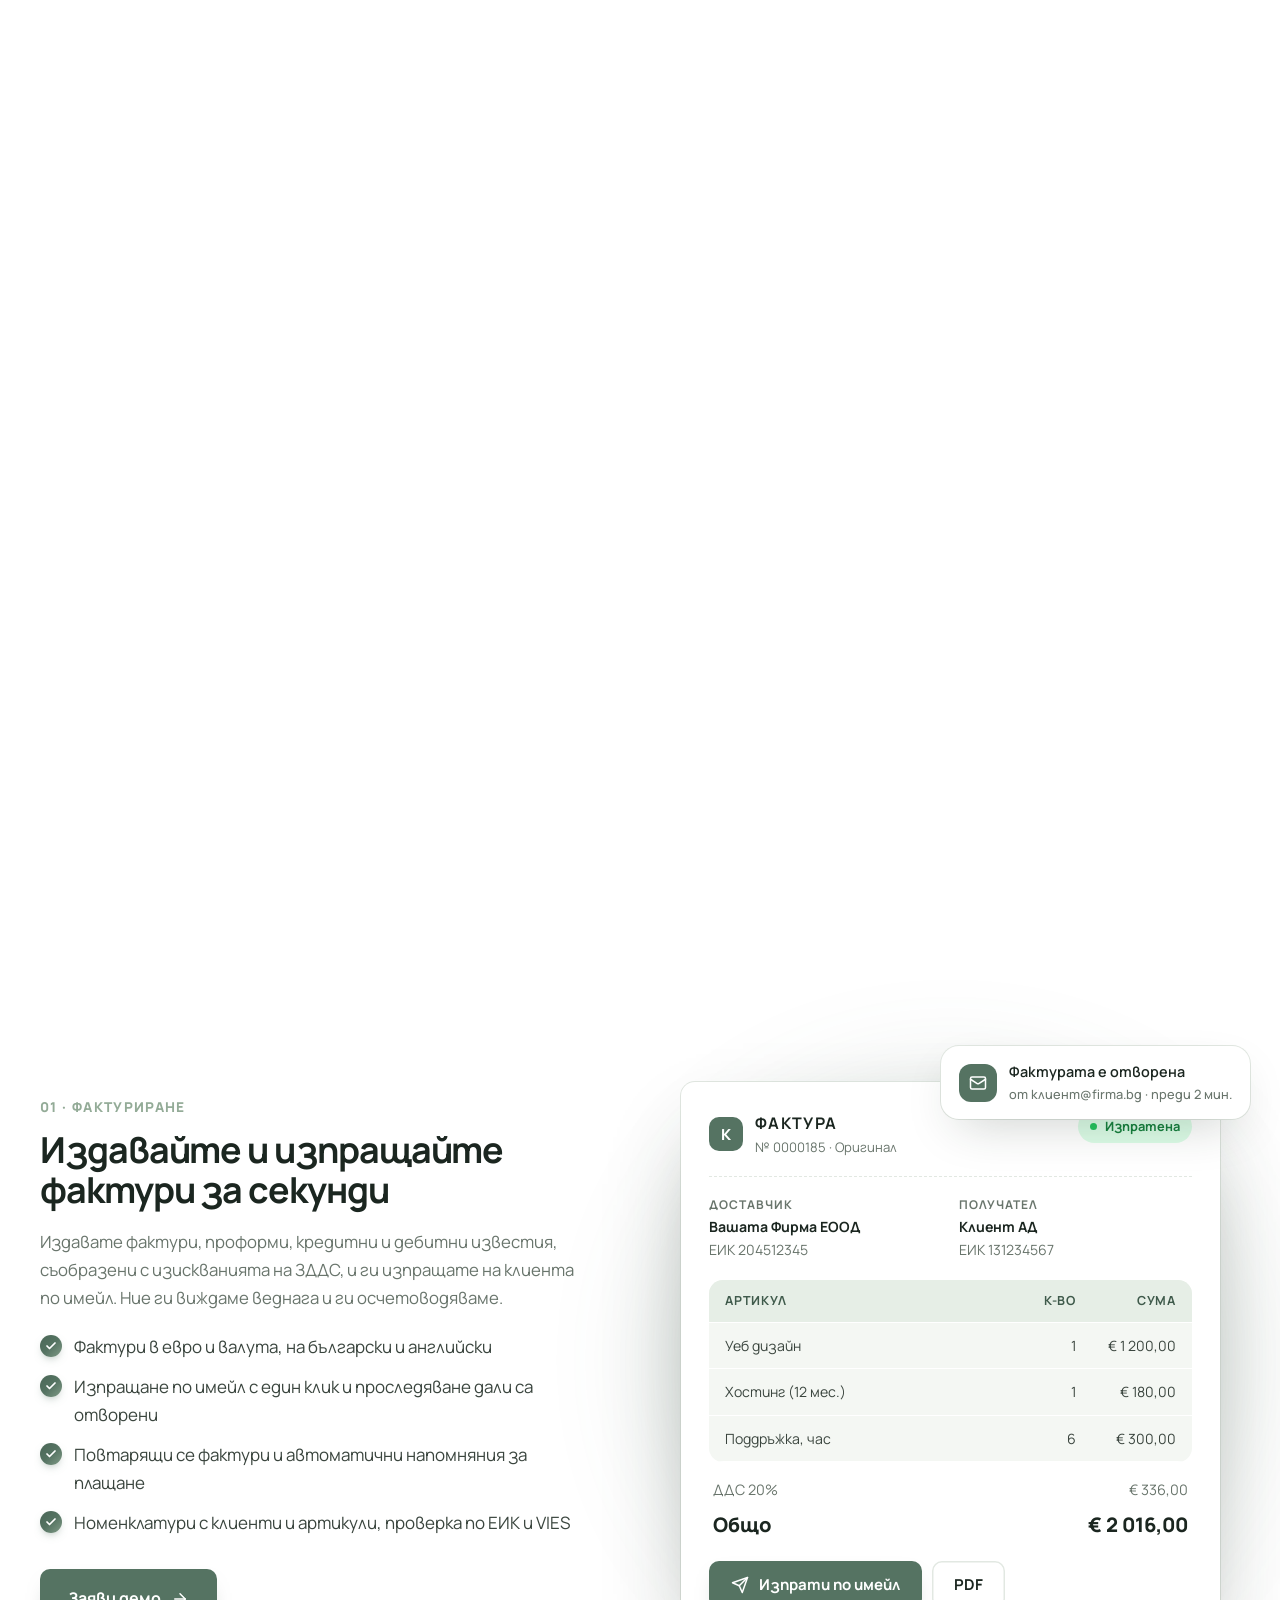
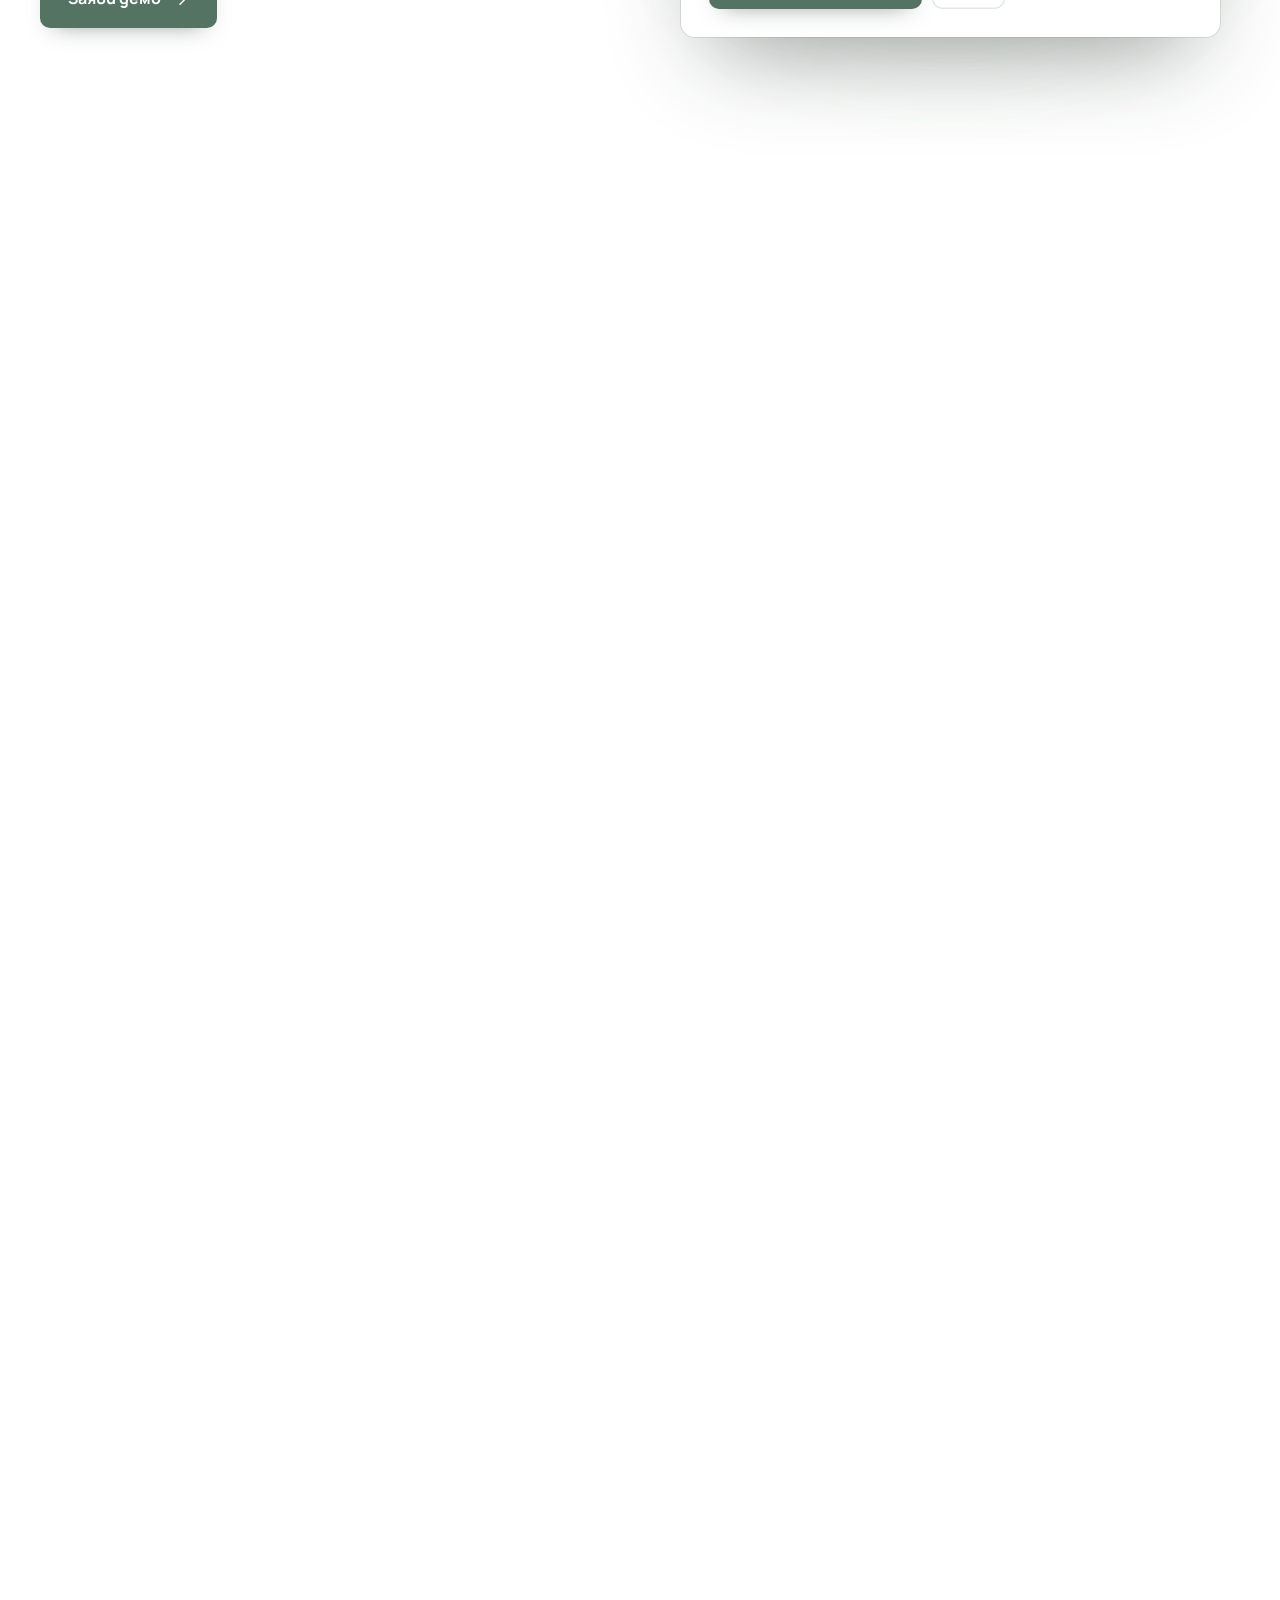
==== commit afb3a9a8: "Ново лого и адрес на офиса в Пловдив Co-Authored-By: Claude Opus 5.5 <noreply@anthropic.com>" ====
--- a/index.html
+++ b/index.html
@@ -16,7 +16,7 @@
   <script src="assets/js/gate.js"></script>
 </head>
 <body data-page="index">
-  <div class="loader"><span class="logo-mark">K</span></div>
+  <div class="loader"><span class="wm"><span class="wm-k">Kapital</span><span class="wm-t">Tax</span></span></div>
   <header id="site-header"></header>
 
   <main>
@@ -343,7 +343,7 @@
           <div class="faq-item"><button class="faq-q" aria-expanded="false">Колко струва счетоводното обслужване?<span class="pm"></span></button><div class="faq-a"><div><p>Цената зависи от броя документи, служители и дали фирмата е регистрирана по ДДС. Пакетите ни започват от 90 € на месец и включват ТРЗ за до 3 служители. Всеки следващ служител се таксува допълнително. Вижте страницата „Цени“ или поискайте персонална оферта.</p></div></div></div>
           <div class="faq-item"><button class="faq-q" aria-expanded="false">Как става смяната на счетоводител?<span class="pm"></span></button><div class="faq-a"><div><p>Подписваме договор, а ние се свързваме с предишния счетоводител, приемаме документацията и проверяваме текущото състояние. Целият процес обикновено отнема под 2 седмици.</p></div></div></div>
           <div class="faq-item"><button class="faq-q" aria-expanded="false">Трябва ли да нося документи в офиса?<span class="pm"></span></button><div class="faq-a"><div><p>Не. Работим изцяло дигитално — можете да изпращате фактури и документи по имейл или чрез споделена папка. Разбира се, винаги сте добре дошли и в офиса ни.</p></div></div></div>
-          <div class="faq-item"><button class="faq-q" aria-expanded="false">Къде се намират офисите ви?<span class="pm"></span></button><div class="faq-a"><div><p>Имаме два офиса: в Пазарджик (ул. „Петко Машев“ 9, офис център 1, ет. 1, офис 7) и в Пловдив (ул. „Христо Ботев“ 11, ет. 1). Обслужваме клиенти от цялата страна, както и чуждестранни фирми с дейност в България.</p></div></div></div>
+          <div class="faq-item"><button class="faq-q" aria-expanded="false">Къде се намират офисите ви?<span class="pm"></span></button><div class="faq-a"><div><p>Имаме два офиса: в Пазарджик (ул. „Петко Машев“ 9, офис център 1, ет. 1, офис 7) и в Пловдив (Рилон център, ул. „Христо Ботев“ 115, ет. 3, офис 7). Обслужваме клиенти от цялата страна, както и чуждестранни фирми с дейност в България.</p></div></div></div>
           <div class="faq-item"><button class="faq-q" aria-expanded="false">Какво се случва при проверка от НАП?<span class="pm"></span></button><div class="faq-a"><div><p>Представляваме ви пред НАП и НОИ, подготвяме всички изискани документи и комуникираме с органите от ваше име.</p></div></div></div>
         </div>
       </div>
--- a/assets/css/styles.css
+++ b/assets/css/styles.css
@@ -805,3 +805,16 @@
 .staff-note b { color: var(--ink); display: block; margin-bottom: 4px; }
 .staff-note p { margin: 0; color: var(--text); font-size: .97rem; }
 .staff-note strong { color: var(--sage-700); }
+
+/* лого Kapital Tax */
+.wm { display: inline-flex; align-items: center; font-family: "Manrope", sans-serif; font-weight: 800; font-size: 1.5rem; letter-spacing: -.035em; line-height: 1; }
+.wm-k { color: #16231c; }
+.wm-t { position: relative; z-index: 0; color: #fff; padding: .08em .5em .12em .55em; margin-left: .06em; }
+.wm-t::before { content: ""; position: absolute; inset: 0; z-index: -1; background: #4e6b54; border-radius: .3em; transform: skewX(-18deg); transition: background .3s; }
+.logo { gap: 0; }
+.logo:hover .wm-t::before { background: #3f5a4b; }
+.footer .wm-k { color: #fff; }
+.footer .wm-t::before { background: #5f7d68; }
+.loader .wm { font-size: 2.6rem; animation: loaderPulse 1s var(--ease) infinite alternate; }
+@keyframes loaderPulse { from { transform: scale(.96); opacity: .7; } to { transform: scale(1.02); opacity: 1; } }
+@media (max-width: 640px) { .header .wm { font-size: 1.3rem; } }
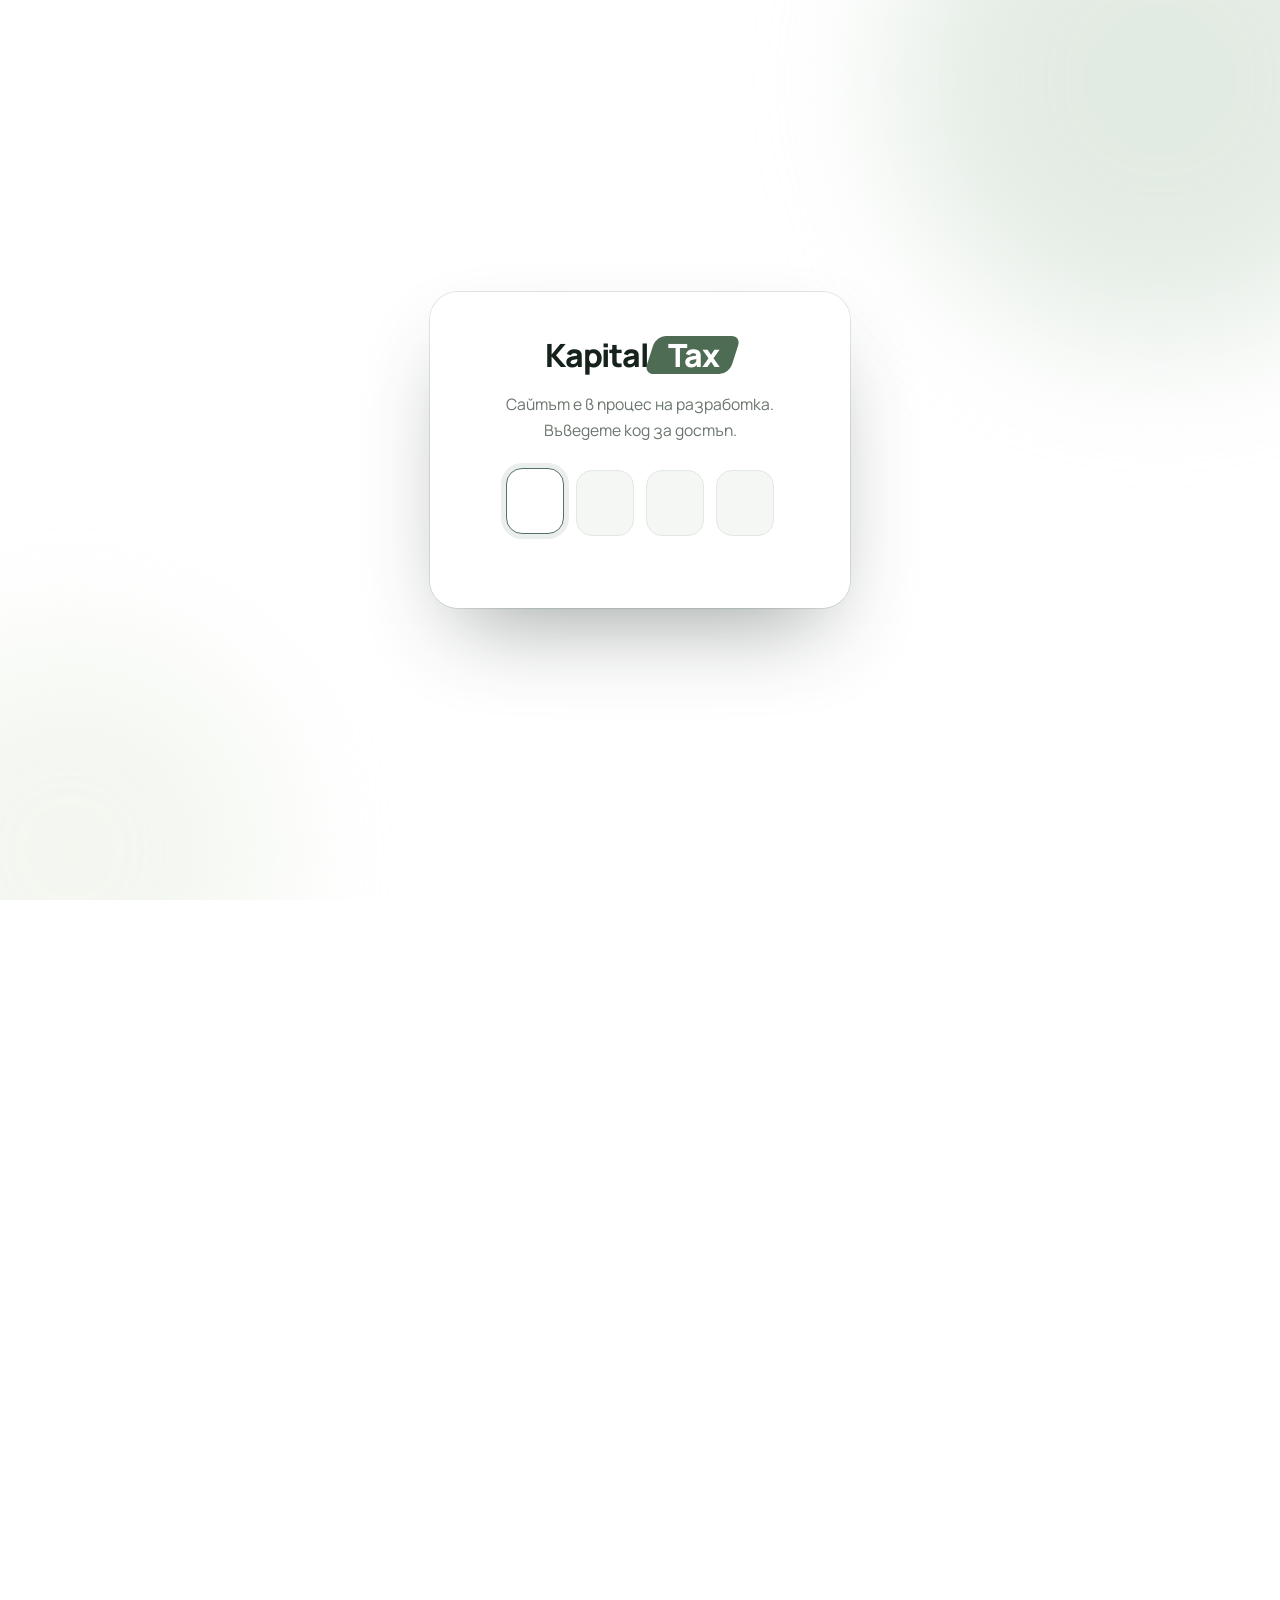
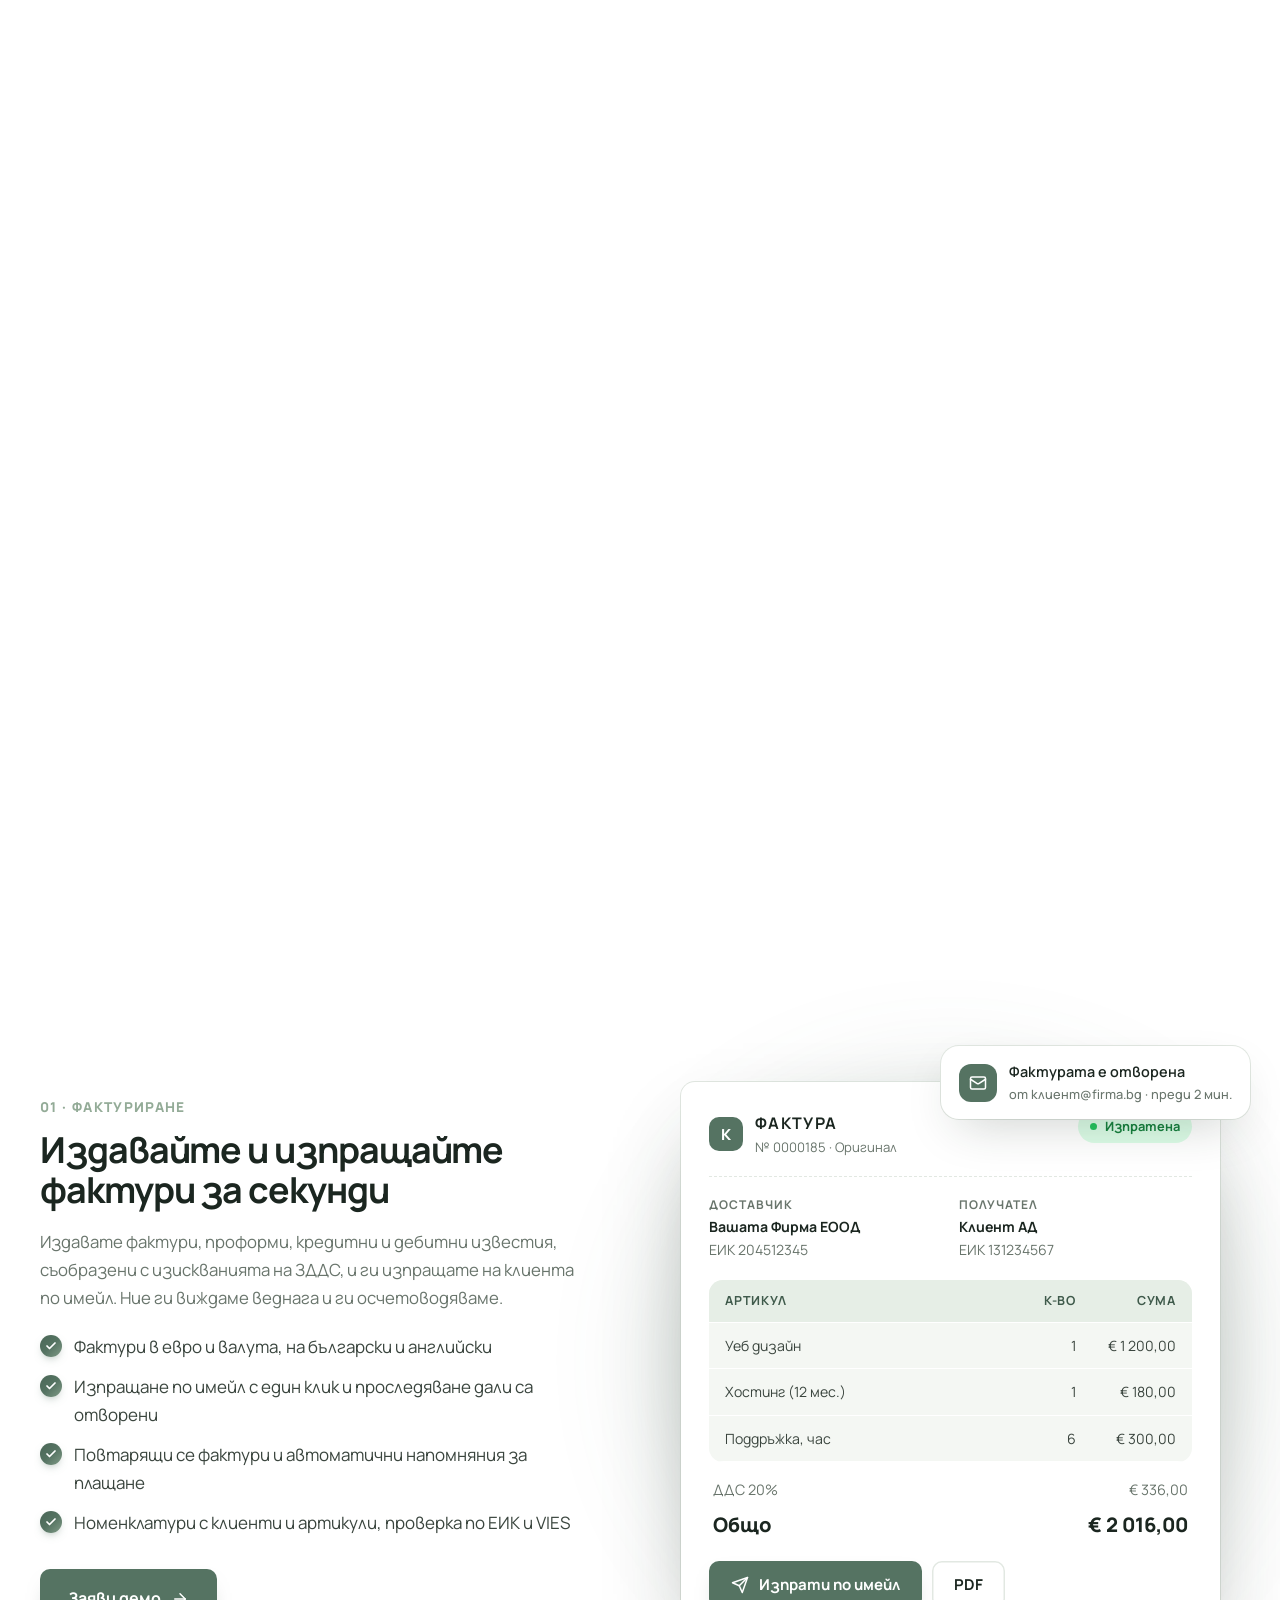
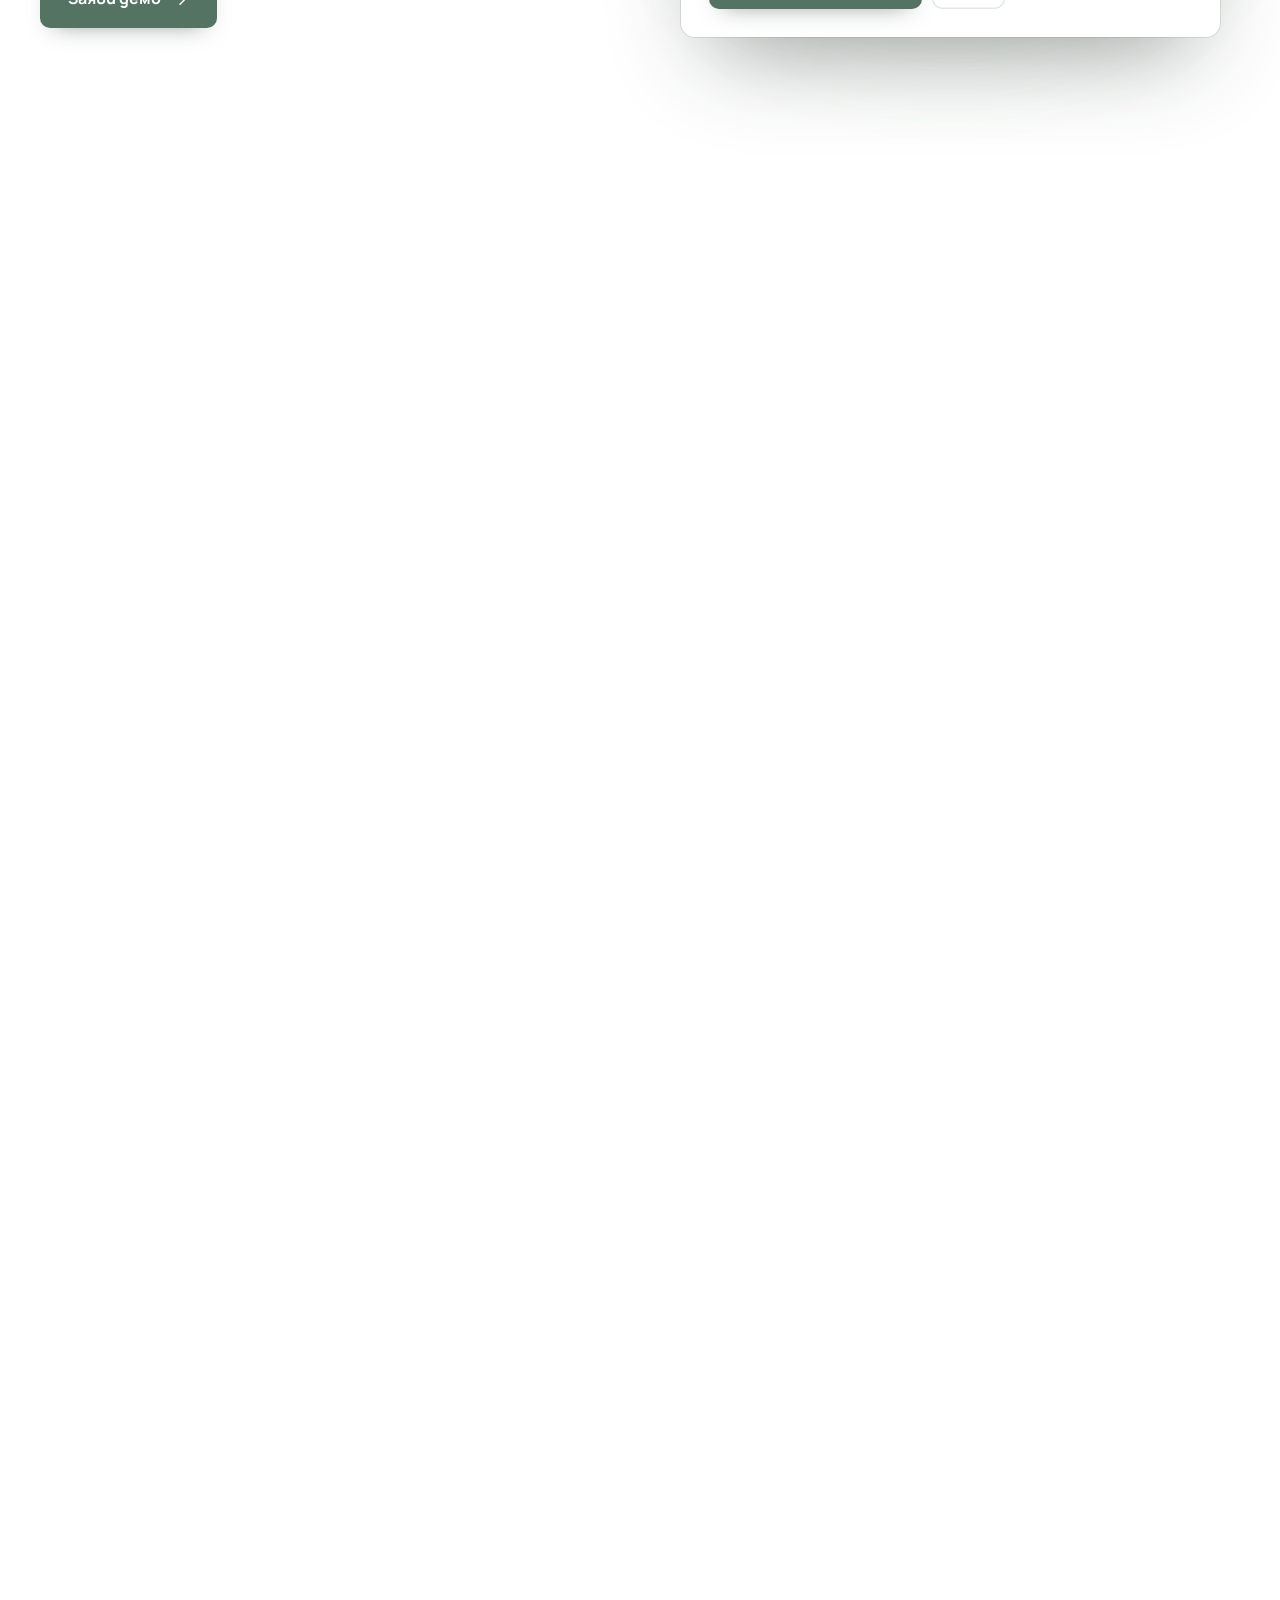
==== commit de52e999: "Телефон 0898 739 734 и Таня Соколова вместо Калина Димитрова Co-Authored-By: Claude Opus 5.5 <norepl" ====
--- a/index.html
+++ b/index.html
@@ -131,15 +131,15 @@
           </div>
           <div class="hero-actions" style="margin-top:34px">
             <a href="kontakti.html" class="btn btn--primary" data-magnetic>Запазете среща в офиса <i data-icon="arrow"></i></a>
-            <a href="tel:+359881234567" class="btn btn--ghost" data-site-link="phone"><i data-icon="phone"></i>Обадете ни се</a>
+            <a href="tel:+359898739734" class="btn btn--ghost" data-site-link="phone"><i data-icon="phone"></i>Обадете ни се</a>
           </div>
         </div>
 
         <div class="person-visual reveal from-right">
           <div class="person-card">
             <div class="pc-top">
-              <div class="pc-avatar">КД<span class="pc-online"></span></div>
-              <div><small>Вашият счетоводител</small><b>Калина Димитрова</b><span class="pc-status">На линия · отговаря до минути</span></div>
+              <div class="pc-avatar">ТС<span class="pc-online"></span></div>
+              <div><small>Вашият счетоводител</small><b>Таня Соколова</b><span class="pc-status">На линия · отговаря до минути</span></div>
             </div>
             <div class="pc-actions">
               <span><i data-icon="phone"></i>Обаждане</span>
--- a/assets/css/styles.css
+++ b/assets/css/styles.css
@@ -818,3 +818,18 @@
 .loader .wm { font-size: 2.6rem; animation: loaderPulse 1s var(--ease) infinite alternate; }
 @keyframes loaderPulse { from { transform: scale(.96); opacity: .7; } to { transform: scale(1.02); opacity: 1; } }
 @media (max-width: 640px) { .header .wm { font-size: 1.3rem; } }
+
+/* VixRate sub-footer */
+.subfoot { position: relative; z-index: 1; background: var(--sage-50); border-top: 1px solid var(--line); }
+.subfoot .container { display: flex; align-items: center; gap: 14px; padding: 16px 0; }
+.subfoot-ic { width: 34px; height: 34px; flex-shrink: 0; border-radius: 10px; display: block; object-fit: cover; }
+.subfoot p { margin: 0; flex: 1; font-size: .88rem; color: var(--muted); line-height: 1.5; }
+.subfoot p b { display: block; color: var(--ink); font-weight: 700; margin-bottom: 2px; }
+.subfoot a { display: inline-flex; align-items: center; gap: 6px; font-size: .88rem; font-weight: 700; color: var(--sage-700); white-space: nowrap; }
+.subfoot a svg { width: 14px; transition: transform .3s var(--ease); }
+.subfoot a:hover svg { transform: translateX(3px); }
+@media (max-width: 640px) {
+  .subfoot .container { flex-wrap: wrap; align-items: flex-start; }
+  .subfoot p { flex-basis: calc(100% - 44px); }
+  .subfoot a { margin-left: 44px; }
+}
